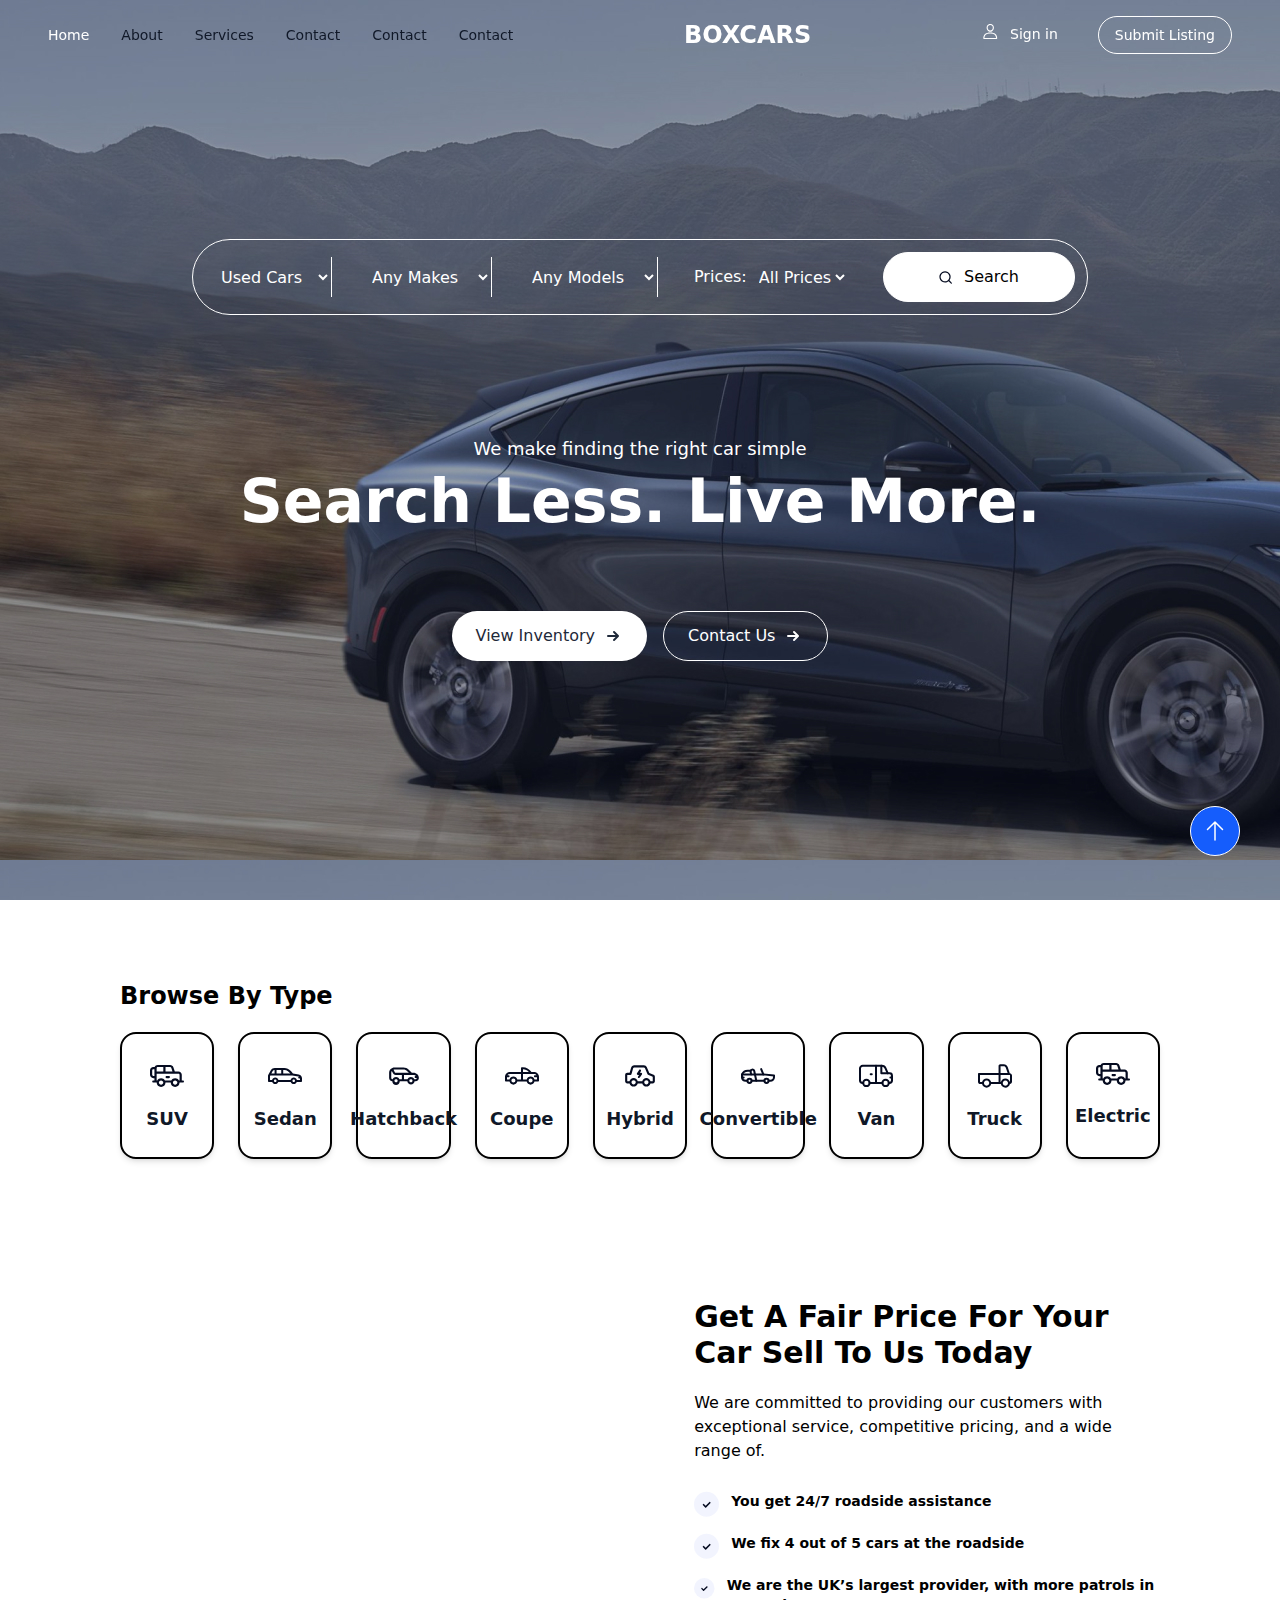
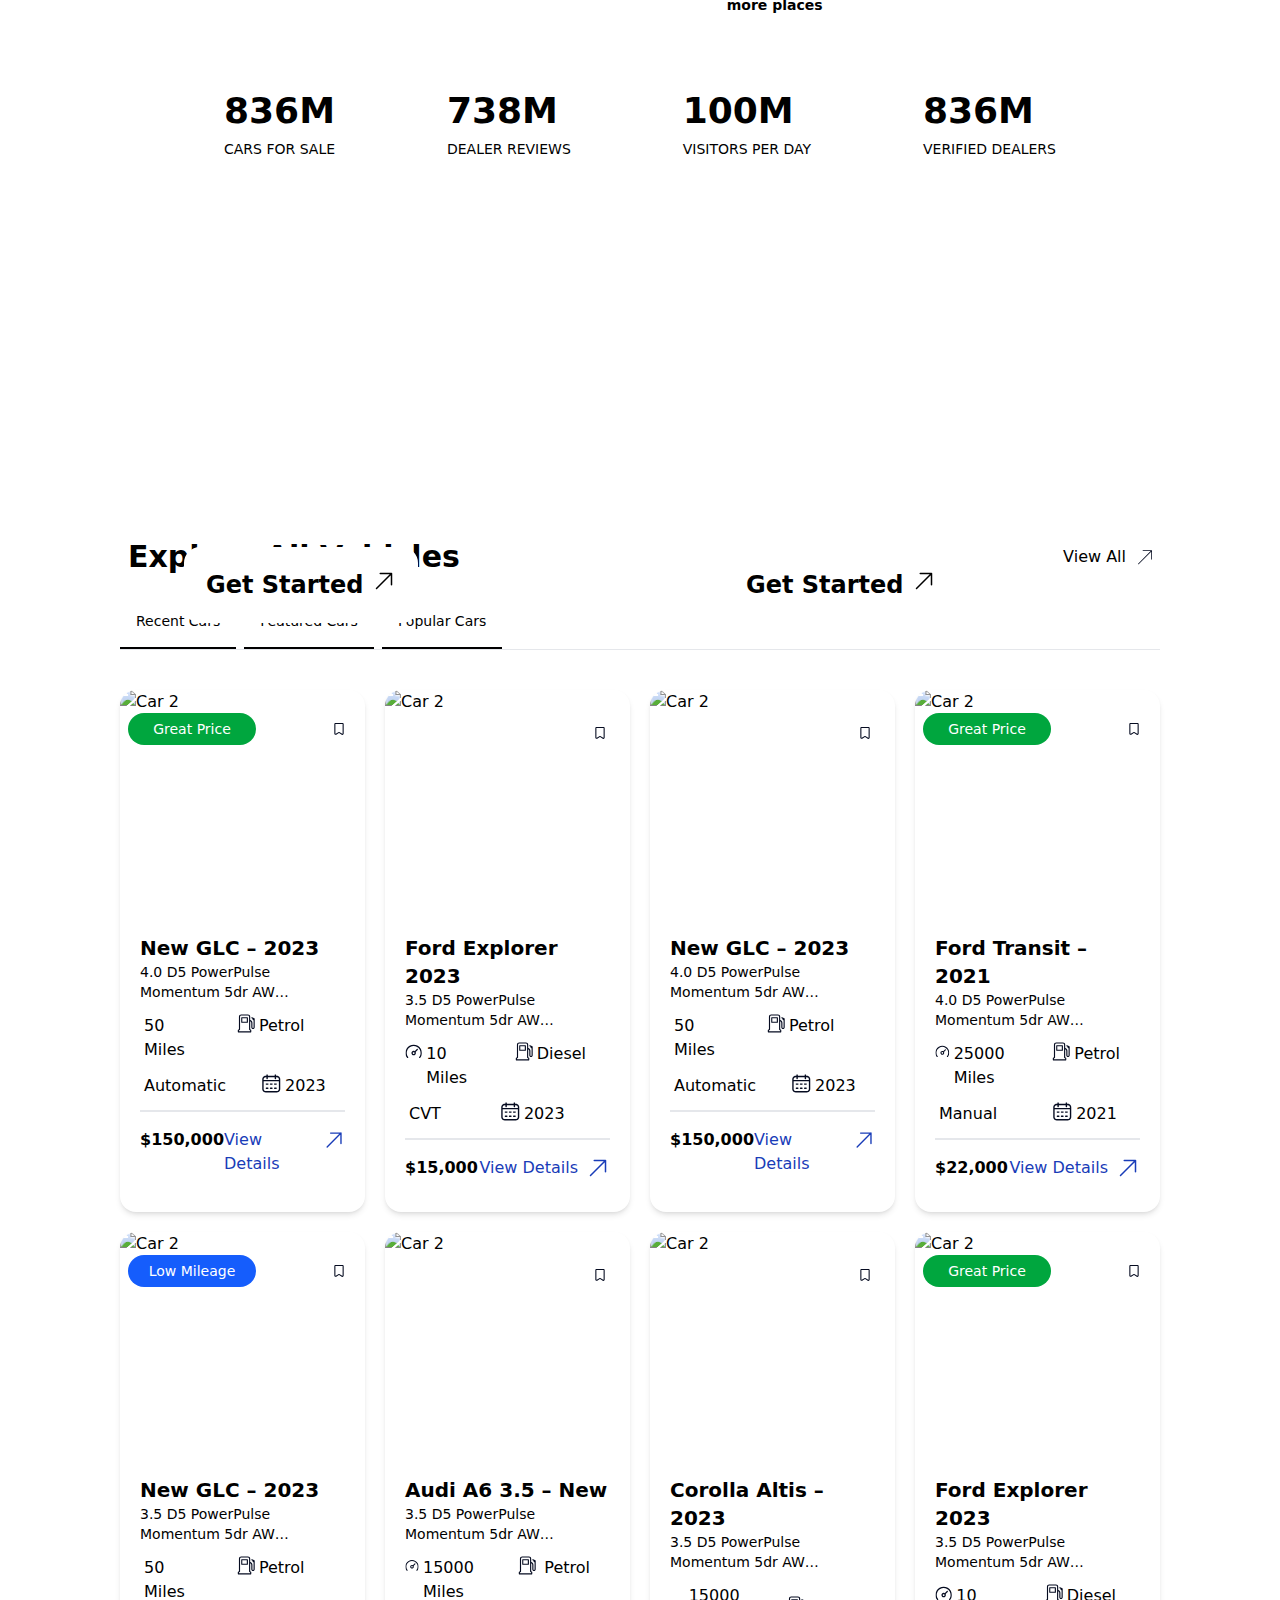
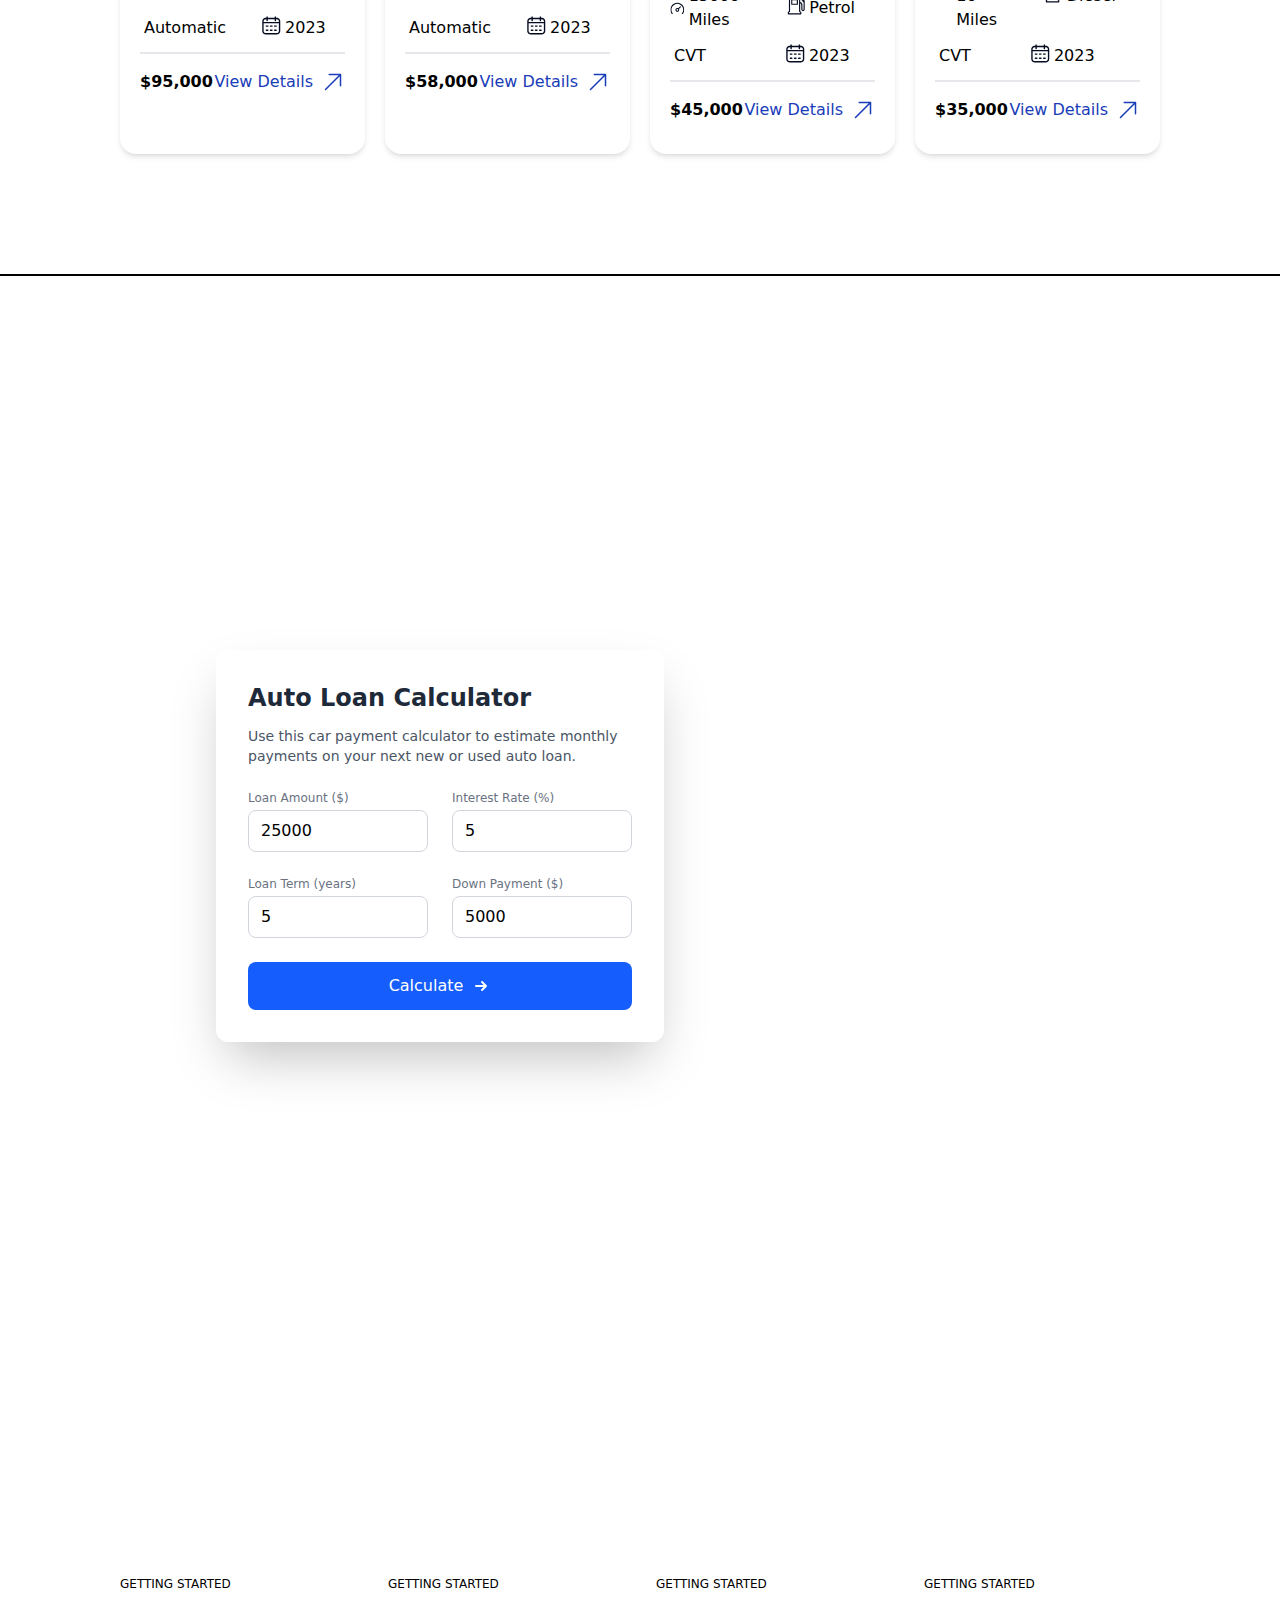
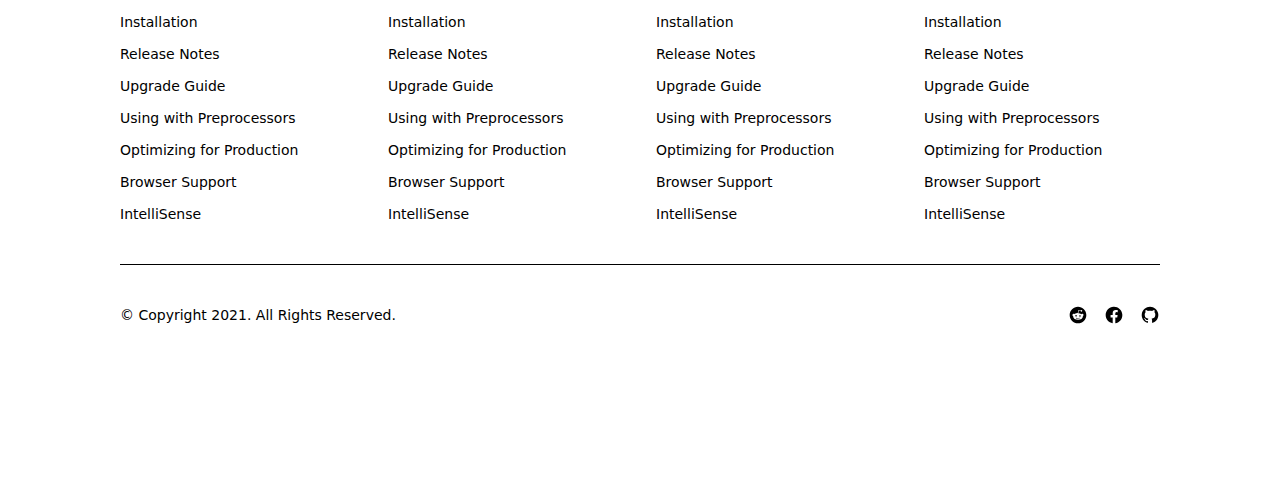
==== index2.html @ 2b68f611 "Pushing" ====
<!DOCTYPE html>
<html lang="en">

<head>
    <meta charset="UTF-8">
    <meta name="viewport" content="width=device-width, initial-scale=1.0">
    <link rel="stylesheet" href="https://cdnjs.cloudflare.com/ajax/libs/font-awesome/6.7.2/css/all.min.css">
    <link rel="stylesheet" href="./src/styles/output.css">
    <title>Document</title>
</head>

<body>

    <!-- -->

    <header>
        <section>
            <div class="relative w-full  bg-amber-300">
                <div class="absolute z-20">
                    <nav class="bg-transparent fixed w-full z-20 top-0 start-0 mx-auto">
                        <div class="w-[95%] flex flex-wrap items-center justify-between mx-auto p-4">


                            <div class="flex md:order-1 text-white font-bold text-2xl">
                                <a href="">BOXCARS</a>
                            </div>

                            <div class="items-center justify-between hidden w-full md:flex md:w-auto text-sm "
                                id="navbar-sticky">
                                <ul
                                    class="flex flex-col p-4 md:p-0 mt-4 font-medium   md:space-x-8 rtl:space-x-reverse md:flex-row md:mt-0 md:border-0">
                                    <li>
                                        <a href="#"
                                            class="block text-white  rounded-sm md:bg-transparent md:hover-text-blue-700 md:p-0  md:dark:hover:text-blue-500"
                                            aria-current="page">Home</a>
                                    </li>
                                    <li>
                                        <a href="#"
                                            class="block text-gray-900 rounded-sm hover:bg-gray-100 md:hover:bg-transparent md:hover:text-blue-700 md:p-0 md:dark:hover:text-blue-500 dark:text-white dark:hover:bg-gray-700 dark:hover:text-white md:dark:hover:bg-transparent dark:border-gray-700">About</a>
                                    </li>
                                    <li>
                                        <a href="#"
                                            class="block py-2 px-3 text-gray-900 rounded-sm hover:bg-gray-100 md:hover:bg-transparent md:hover:text-blue-700 md:p-0 md:dark:hover:text-blue-500 dark:text-white dark:hover:bg-gray-700 dark:hover:text-white md:dark:hover:bg-transparent dark:border-gray-700">Services</a>
                                    </li>
                                    <li>
                                        <a href="#"
                                            class="block py-2 px-3 text-gray-900 rounded-sm hover:bg-gray-100 md:hover:bg-transparent md:hover:text-blue-700 md:p-0 md:dark:hover:text-blue-500 dark:text-white dark:hover:bg-gray-700 dark:hover:text-white md:dark:hover:bg-transparent dark:border-gray-700">Contact</a>
                                    </li>
                                    <li>
                                        <a href="#"
                                            class="block py-2 px-3 text-gray-900 rounded-sm hover:bg-gray-100 md:hover:bg-transparent md:hover:text-blue-700 md:p-0 md:dark:hover:text-blue-500 dark:text-white dark:hover:bg-gray-700 dark:hover:text-white md:dark:hover:bg-transparent dark:border-gray-700">Contact</a>
                                    </li>
                                    <li>
                                        <a href="#"
                                            class="block py-2 px-3 text-gray-900 rounded-sm hover:bg-gray-100 md:hover:bg-transparent md:hover:text-blue-700 md:p-0 md:dark:hover:text-blue-500 dark:text-white dark:hover:bg-gray-700 dark:hover:text-white md:dark:hover:bg-transparent dark:border-gray-700">Contact</a>
                                    </li>
                                </ul>
                            </div>

                            <!-- Get started -->
                            <div class="flex  space-x-3 md:space-x-0 md:order-2 rtl:space-x-reverse gap-10">
                                <div class="flex gap-3 py-2 ">
                                    <svg width="16" height="15" viewBox="0 0 16 15" fill="none"
                                        xmlns="http://www.w3.org/2000/svg">
                                        <g clip-path="url(#clip0_402_1567)">
                                            <path
                                                d="M8.25 8.45C5.98333 8.45 4.25 8.96667 3.05 10C1.85 11.0333 1.25 12.5167 1.25 14.45C1.25 14.6167 1.30833 14.75 1.425 14.85C1.54167 14.95 1.66667 15 1.8 15H14.7C14.8333 15 14.9583 14.95 15.075 14.85C15.1917 14.75 15.25 14.6167 15.25 14.45C15.25 12.5167 14.65 11.0333 13.45 10C12.25 8.96667 10.5167 8.45 8.25 8.45ZM2.4 13.9C2.6 11 4.55 9.55 8.25 9.55C11.95 9.55 13.9 11 14.1 13.9H2.4ZM8.25 0C7.58333 0 6.96667 0.158333 6.4 0.474999C5.83333 0.791666 5.39167 1.23333 5.075 1.8C4.75833 2.36667 4.6 3 4.6 3.7C4.6 4.4 4.76667 5.05833 5.1 5.675C5.43333 6.29167 5.875 6.775 6.425 7.125C6.975 7.475 7.58333 7.65 8.25 7.65C8.91667 7.65 9.525 7.475 10.075 7.125C10.625 6.775 11.0667 6.29167 11.4 5.675C11.7333 5.05833 11.9 4.4 11.9 3.7C11.9 3 11.7417 2.36667 11.425 1.8C11.1083 1.23333 10.6667 0.791666 10.1 0.474999C9.53333 0.158333 8.91667 0 8.25 0ZM8.25 6.55C7.55 6.55 6.95 6.275 6.45 5.725C5.95 5.175 5.7 4.50833 5.7 3.725C5.7 2.94167 5.94167 2.30833 6.425 1.825C6.90833 1.34167 7.51667 1.1 8.25 1.1C8.98333 1.1 9.59167 1.35 10.075 1.85C10.5583 2.35 10.8 2.98333 10.8 3.75C10.8 4.51667 10.55 5.175 10.05 5.725C9.55 6.275 8.95 6.55 8.25 6.55Z"
                                                fill="white" />
                                        </g>
                                        <defs>
                                            <clipPath id="clip0_402_1567">
                                                <rect width="15" height="15" fill="white"
                                                    transform="matrix(1 0 0 -1 0.75 15)" />
                                            </clipPath>
                                        </defs>
                                    </svg>

                                    <a href="" class="text-sm text-white ">Sign in</a>
                                </div>
                                <button type="button"
                                    class="text-white rounded-3xl border border-white text-sm px-4 py-2 text-center">Submit
                                    Listing

                                </button>
                                <button data-collapse-toggle="navbar-sticky" type="button"
                                    class="inline-flex items-center p-2 w-10 h-10 justify-center text-sm text-gray-500 rounded-lg md:hidden hover:bg-gray-100 focus:outline-none focus:ring-2 focus:ring-gray-200 dark:text-gray-400 dark:hover:bg-gray-700 dark:focus:ring-gray-600"
                                    aria-controls="navbar-sticky" aria-expanded="false">
                                    <span class="sr-only">Open main menu</span>
                                    <svg class="w-5 h-5" aria-hidden="true" xmlns="http://www.w3.org/2000/svg"
                                        fill="none" viewBox="0 0 17 14">
                                        <path stroke="currentColor" stroke-linecap="round" stroke-linejoin="round"
                                            stroke-width="2" d="M1 1h15M1 7h15M1 13h15" />
                                    </svg>
                                </button>

                            </div>
                        </div>
                    </nav>



                </div>



            </div>

        </section>
    </header>

    <main>
        <div class=" w-full  bg-[url(../images/bg-car-2.jpg)]">
            <!-- <img class=" w-full h-full object-cover absolute top-0 left-0" src="./src/images/bg-car-2.jpg " alt=""> -->
            <div class="flex flex-col items-center justify-center min-h-[100vh] w-full">
                <div class="flex items-center  rounded-full p-3 w-full max-w-4xl border-1 border-white">
                    <div class="flex-1 flex gap-5">
                        <select class="bg-transparent border-r px-3 py-2 text-white focus:outline-none gap-5">
                            <option>Used Cars</option>

                        </select>
                        <select class="bg-transparent border-r px-4 py-2 text-white focus:outline-none gap-5">
                            <option>Any Makes</option>

                        </select>
                        <select class="bg-transparent border-r px-4 py-2 text-white focus:outline-none gap-5">
                            <option>Any Models</option>

                        </select>
                        <div class="flex items-center px-4 py-2 text-white">
                            <span>Prices:</span>
                            <select class=" ml-2 focus:outline-none">
                                <option>All Prices</option>

                            </select>
                        </div>
                    </div>

                    <button type="button"
                        class=" border border-white flex items-center justify-center w-48 py-3 bg-white rounded-full px-3 align-middle gap-3 cursor-pointer">
                        <svg width="13" height="13" viewBox="0 0 13 13" fill="none" xmlns="http://www.w3.org/2000/svg">
                            <path
                                d="M6.03989 0.2C5.00656 0.2 4.06489 0.45 3.21489 0.95C2.36489 1.45 1.68156 2.13333 1.16489 3C0.648226 3.86667 0.389893 4.80833 0.389893 5.825C0.389893 6.84167 0.648226 7.78333 1.16489 8.65C1.68156 9.51667 2.36489 10.2 3.21489 10.7C4.06489 11.2 5.00656 11.45 6.03989 11.45C6.67323 11.45 7.28989 11.3417 7.88989 11.125C8.48989 10.9083 9.03989 10.6167 9.53989 10.25L11.8899 12.55C11.9899 12.6833 12.1316 12.75 12.3149 12.75C12.4982 12.75 12.6482 12.6917 12.7649 12.575C12.8816 12.4583 12.9399 12.3083 12.9399 12.125C12.9399 11.9417 12.8732 11.8 12.7399 11.7L10.4399 9.35C10.8066 8.85 11.0982 8.3 11.3149 7.7C11.5316 7.1 11.6399 6.48333 11.6399 5.85C11.6399 4.81667 11.3899 3.86667 10.8899 3C10.3899 2.13333 9.70656 1.45 8.83989 0.95C7.97323 0.45 7.03989 0.2 6.03989 0.2ZM6.03989 1.45C6.83989 1.45 7.57323 1.65 8.23989 2.05C8.90656 2.45 9.43156 2.98333 9.81489 3.65C10.1982 4.31667 10.3899 5.04167 10.3899 5.825C10.3899 6.60833 10.1982 7.34167 9.81489 8.025C9.43156 8.70833 8.90656 9.24167 8.23989 9.625C7.57323 10.0083 6.83989 10.2 6.03989 10.2C5.23989 10.2 4.50656 10.0083 3.83989 9.625C3.17323 9.24167 2.63989 8.70833 2.23989 8.025C1.83989 7.34167 1.63989 6.60833 1.63989 5.825C1.63989 5.04167 1.83989 4.31667 2.23989 3.65C2.63989 2.98333 3.17323 2.45 3.83989 2.05C4.50656 1.65 5.23989 1.45 6.03989 1.45Z"
                                fill="#050B20" />
                        </svg>
                        Search
                    </button>



                </div>
                <h2 class="text-white text-lg mb-2 pt-30">We make finding the right car simple</h2>
                <h1 class="text-white text-6xl font-bold mb-10">Search Less. Live More.</h1>
                <div class="flex gap-4 mt-10">
                    <a href="#" class="flex items-center bg-white text-gray-800 px-6 py-3 rounded-full">
                        View Inventory
                        <svg xmlns="http://www.w3.org/2000/svg" class="h-5 w-5 ml-2" viewBox="0 0 20 20"
                            fill="currentColor">
                            <path fill-rule="evenodd"
                                d="M10.293 5.293a1 1 0 011.414 0l4 4a1 1 0 010 1.414l-4 4a1 1 0 01-1.414-1.414L12.586 11H5a1 1 0 110-2h7.586l-2.293-2.293a1 1 0 010-1.414z"
                                clip-rule="evenodd" />
                        </svg>
                    </a>
                    <a href="#" class="flex items-center border border-white text-white px-6 py-3 rounded-full">
                        Contact Us
                        <svg xmlns="http://www.w3.org/2000/svg" class="h-5 w-5 ml-2" viewBox="0 0 20 20"
                            fill="currentColor">
                            <path fill-rule="evenodd"
                                d="M10.293 5.293a1 1 0 011.414 0l4 4a1 1 0 010 1.414l-4 4a1 1 0 01-1.414-1.414L12.586 11H5a1 1 0 110-2h7.586l-2.293-2.293a1 1 0 010-1.414z"
                                clip-rule="evenodd" />
                        </svg>
                    </a>
                </div>
            </div>

        </div>

        <!-- icons -->
        <section class="px-10 py-10 w-full">
            <div class="px-20 py-10 gap-10">
                <h1 class="text-2xl mb-5 font-bold">Browse By Type</h1>
                <div class="grid grid-cols-2 sm:grid-cols-3 md:grid-cols-4 lg:grid-cols-6 xl:grid-cols-9 gap-6">

                    <!-- SUV -->
                    <div class="border-2 p-6 flex flex-col items-center gap-3 rounded-2xl shadow-md">
                        <svg width="34" height="35" viewBox="0 0 34 35" fill="none" xmlns="http://www.w3.org/2000/svg">
                            <mask id="mask0_402_1619" style="mask-type:luminance" maskUnits="userSpaceOnUse" x="0" y="0"
                                width="34" height="35">
                                <path d="M34 0.969971H0V34.97H34V0.969971Z" fill="white" />
                            </mask>
                            <g mask="url(#mask0_402_1619)">
                                <path
                                    d="M32.8913 22.4048H31.7826V16.8614C31.7826 15.0273 30.2905 13.5353 28.4565 13.5353H24.8209L23.3616 9.15727C22.908 7.79701 21.6399 6.88306 20.2061 6.88306C20.0334 6.88306 8.04731 6.88306 7.76083 6.88306C6.31543 6.88306 5.08313 7.81002 4.62546 9.10043H3.32609C1.49208 9.10043 0 10.5925 0 12.4265V16.8614C0 18.6954 1.49208 20.1874 3.32609 20.1874H4.43481V22.4048H3.32609C2.71382 22.4048 2.21737 22.9012 2.21737 23.5135C2.21737 24.1259 2.71376 24.6223 3.32609 24.6223C4.36442 24.6223 5.6104 24.6223 6.65218 24.6223C6.65218 27.0676 8.64164 29.0571 11.087 29.0571C13.5323 29.0571 15.5218 27.0676 15.5218 24.6223H20.6957C20.6957 27.0676 22.6852 29.0571 25.1305 29.0571C27.5759 29.0571 29.5653 27.0676 29.5653 24.6223C30.6074 24.6223 31.8538 24.6223 32.8914 24.6223C33.5037 24.6223 34.0001 24.1259 34.0001 23.5135C34.0001 22.9012 33.5036 22.4048 32.8913 22.4048ZM4.43481 17.97H3.32609C2.71475 17.97 2.21737 17.4726 2.21737 16.8613V12.4265C2.21737 11.8151 2.71475 11.3178 3.32609 11.3178H4.43481C4.43481 12.0242 4.43481 17.285 4.43481 17.97ZM15.5217 9.10043H17.3696H20.2061C20.6841 9.10043 21.1068 9.4051 21.2579 9.85845L22.4834 13.5352H15.5217V9.10043ZM6.65218 10.2091C6.65218 9.59774 7.14956 9.10036 7.7609 9.10036H13.3044V13.5352H6.65218V10.2091ZM11.087 26.8396C9.86432 26.8396 8.86962 25.8449 8.86962 24.6222C8.86962 23.3995 9.86432 22.4048 11.087 22.4048C12.3097 22.4048 13.3044 23.3995 13.3044 24.6222C13.3044 25.8449 12.3097 26.8396 11.087 26.8396ZM25.1304 26.8396C23.9078 26.8396 22.9131 25.8449 22.9131 24.6222C22.9131 23.3995 23.9078 22.4048 25.1304 22.4048C26.3531 22.4048 27.3478 23.3995 27.3478 24.6222C27.3478 25.8449 26.3531 26.8396 25.1304 26.8396ZM29.5652 22.4048H28.9686C28.2005 21.0806 26.7683 20.1874 25.1304 20.1874C23.4926 20.1874 22.0604 21.0806 21.2923 22.4048H14.9251C14.1571 21.0806 12.7248 20.1874 11.087 20.1874C9.44914 20.1874 8.01689 21.0806 7.24884 22.4048H6.65225V19.0787V15.7526C8.46022 15.7526 27.2694 15.7526 28.4566 15.7526C29.0679 15.7526 29.5653 16.25 29.5653 16.8614L29.5652 22.4048Z"
                                    fill="#050B20" />
                                <path
                                    d="M18.8481 17.97H16.6307C16.0184 17.97 15.522 18.4664 15.522 19.0787C15.522 19.691 16.0184 20.1874 16.6307 20.1874H18.8481C19.4603 20.1874 19.9568 19.6911 19.9568 19.0787C19.9568 18.4664 19.4604 17.97 18.8481 17.97Z"
                                    fill="#050B20" />
                            </g>
                        </svg>

                        <span class="text-lg font-semibold text-gray-900">SUV</span>
                    </div>

                    <!-- Sedan -->
                    <div class="border-2 p-6 flex flex-col items-center gap-3 rounded-2xl shadow-md">
                        <svg width="34" height="35" viewBox="0 0 34 35" fill="none" xmlns="http://www.w3.org/2000/svg">
                            <mask id="mask0_402_1629" style="mask-type:luminance" maskUnits="userSpaceOnUse" x="0" y="0"
                                width="34" height="35">
                                <path d="M34 0.969971H0V34.97H34V0.969971Z" fill="white" />
                            </mask>
                            <g mask="url(#mask0_402_1629)">
                                <path
                                    d="M30.759 16.5573L24.8898 15.5786C24.5466 15.0212 23.8644 14.0129 22.8725 13.0027C20.8927 10.9864 18.6133 9.92065 16.2806 9.92065H6.7225C5.16993 9.92065 3.73044 10.7601 2.96577 12.1114L0.331898 16.7662C0.327648 16.7737 0.324461 16.7815 0.32041 16.7891C0.116676 17.1537 0 17.5733 0 18.0199V22.9248C0 23.4749 0.445984 23.9208 0.99609 23.9208H4.18632C4.65455 25.146 5.848 26.0194 7.24339 26.0194C8.63879 26.0194 9.8322 25.146 10.3005 23.9208H22.672C23.1402 25.146 24.3336 26.0194 25.729 26.0194C27.1244 26.0194 28.3178 25.146 28.786 23.9208H33.0039C33.554 23.9208 34 23.4749 34 22.9248V20.2878C34 18.4192 32.6077 16.8182 30.759 16.5573ZM22.3976 15.4882H15.222V11.9129H16.2806C19.104 11.9129 21.2363 14.0002 22.3976 15.4882ZM8.57371 11.9129H13.2299V15.4882H8.57371V11.9129ZM4.69964 13.0925C5.08811 12.406 5.80012 11.9653 6.58152 11.9177V15.4882H3.34402L4.69964 13.0925ZM7.24339 24.0272C6.53929 24.0272 5.96647 23.464 5.96647 22.7716C5.96647 22.0793 6.53929 21.516 7.24339 21.516C7.9475 21.516 8.52032 22.0793 8.52032 22.7716C8.52032 23.464 7.9475 24.0272 7.24339 24.0272ZM25.729 24.0272C25.0248 24.0272 24.452 23.464 24.452 22.7716C24.452 22.0793 25.0249 21.516 25.729 21.516C26.4331 21.516 27.0059 22.0793 27.0059 22.7716C27.0059 23.464 26.4331 24.0272 25.729 24.0272ZM28.8857 21.9286C28.5111 20.5453 27.2381 19.5238 25.729 19.5238C24.2198 19.5238 22.9469 20.5453 22.5721 21.9286H10.4001C10.0255 20.5453 8.75254 19.5238 7.24339 19.5238C5.73425 19.5238 4.4613 20.5453 4.08657 21.9286H1.99219V18.0199C1.99219 17.7224 2.23417 17.4804 2.53167 17.4804H24.183L30.4445 18.5246C30.4541 18.5262 30.4637 18.5277 30.4734 18.529C30.6428 18.5522 30.804 18.5995 30.9541 18.6667C30.5374 18.7859 30.232 19.1688 30.232 19.6238C30.232 20.1739 30.678 20.6199 31.2281 20.6199H32.0078V21.9287L28.8857 21.9286Z"
                                    fill="#050B20" />
                            </g>
                        </svg>

                        <span class="text-lg font-semibold text-gray-900">Sedan</span>
                    </div>

                    <!-- Hatchback -->
                    <div class="border-2 p-6 flex flex-col items-center gap-3 rounded-2xl shadow-md">
                        <svg width="34" height="35" viewBox="0 0 34 35" fill="none" xmlns="http://www.w3.org/2000/svg">
                            <path
                                d="M26.5625 14.7824H25.3194C25.1795 14.7833 25.0409 14.7565 24.9115 14.7036C24.782 14.6507 24.6643 14.5728 24.565 14.4743L21.7387 11.6481C21.0418 10.9511 20.2132 10.3996 19.3012 10.0257C18.3891 9.65174 17.4119 9.46283 16.4263 9.46992H7.4375C6.02854 9.46992 4.67728 10.0296 3.681 11.0259C2.68471 12.0222 2.125 13.3735 2.125 14.7824V20.0949C2.125 20.9403 2.46083 21.7511 3.0586 22.3489C3.65637 22.9466 4.46712 23.2824 5.3125 23.2824C5.3125 24.2687 5.7043 25.2146 6.4017 25.912C7.0991 26.6094 8.04498 27.0012 9.03125 27.0012C10.0175 27.0012 10.9634 26.6094 11.6608 25.912C12.3582 25.2146 12.75 24.2687 12.75 23.2824H20.2938C20.4112 24.1714 20.8478 24.9874 21.5221 25.5785C22.1965 26.1696 23.0626 26.4955 23.9594 26.4955C24.8561 26.4955 25.7223 26.1696 26.3966 25.5785C27.071 24.9874 27.5075 24.1714 27.625 23.2824H28.6875C29.5329 23.2824 30.3436 22.9466 30.9414 22.3489C31.5392 21.7511 31.875 20.9403 31.875 20.0949C31.875 18.686 31.3153 17.3347 30.319 16.3384C29.3227 15.3422 27.9715 14.7824 26.5625 14.7824ZM16.4794 11.5949C17.1775 11.5937 17.869 11.7301 18.5144 11.9962C19.1598 12.2624 19.7464 12.6532 20.2406 13.1462L21.8769 14.7824H8.755C8.55699 14.7838 8.36253 14.7298 8.19357 14.6266C8.0246 14.5233 7.88785 14.3749 7.79875 14.1981L6.56625 11.7331C6.84804 11.6434 7.14178 11.5968 7.4375 11.5949H16.4794ZM4.25 20.0949V14.7824C4.25058 14.1372 4.44694 13.5074 4.81313 12.9762L5.87563 15.1012C6.13626 15.6433 6.54495 16.1005 7.05446 16.4201C7.56398 16.7398 8.15353 16.9087 8.755 16.9074H14.875V21.1574H12.3781C12.0797 20.5219 11.6064 19.9844 11.0137 19.608C10.421 19.2315 9.7334 19.0316 9.03125 19.0316C8.3291 19.0316 7.64146 19.2315 7.04876 19.608C6.45607 19.9844 5.98282 20.5219 5.68437 21.1574H5.3125C5.03071 21.1574 4.76046 21.0455 4.5612 20.8463C4.36194 20.647 4.25 20.3767 4.25 20.0949ZM9.03125 24.3449C8.71604 24.3449 8.4079 24.2515 8.14581 24.0764C7.88372 23.9012 7.67944 23.6523 7.55882 23.3611C7.43819 23.0699 7.40663 22.7494 7.46812 22.4403C7.52962 22.1311 7.68141 21.8471 7.9043 21.6242C8.12719 21.4014 8.41117 21.2496 8.72032 21.1881C9.02948 21.1266 9.34993 21.1581 9.64115 21.2788C9.93237 21.3994 10.1813 21.6037 10.3564 21.8658C10.5315 22.1278 10.625 22.436 10.625 22.7512C10.625 23.1739 10.4571 23.5793 10.1582 23.8781C9.85932 24.177 9.45394 24.3449 9.03125 24.3449ZM23.9062 24.3449C23.591 24.3449 23.2829 24.2515 23.0208 24.0764C22.7587 23.9012 22.5544 23.6523 22.4338 23.3611C22.3132 23.0699 22.2816 22.7494 22.3431 22.4403C22.4046 22.1311 22.5564 21.8471 22.7793 21.6242C23.0022 21.4014 23.2862 21.2496 23.5953 21.1881C23.9045 21.1266 24.2249 21.1581 24.5162 21.2788C24.8074 21.3994 25.0563 21.6037 25.2314 21.8658C25.4065 22.1278 25.5 22.436 25.5 22.7512C25.5 23.1739 25.3321 23.5793 25.0332 23.8781C24.7343 24.177 24.3289 24.3449 23.9062 24.3449ZM28.6875 21.1574H27.2531C26.9547 20.5219 26.4814 19.9844 25.8887 19.608C25.296 19.2315 24.6084 19.0316 23.9062 19.0316C23.2041 19.0316 22.5165 19.2315 21.9238 19.608C21.3311 19.9844 20.8578 20.5219 20.5594 21.1574H17V16.9074H26.5625C27.0081 16.9098 27.4482 17.0056 27.8545 17.1886C28.2608 17.3717 28.6242 17.6378 28.9212 17.9699H28.6875C28.4057 17.9699 28.1355 18.0819 27.9362 18.2811C27.7369 18.4804 27.625 18.7507 27.625 19.0324C27.625 19.3142 27.7369 19.5845 27.9362 19.7838C28.1355 19.983 28.4057 20.0949 28.6875 20.0949H29.75C29.75 20.3767 29.6381 20.647 29.4388 20.8463C29.2395 21.0455 28.9693 21.1574 28.6875 21.1574Z"
                                fill="#050B20" />
                        </svg>

                        <span class="text-lg font-semibold text-gray-900">Hatchback</span>
                    </div>

                    <!-- Coupe -->
                    <div class="border-2 p-6 flex flex-col items-center gap-3 rounded-2xl shadow-md">
                        <svg width="34" height="35" viewBox="0 0 34 35" fill="none" xmlns="http://www.w3.org/2000/svg">
                            <mask id="mask0_402_1641" style="mask-type:luminance" maskUnits="userSpaceOnUse" x="0" y="0"
                                width="34" height="35">
                                <path d="M34 0.969971H0V34.97H34V0.969971Z" fill="white" />
                            </mask>
                            <g mask="url(#mask0_402_1641)">
                                <path
                                    d="M29.1539 13.9291H26.4432C25.5374 12.5991 24.3322 11.4873 22.9281 10.6943C21.3558 9.80641 19.5704 9.33716 17.765 9.33716H17C16.4451 9.33716 15.9953 9.78696 15.9953 10.3418V13.9291H4.8461C2.39815 13.9291 0.369644 15.754 0.046173 18.1145C0.042542 18.1373 0.039429 18.1601 0.037354 18.1835C0.013748 18.3778 0 18.5749 0 18.7754V22.6169C0 23.1717 0.449799 23.6215 1.00465 23.6215H4.51978C4.96672 25.3481 6.5379 26.6267 8.40221 26.6267C10.2665 26.6267 11.8377 25.3481 12.2846 23.6215H21.7154C22.1626 25.3481 23.7335 26.6267 25.5978 26.6267C27.4621 26.6267 29.033 25.3481 29.4802 23.6215H32.9953C33.5502 23.6215 34 23.1717 34 22.6169V18.7754C34 16.1031 31.826 13.9291 29.1539 13.9291ZM18.0047 11.3501C20.2251 11.4137 22.3312 12.3607 23.8588 13.9291H18.0047V11.3501ZM2.00931 19.274H3.56104C4.11589 19.274 4.56569 18.8242 4.56569 18.2693C4.56569 17.7145 4.11589 17.2647 3.56104 17.2647H2.44691C2.94989 16.4686 3.83704 15.9386 4.8461 15.9386H15.9953V21.6122H12.2846C11.8374 19.8857 10.2665 18.6068 8.40221 18.6068C6.5379 18.6068 4.96698 19.8857 4.51978 21.6122H2.00931V19.274ZM10.4027 22.6169C10.4027 23.7201 9.5054 24.6174 8.40221 24.6174C7.29898 24.6174 6.40172 23.7201 6.40172 22.6169C6.40172 21.5137 7.29898 20.6164 8.40221 20.6164C9.5054 20.6164 10.4027 21.5137 10.4027 22.6169ZM27.5983 22.6169C27.5983 23.7201 26.701 24.6174 25.5978 24.6174C24.4946 24.6174 23.5973 23.7201 23.5973 22.6169C23.5973 21.5137 24.4946 20.6164 25.5978 20.6164C26.701 20.6164 27.5983 21.5137 27.5983 22.6169ZM29.4802 21.6122C29.0333 19.8857 27.4621 18.6068 25.5978 18.6068C23.7335 18.6068 22.1623 19.8857 21.7154 21.6122H18.0047V15.9386H29.1539C30.1451 15.9386 31.019 16.4502 31.5264 17.2227H29.9715C29.4167 17.2227 28.9669 17.6725 28.9669 18.2273C28.9669 18.7822 29.4167 19.2322 29.9715 19.2322H31.9907V21.6122H29.4802Z"
                                    fill="#050B20" />
                            </g>
                        </svg>

                        <span class="text-lg font-semibold text-gray-900">Coupe</span>
                    </div>

                    <!-- Hybrid -->
                    <div class="border-2 p-6 flex flex-col items-center gap-3 rounded-2xl shadow-md">
                        <svg width="34" height="35" viewBox="0 0 34 35" fill="none" xmlns="http://www.w3.org/2000/svg">
                            <path
                                d="M30.5394 16.7163L26.3033 15.0226L23.8414 9.27766C23.3378 8.10359 22.1882 7.34497 20.9111 7.34497H11.1658C9.75056 7.34497 8.48938 8.29591 8.1005 9.65697L6.63637 14.7825H4.25C3.07806 14.7825 2.125 15.7356 2.125 16.9075V23.2825C2.125 24.4544 3.07806 25.4075 4.25 25.4075H6.52588C7.00081 27.235 8.65088 28.595 10.625 28.595C12.5991 28.595 14.2492 27.235 14.7241 25.4075H19.2759C19.7508 27.235 21.4009 28.595 23.375 28.595C25.3491 28.595 26.9992 27.235 27.4741 25.4075H29.75C30.9219 25.4075 31.875 24.4544 31.875 23.2825V18.6893C31.875 17.8149 31.3512 17.0403 30.5394 16.7163ZM10.625 26.47C9.45306 26.47 8.5 25.5169 8.5 24.345C8.5 23.1731 9.45306 22.22 10.625 22.22C11.7969 22.22 12.75 23.1731 12.75 24.345C12.75 25.5169 11.7969 26.47 10.625 26.47ZM23.375 26.47C22.2031 26.47 21.25 25.5169 21.25 24.345C21.25 23.1731 22.2031 22.22 23.375 22.22C24.5469 22.22 25.5 23.1731 25.5 24.345C25.5 25.5169 24.5469 26.47 23.375 26.47ZM29.75 23.2825H27.4741C26.9992 21.455 25.3491 20.095 23.375 20.095C21.4009 20.095 19.7508 21.455 19.2759 23.2825H14.7241C14.2492 21.455 12.5991 20.095 10.625 20.095C8.65088 20.095 7.00081 21.455 6.52588 23.2825H4.25V16.9075H7.4375C7.91138 16.9075 8.32894 16.593 8.45856 16.1372L10.1426 10.2413C10.2733 9.78659 10.693 9.46997 11.1658 9.46997H20.9111C21.3361 9.46997 21.7196 9.72284 21.8875 10.1138L24.5225 16.2636C24.633 16.5229 24.8423 16.7269 25.1037 16.8321L29.75 18.6893V23.2825Z"
                                fill="#050B20" />
                            <path
                                d="M15.3481 19.9165C14.8604 19.5914 14.7287 18.9316 15.0538 18.4428L16.077 16.9075H14.8753C14.4833 16.9075 14.1231 16.6918 13.9382 16.3465C13.7533 16.0012 13.7735 15.5815 13.9913 15.2564L16.1163 12.0689C16.4414 11.5802 17.1013 11.4484 17.59 11.7746C18.0777 12.0997 18.2094 12.7595 17.8843 13.2483L16.8611 14.7825H18.0628C18.4549 14.7825 18.8151 14.9982 18.9999 15.3435C19.1848 15.6888 19.1646 16.1085 18.9468 16.4337L16.8218 19.6212C16.4956 20.111 15.8348 20.2417 15.3481 19.9165Z"
                                fill="#050B20" />
                        </svg>

                        <span class="text-lg font-semibold text-gray-900">Hybrid</span>
                    </div>

                    <!-- Convertible -->
                    <div class="border-2 p-6 flex flex-col items-center gap-3 rounded-2xl shadow-md">
                        <svg width="34" height="35" viewBox="0 0 34 35" fill="none" xmlns="http://www.w3.org/2000/svg">
                            <mask id="mask0_402_1654" style="mask-type:luminance" maskUnits="userSpaceOnUse" x="0" y="0"
                                width="34" height="35">
                                <path d="M34 0.969971H0V34.97H34V0.969971Z" fill="white" />
                            </mask>
                            <g mask="url(#mask0_402_1654)">
                                <mask id="mask1_402_1654" style="mask-type:luminance" maskUnits="userSpaceOnUse" x="0"
                                    y="0" width="34" height="35">
                                    <path d="M0 0.969971H34V34.97H0V0.969971Z" fill="white" />
                                </mask>
                                <g mask="url(#mask1_402_1654)">
                                    <path
                                        d="M6.375 22.7512H4.68031C2.8143 22.7512 1.27168 21.3634 1.02996 19.5638C1.00738 19.4011 0.996094 19.2357 0.996094 19.067V16.3762H10.1442H13.9453H22.3125L33.0039 17.4388V19.067C33.0039 21.1024 31.3517 22.7512 29.3197 22.7512H27.625"
                                        stroke="#050B20" stroke-width="2" stroke-miterlimit="10" stroke-linecap="round"
                                        stroke-linejoin="round" />
                                    <path d="M23.375 22.7512H15.2914H10.625" stroke="#050B20" stroke-width="2"
                                        stroke-miterlimit="10" stroke-linecap="round" stroke-linejoin="round" />
                                    <path
                                        d="M10.625 22.7512C10.625 23.9247 9.6736 24.8761 8.5 24.8761C7.3264 24.8761 6.375 23.9247 6.375 22.7512C6.375 21.5776 7.3264 20.6262 8.5 20.6262C9.6736 20.6262 10.625 21.5776 10.625 22.7512Z"
                                        stroke="#050B20" stroke-width="2" stroke-miterlimit="10" stroke-linecap="round"
                                        stroke-linejoin="round" />
                                    <path
                                        d="M27.625 22.7512C27.625 23.9247 26.6736 24.8761 25.5 24.8761C24.3264 24.8761 23.375 23.9247 23.375 22.7512C23.375 21.5776 24.3264 20.6262 25.5 20.6262C26.6736 20.6262 27.625 21.5776 27.625 22.7512Z"
                                        stroke="#050B20" stroke-width="2" stroke-miterlimit="10" stroke-linecap="round"
                                        stroke-linejoin="round" />
                                    <path d="M2.65656 19.5637H1.03027" stroke="#050B20" stroke-width="2"
                                        stroke-miterlimit="10" stroke-linecap="round" stroke-linejoin="round" />
                                    <path
                                        d="M10.144 16.3761L9.60341 13.8135C9.39026 12.8088 10.0311 11.8213 11.0358 11.6082C12.0405 11.3944 13.028 12.0358 13.2411 13.0399C14.1289 17.2434 13.6724 15.0812 15.2911 22.7511"
                                        stroke="#050B20" stroke-width="2" stroke-miterlimit="10" stroke-linecap="round"
                                        stroke-linejoin="round" />
                                    <path d="M22.3125 16.3761L20.1875 11.0637" stroke="#050B20" stroke-width="2"
                                        stroke-miterlimit="10" stroke-linecap="round" stroke-linejoin="round" />
                                    <path d="M0.996094 16.3762C2.00593 14.1143 4.25153 12.6575 6.72875 12.6575H9.7292"
                                        stroke="#050B20" stroke-width="2" stroke-miterlimit="10" stroke-linecap="round"
                                        stroke-linejoin="round" />
                                </g>
                            </g>
                        </svg>

                        <span class="text-lg font-semibold text-gray-900">Convertible</span>
                    </div>

                    <!-- Van -->
                    <div class="border-2 p-6 flex flex-col items-center gap-3 rounded-2xl shadow-md">
                        <svg width="34" height="35" viewBox="0 0 34 35" fill="none" xmlns="http://www.w3.org/2000/svg">
                            <mask id="mask0_402_1673" style="mask-type:luminance" maskUnits="userSpaceOnUse" x="0" y="0"
                                width="34" height="35">
                                <path d="M0 0.969971H34V34.97H0V0.969971Z" fill="white" />
                            </mask>
                            <g mask="url(#mask0_402_1673)">
                                <path
                                    d="M29.8033 24.9051H30.3366C31.8036 24.9051 33.0039 23.7047 33.0039 22.2377V17.97C33.0039 16.503 32.0437 15.3027 30.87 15.3027H28.7362L26.5861 10.2858C26.0083 8.9373 24.3351 7.83423 22.8681 7.83423H3.66343C2.19639 7.83423 0.996094 9.03446 0.996094 10.5014V22.2377C0.996094 23.7047 2.19639 24.9051 3.66343 24.9051H4.19707"
                                    stroke="#050B20" stroke-width="2" stroke-miterlimit="10" stroke-linecap="round"
                                    stroke-linejoin="round" />
                                <path
                                    d="M10.5988 24.9049C10.5988 26.6726 9.16571 28.1056 7.39805 28.1056C5.63031 28.1056 4.19727 26.6726 4.19727 24.9049C4.19727 23.1371 5.63031 21.7041 7.39805 21.7041C9.16571 21.7041 10.5988 23.1371 10.5988 24.9049Z"
                                    stroke="#050B20" stroke-width="2" stroke-miterlimit="10" stroke-linecap="round"
                                    stroke-linejoin="round" />
                                <path
                                    d="M29.8027 24.9049C29.8027 26.6726 28.3696 28.1056 26.6021 28.1056C24.8346 28.1056 23.4014 26.6726 23.4014 24.9049C23.4014 23.1371 24.8346 21.7041 26.6021 21.7041C28.3696 21.7041 29.8027 23.1371 29.8027 24.9049Z"
                                    stroke="#050B20" stroke-width="2" stroke-miterlimit="10" stroke-linecap="round"
                                    stroke-linejoin="round" />
                                <path d="M10.5986 24.905H23.4018" stroke="#050B20" stroke-width="2"
                                    stroke-miterlimit="10" stroke-linecap="round" stroke-linejoin="round" />
                                <path d="M17 24.9051V7.83423" stroke="#050B20" stroke-width="2" stroke-miterlimit="10"
                                    stroke-linecap="round" stroke-linejoin="round" />
                                <path d="M28.7365 15.3028H22.335V7.83423" stroke="#050B20" stroke-width="2"
                                    stroke-miterlimit="10" stroke-linecap="round" stroke-linejoin="round" />
                                <path d="M12.7329 16.3696H11.666" stroke="#050B20" stroke-width="2"
                                    stroke-miterlimit="10" stroke-linecap="round" stroke-linejoin="round" />
                                <path d="M33.0037 19.5703H31.4033" stroke="#050B20" stroke-width="2"
                                    stroke-miterlimit="10" stroke-linecap="round" stroke-linejoin="round" />
                            </g>
                        </svg>

                        <span class="text-lg font-semibold text-gray-900">Van</span>
                    </div>

                    <!-- Truck -->
                    <div class="border-2 p-6 flex flex-col items-center gap-3 rounded-2xl shadow-md">
                        <svg width="36" height="35" viewBox="0 0 36 35" fill="none" xmlns="http://www.w3.org/2000/svg">
                            <mask id="mask0_402_1687" style="mask-type:luminance" maskUnits="userSpaceOnUse" x="1" y="0"
                                width="34" height="35">
                                <path d="M35 0.969971H1V34.97H35V0.969971Z" fill="white" />
                            </mask>
                            <g mask="url(#mask0_402_1687)">
                                <path
                                    d="M32.7415 15.1259L30.7088 9.08817C30.1364 7.38884 28.5473 6.24731 26.7543 6.24731H23.2242C22.3084 6.24731 21.564 6.99239 21.564 7.90747V15.1245H1.99609C1.44625 15.1245 1 15.5708 1 16.1206V23.7241C1 25.0058 2.04258 26.0484 3.32422 26.0484H5.0727C5.52957 28.1302 7.38895 29.6927 9.60559 29.6927C11.8222 29.6927 13.6809 28.1302 14.1378 26.0484H23.8491C24.3059 28.1302 26.1646 29.6927 28.3813 29.6927C30.6026 29.6927 32.4646 28.1236 32.9168 26.0357C34.0856 25.9149 35 24.9241 35 23.7241V17.4487C35 16.189 33.9926 15.1604 32.7415 15.1259ZM26.7543 8.2395C27.6913 8.2395 28.5221 8.83583 28.8202 9.72368L30.6391 15.1245L23.5562 15.1246V8.2395H26.7543ZM2.99219 23.7241V17.1167H21.564V24.0562H14.1378C13.6809 21.975 11.8222 20.4125 9.60559 20.4125C7.38895 20.4125 5.52957 21.975 5.0727 24.0562H3.32422C3.14094 24.0562 2.99219 23.9074 2.99219 23.7241ZM9.60559 27.7005C7.72848 27.7005 6.44445 25.7891 7.15188 24.0562C7.54633 23.0886 8.49727 22.4046 9.60559 22.4046C10.7139 22.4046 11.6642 23.0886 12.0586 24.0562C12.7642 25.7847 11.4869 27.7005 9.60559 27.7005ZM23.5562 17.1168C24.3715 17.1168 31.6649 17.1167 32.6758 17.1167C32.8591 17.1167 33.0078 17.2655 33.0078 17.4487C32.964 23.9121 33.1103 23.7861 32.8949 23.9725C32.4068 21.9332 30.568 20.4125 28.3813 20.4125C26.1646 20.4125 24.3059 21.975 23.8491 24.0562H23.5562V17.1168ZM25.9282 26.0484C25.2208 24.3152 26.5055 22.4046 28.3813 22.4046C30.2492 22.4046 31.5465 24.3053 30.835 26.0484C29.9394 28.2467 26.8241 28.2474 25.9282 26.0484Z"
                                    fill="#050B20" />
                            </g>
                        </svg>

                        <span class="text-lg font-semibold text-gray-900">Truck</span>
                    </div>

                    <!-- Electric -->
                    <div class="border-2 p-6 flex flex-col items-center gap-3 rounded-2xl shadow-md">
                        <svg width="34" height="32" viewBox="0 0 34 24" fill="none" xmlns="http://www.w3.org/2000/svg">
                            <path
                                d="M32.8913 16.4048H31.7826V10.8614C31.7826 9.02727 30.2905 7.53527 28.4565 7.53527H24.8209L23.3616 3.15727C22.908 1.79701 21.6399 0.883057 20.2061 0.883057C20.0334 0.883057 8.04731 0.883057 7.76083 0.883057C6.31543 0.883057 5.08313 1.81002 4.62546 3.10043H3.32609C1.49208 3.10043 0 4.59251 0 6.42647V10.8614C0 12.6954 1.49208 14.1874 3.32609 14.1874H4.43481V16.4048H3.32609C2.71382 16.4048 2.21737 16.9012 2.21737 17.5135C2.21737 18.1259 2.71376 18.6223 3.32609 18.6223C4.36442 18.6223 5.6104 18.6223 6.65218 18.6223C6.65218 21.0676 8.64164 23.0571 11.087 23.0571C13.5323 23.0571 15.5218 21.0676 15.5218 18.6223H20.6957C20.6957 21.0676 22.6852 23.0571 25.1305 23.0571C27.5759 23.0571 29.5653 21.0676 29.5653 18.6223C30.6074 18.6223 31.8538 18.6223 32.8914 18.6223C33.5037 18.6223 34.0001 18.1259 34.0001 17.5135C34.0001 16.9012 33.5036 16.4048 32.8913 16.4048ZM4.43481 11.97H3.32609C2.71475 11.97 2.21737 11.4726 2.21737 10.8613V6.42647C2.21737 5.81507 2.71475 5.31777 3.32609 5.31777H4.43481C4.43481 6.02417 4.43481 11.285 4.43481 11.97ZM15.5217 3.10043H17.3696H20.2061C20.6841 3.10043 21.1068 3.4051 21.2579 3.85845L22.4834 7.53517H15.5217V3.10043ZM6.65218 4.20908C6.65218 3.59774 7.14956 3.10036 7.7609 3.10036H13.3044V7.53517H6.65218V4.20908ZM11.087 20.8396C9.86432 20.8396 8.86962 19.8449 8.86962 18.6222C8.86962 17.3995 9.86432 16.4048 11.087 16.4048C12.3097 16.4048 13.3044 17.3995 13.3044 18.6222C13.3044 19.8449 12.3097 20.8396 11.087 20.8396ZM25.1304 20.8396C23.9078 20.8396 22.9131 19.8449 22.9131 18.6222C22.9131 17.3995 23.9078 16.4048 25.1304 16.4048C26.3531 16.4048 27.3478 17.3995 27.3478 18.6222C27.3478 19.8449 26.3531 20.8396 25.1304 20.8396ZM29.5652 16.4048H28.9686C28.2005 15.0806 26.7683 14.1874 25.1304 14.1874C23.4926 14.1874 22.0604 15.0806 21.2923 16.4048H14.9251C14.1571 15.0806 12.7248 14.1874 11.087 14.1874C9.44914 14.1874 8.01689 15.0806 7.24884 16.4048H6.65225V13.0787V9.75257C8.46022 9.75257 27.2694 9.75257 28.4566 9.75257C29.0679 9.75257 29.5653 10.25 29.5653 10.8614L29.5652 16.4048Z"
                                fill="#050B20" />
                            <path
                                d="M18.8481 11.97H16.6307C16.0184 11.97 15.522 12.4664 15.522 13.0787C15.522 13.691 16.0184 14.1874 16.6307 14.1874H18.8481C19.4603 14.1874 19.9568 13.6911 19.9568 13.0787C19.9568 12.4664 19.4604 11.97 18.8481 11.97Z"
                                fill="#050B20" />
                        </svg>

                        <span class="text-lg font-semibold text-gray-900">Electric</span>
                    </div>

                </div>
            </div>
        </section>

        <!-- blog image -->
        <section>
            <div class="flex w-full px-30 py-15 gap-10">
                <div class="flex flex-row  gap-10 w-full object-center object-cover">
                    <div class="flex flex-col items-end">
                        <!-- image 01 -->
                        <div class="w-full object-center object-cover">
                            <img src="https://s3-alpha-sig.figma.com/img/8831/3027/c370bc05395e888ddcbd72141717f2ac?Expires=1740355200&Key-Pair-Id=APKAQ4GOSFWCW27IBOMQ&Signature=euHK7TTjZdFlL0xwmglRmlM6b87TvC-PJ6WFyqUgfuGchytXwafh71ojUqWNGkfcmP9hTN2UvptIMZlLavEzXZMsipd1P4yR7sOk7E~vS0Sa7jaInp2-bKFLLBx4~aVF9u7GsUVRHx4bfpaSU2c5gRDHsU4Hv3yzyrDvKOW7Y9Wor7Mwzt-m2~4JXrPq5~CzKYQsBbf~MIR2EC8qM1EaJpnnvlGNmLseDMlAQSEHyjiP14yj~98xxYcX9K5E6aBjmjljRayjlM1ExgqCGArogDknlR44-v6isrQ0ryZ9JNqe7KSfZFfOHnPIxTUzFqWmbd4Q4go5ET5wAwo8Uluigg__"
                                alt="">
                        </div>
                        <!-- image 02 -->
                        <div class="mt-10">
                            <img src="https://s3-alpha-sig.figma.com/img/8afd/5a25/3d66240efb266421a668172fac1fa5ec?Expires=1740355200&Key-Pair-Id=APKAQ4GOSFWCW27IBOMQ&Signature=olpoU0mCa7qiJ8d9ulLxCz023Ukoj5E16UXNZyve4HTq2gW0f2kt4RprYd2Wdv~Mu0jLywnCZMAKCEiBwzuHFE~l9FNVSNB9C1Yp3DN1CHTqtv2TccJ-ggTGA77trAln~luWsAhWfAH~AQjDBZQLGHwRXDoUsZJgeGLTEgq2DdU0qe1NsRrKgFlfLWNS1aix22jjsWroOZPKRPEAHd8q8jx0pWcjuPhQuuqoddph4FgQlq8NjkT4YGiIRHi3D54aoTfzUqANkU8he9HuINi45riszLtF2s-6Tq3wVEJMD0xhu6hALuAiA38xtm-Qum6evU~~JKEoaUgtvAICPY8HoQ__"
                                alt="">
                        </div>
                    </div>
                    <!-- image 03 -->
                    <div class="flex">
                        <div class="self-end">
                            <img src="https://s3-alpha-sig.figma.com/img/b442/3112/b09c9a7da96eb3b9bb6c08a3ee44ab26?Expires=1740355200&Key-Pair-Id=APKAQ4GOSFWCW27IBOMQ&Signature=A4TSoT4ytZrY~VU3T9ZRPhWmFgVXqJkD~ZLYeakVKSUKX~3XTeaL4jScmH-x7v63QCi3JnbZNhdsrjvNZRY8HqDbjeXRfNko-X83tpWszEiHcMfoHxQsJa4VD5ry5YIuFLQ3Cz5F2qvIYTCW85n7h4l~chpoIy9Wyocha8zdLUSHfRtEubyOZt4j2raL3zIPPFWZsortm480TnTAbyzGHcICswymHDiQ1BUJ4q0njnds9EkN5s66aHfb2OPG0zpfQ959XuGP9AUqylKoNYzVO8gWljTdgk-j5puCJUffu3mVnA4hlsSKba-GhkEPjyZn9noaFRUqIaEt50N9ddVEDw__"
                                alt="">
                        </div>
                    </div>
                </div>
                <div>
                    <h1 class="text-3xl font-semibold">Get A Fair Price For Your
                        Car Sell To Us Today</h1>
                    <p class="py-5">We are committed to providing our customers with exceptional service,
                        competitive pricing, and a wide range of.</p>

                    <div class="flex gap-3 text-sm py-2 font-semibold">
                        <svg width="25" height="26" viewBox="0 0 25 26" fill="none" xmlns="http://www.w3.org/2000/svg">
                            <rect y="0.780029" width="25" height="25" rx="12.5" fill="#405FF2" fill-opacity="0.07" />
                            <path
                                d="M11.3781 16.655L8.78438 14.0613C8.62813 13.905 8.62813 13.6394 8.78438 13.4832L9.34688 12.9207C9.50313 12.7644 9.75313 12.7644 9.90938 12.9207L11.675 14.6707L15.425 10.9207C15.5813 10.7644 15.8313 10.7644 15.9875 10.9207L16.55 11.4832C16.7063 11.6394 16.7063 11.905 16.55 12.0613L11.9563 16.655C11.8 16.8113 11.5344 16.8113 11.3781 16.655Z"
                                fill="#050B20" />
                        </svg>
                        <p>You get 24/7 roadside assistance</p>
                    </div>

                    <div class="flex gap-3 text-sm py-2 font-semibold">
                        <svg width="25" height="26" viewBox="0 0 25 26" fill="none" xmlns="http://www.w3.org/2000/svg">
                            <rect y="0.780029" width="25" height="25" rx="12.5" fill="#405FF2" fill-opacity="0.07" />
                            <path
                                d="M11.3781 16.655L8.78438 14.0613C8.62813 13.905 8.62813 13.6394 8.78438 13.4832L9.34688 12.9207C9.50313 12.7644 9.75313 12.7644 9.90938 12.9207L11.675 14.6707L15.425 10.9207C15.5813 10.7644 15.8313 10.7644 15.9875 10.9207L16.55 11.4832C16.7063 11.6394 16.7063 11.905 16.55 12.0613L11.9563 16.655C11.8 16.8113 11.5344 16.8113 11.3781 16.655Z"
                                fill="#050B20" />
                        </svg>
                        <p>We fix 4 out of 5 cars at the roadside</p>
                    </div>
                    <div class="flex gap-3 text-sm py-2 font-semibold">
                        <svg width="25" height="26" viewBox="0 0 25 26" fill="none" xmlns="http://www.w3.org/2000/svg">
                            <rect y="0.780029" width="25" height="25" rx="12.5" fill="#405FF2" fill-opacity="0.07" />
                            <path
                                d="M11.3781 16.655L8.78438 14.0613C8.62813 13.905 8.62813 13.6394 8.78438 13.4832L9.34688 12.9207C9.50313 12.7644 9.75313 12.7644 9.90938 12.9207L11.675 14.6707L15.425 10.9207C15.5813 10.7644 15.8313 10.7644 15.9875 10.9207L16.55 11.4832C16.7063 11.6394 16.7063 11.905 16.55 12.0613L11.9563 16.655C11.8 16.8113 11.5344 16.8113 11.3781 16.655Z"
                                fill="#050B20" />
                        </svg>
                        <p>We are the UK’s largest provider, with more patrols in more places</p>
                    </div>
                </div>



            </div>

            <div class="flex items-center justify-between px-56">
                <div>
                    <h1 class="font-bold text-4xl py-2">836M</h1>
                    <p class="text-sm">CARS FOR SALE</p>
                </div>
                <div>
                    <h1 class="font-bold text-4xl py-2">738M</h1>
                    <p class="text-sm">DEALER REVIEWS</p>
                </div>
                <div>
                    <h1 class="font-bold text-4xl py-2">100M</h1>
                    <p class="text-sm">VISITORS PER DAY</p>
                </div>
                <div>
                    <h1 class="font-bold text-4xl py-2">836M</h1>
                    <p class="text-sm">VERIFIED DEALERS</p>
                </div>
            </div>
        </section>
        <!-- need hr -->
        <section>
            <div
                class="relative w-full p-30 grid h-full gap-10 sm:grid-cols-1 md:grid-cols-2 lg:grid-cols-2 object-cover object-center sm:text-sm md:text-xs lg:text-2xl">
                <div class="relative w-full">
                    <img class="object-cover object-center w-full h-auto"
                        src="https://s3-alpha-sig.figma.com/img/2292/ce61/ca41be38791095be7d9260a72618df98?Expires=1740960000&Key-Pair-Id=APKAQ4GOSFWCW27IBOMQ&Signature=oUZ7UHVBBs8eFU9niBG4TAT8pBRz-iNCRsL7gQNpJtVfFBpIbOjZXTrSsRb2ifknd~AAXkdOG-dUlKE5Jk6omIUT0JCX2ix8BsSrAM3FNqwoknTxHtyufKVuOgMpd8o-OAoLarwGdF-w-NvI9cRqzhAUhud-QQ3NFGa5IhoM2yQrhZfUeeCQ-AjCkk6EO66MbeqPjwwqLmjt1SD8DTBfWZThiyFYGbWVPW0AgGE7IF2JveaPLYDMzcSmZM-WmisOjGzzZ-P~TP0NxR19pZCWhpRga2KGismTnHvcBBHgxV-F-exj6E-hwX~IwWKVL~nmtNvpLAXR3CzgU9bXIe3tgg__"
                        alt="">

                    <div class="absolute inset-0 text-white px-20 py-5 sm:p-10 md:p-16 ">
                        <h1 class="text-2xl md:text-4xl font-semibold">Are You Looking <br> For a Car ?</h1>
                        <p class="text-sm md:text-lg py-3 font-light">We are committed to providing our customers with
                            <br> exceptional
                            service.
                        </p>

                        <button
                            class="flex  md:p-5 sm:p-2 border-2 border-white bg-white rounded-2xl px-6 py-5 text-black font-semibold gap-2 mt-4 hover:bg-gray-200">
                            Get Started
                            <a href="">
                                <svg xmlns="http://www.w3.org/2000/svg" fill="none" viewBox="0 0 24 24"
                                    stroke-width="1.5" stroke="currentColor" class="size-6">
                                    <path stroke-linecap="round" stroke-linejoin="round"
                                        d="m4.5 19.5 15-15m0 0H8.25m11.25 0v11.25" />
                                </svg>
                            </a>
                        </button>
                    </div>
                </div>


                <div class="relative w-full">
                    <img class="w-full h-auto object-cover"
                        src="https://s3-alpha-sig.figma.com/img/485f/caf8/914c06baa666068018832aef6ed1b397?Expires=1740960000&Key-Pair-Id=APKAQ4GOSFWCW27IBOMQ&Signature=R6rRH6hUjtgUL2LiRJPAXBGXcsk5jAbJbZ5HvAp-inICyM~-m6gyATXZSJFwTnAz5-YSSx-dI1W9XWSLIMke-CS4smcEA9BBdRIZqWq5eEugZoYJxQ0W80125~XkzIBavcEWPfg62-tCrctNojGkugdXB~PeUHuVEX5tYDY-yNWv9CHa2WeVhaXbcKCg1pQPVm5RCwrj0WFONnFi03WJFpALWhOummzGoTy98uikWoTwFK-Md2d268~FYguinCsdXg2SDOI7JenjGFl-hoCyBU5cd72I1LewEfCNp9HVFtgUFJbLacHBgW16kLuCNlH1n3Q3kJNDfSCypMxfARh56A__"
                        alt="">

                    <div class="absolute inset-0 text-white sm:p-10 md:p-16  ">
                        <h1 class="text-2xl md:text-4xl font-semibold">Do You Want to <br>
                            Sell a Car ?</h1>
                        <p class="text-sm md:text-lg py-3 font-light">We are committed to providing our customers with
                            <br> exceptional
                            service.
                        </p>

                        <button
                            class="flex md:p-5 sm:p-2 border-2 border-white bg-white rounded-2xl px-6 py-5 text-black font-semibold gap-2 mt-4 hover:bg-gray-200">
                            Get Started
                            <a href="">
                                <svg xmlns="http://www.w3.org/2000/svg" fill="none" viewBox="0 0 24 24"
                                    stroke-width="1.5" stroke="currentColor" class="size-6">
                                    <path stroke-linecap="round" stroke-linejoin="round"
                                        d="m4.5 19.5 15-15m0 0H8.25m11.25 0v11.25" />
                                </svg>
                            </a>
                        </button>
                    </div>
                </div>

            </div>
        </section>

        <section>
            <div class="px-30 py-30">

                <div class="mb-4 border-b border-gray-200 dark:border-gray-700 ">
                    <div class="flex justify-between py-5 px-2">
                        <a class="font-bold text-3xl ">
                            Explore All Vehicles
                        </a>
                        <a class="flex justify-center items-center gap-3">View All
                            <svg width="14" height="15" viewBox="0 0 14 15" fill="none" xmlns="http://www.w3.org/2000/svg">
                                <path
                                    d="M13.6109 0.329956H5.05533C4.84037 0.329956 4.66643 0.503899 4.66643 0.718857C4.66643 0.933815 4.84037 1.10776 5.05533 1.10776H12.6721L0.113697 13.6662C-0.0382245 13.8181 -0.0382245 14.0642 0.113697 14.2161C0.18964 14.292 0.289171 14.33 0.388666 14.33C0.488161 14.33 0.587656 14.292 0.663635 14.2161L13.222 1.65766V9.27443C13.222 9.48939 13.3959 9.66333 13.6109 9.66333C13.8259 9.66333 13.9998 9.48939 13.9998 9.27443V0.718857C13.9998 0.503899 13.8258 0.329956 13.6109 0.329956Z"
                                    fill="#050B20" />
                            </svg>

                        </a>
                    </div>
                   
                    <ul class="flex flex-wrap  text-sm font-medium text-center" id="default-tab"
                        data-tabs-toggle="#default-tab-content" role="tablist">
                        <li class="me-2" role="presentation ">
                            <button class="inline-block p-4 border-b-2 rounded-t-lg" id="profile-tab"
                                data-tabs-target="#profile" type="button" role="tab" aria-controls="profile"
                                aria-selected="false">Recent Cars</button>
                        </li>
                        <li class="me-2" role="presentation">
                            <button class="inline-block p-4 border-b-2 rounded-t-lg" id="dashboard-tab"
                                data-tabs-target="#dashboard" type="button" role="tab" aria-controls="dashboard"
                                aria-selected="false">Featured Cars</button>
                        </li>
                        <li class="me-2" role="presentation">
                            <button class="inline-block p-4 border-b-2 " id="settings" data-tabs-target="#"
                                type="button" role="tab" aria-controls="settings" aria-selected="false">Popular
                                Cars</button>
                        </li>
                    </ul>
                </div>

                <div id="default-tab-content">
                    <div class="grid grid-cols-1 sm:grid-cols-2 lg:grid-cols-4 gap-5 mt-10  ">
                        <!-- Item 1 -->
                        <div class="relative w-full max-w-xs  bg-white rounded-2xl shadow-md">
                            <img class="object-cover w-full h-56 rounded-t-2xl"
                                src="https://s3-alpha-sig.figma.com/img/60e9/18b1/d49e16d94a7d331d0a22d92bbd66a21e?Expires=1740960000&Key-Pair-Id=APKAQ4GOSFWCW27IBOMQ&Signature=LpMHN6hJZ87f1SAa-iECsQA0HWcXVd-TmrByu5BMeb1ruMDguu2tqDq5mZmgCqd3dFTRj4EkPaLunrHqfJ0KD3sz74QwzqmEPGHtTSLMy5dc0u3nTCBVk1M6h9LCpD-mIlLn5aq95MZ2V47HuByTT-Q-JOxHKGODWcEastVkwEVhpDI6v9MSHjoI97CxRG0GDCAa~9wfclo~VX5co-qsVl6TWwTmpSVFIIOuFnEYajwDQ5SvLQ3tSjHEtcd0SmYPfzBMcLjaH8CbP1dOtQ26tKaNYEgRSgy5hTFDASAS659XHkeAUq9ZoTpAlNBxwaXlSTp2fiUY1tq8jocTRejTiA__"
                                alt="Car 2">
                            <div class="p-5 items-center">
                                <a href="#" class=" text-xl flex font-semibold">New GLC – 2023</a>
                                <div class="flex gap-2 text-sm">
                                    <p>4.0 D5 PowerPulse Momentum 5dr AW…
                                    </p>
                                </div>
                                <div class="flex gap-1 py-3">
                                    <!-- Miles -->
                                    <svg width="19" height="19" viewBox="0 0 19 19" fill="none"
                                        xmlns="http://www.w3.org/2000/svg">
                                        <g clip-path="url(#clip0_402_2010)">
                                            <path
                                                d="M18.5 11.03C18.5 13.07 17.9 14.89 16.7 16.49C16.58 16.65 16.42 16.74 16.22 16.76C16.02 16.78 15.84 16.73 15.68 16.61C15.52 16.49 15.43 16.34 15.41 16.16C15.39 15.98 15.44 15.81 15.56 15.65C16.6 14.29 17.12 12.75 17.12 11.03C17.12 9.66997 16.78 8.40997 16.1 7.24997C15.42 6.08997 14.49 5.16997 13.31 4.48997C12.13 3.80997 10.86 3.46997 9.5 3.46997C8.14 3.46997 6.87 3.80997 5.69 4.48997C4.51 5.16997 3.58 6.08997 2.9 7.24997C2.22 8.40997 1.88 9.66997 1.88 11.03C1.88 12.75 2.4 14.29 3.44 15.65C3.56 15.81 3.61 15.98 3.59 16.16C3.57 16.34 3.48 16.49 3.32 16.61C3.16 16.73 2.98 16.78 2.78 16.76C2.58 16.74 2.42 16.65 2.3 16.49C1.1 14.89 0.5 13.07 0.5 11.03C0.5 9.42997 0.9 7.93997 1.7 6.55997C2.5 5.17997 3.59 4.08997 4.97 3.28997C6.35 2.48997 7.86 2.08997 9.5 2.08997C11.14 2.08997 12.65 2.48997 14.03 3.28997C15.41 4.08997 16.5 5.17997 17.3 6.55997C18.1 7.93997 18.5 9.42997 18.5 11.03ZM13.94 6.82997C14.1 6.94997 14.18 7.10997 14.18 7.30997C14.18 7.50997 14.1 7.66997 13.94 7.78997L11.66 10.13C11.86 10.49 11.96 10.87 11.96 11.27C11.96 11.95 11.72 12.53 11.24 13.01C10.76 13.49 10.18 13.73 9.5 13.73C8.82 13.73 8.24 13.49 7.76 13.01C7.28 12.53 7.04 11.95 7.04 11.27C7.04 10.59 7.28 10.01 7.76 9.52997C8.24 9.04997 8.82 8.80997 9.5 8.80997C9.9 8.80997 10.28 8.90997 10.64 9.10997L12.98 6.82997C13.1 6.66997 13.26 6.58997 13.46 6.58997C13.66 6.58997 13.82 6.66997 13.94 6.82997ZM10.58 11.27C10.58 10.99 10.47 10.75 10.25 10.55C10.03 10.35 9.78 10.25 9.5 10.25C9.22 10.25 8.97 10.35 8.75 10.55C8.53 10.75 8.42 10.99 8.42 11.27C8.42 11.55 8.53 11.8 8.75 12.02C8.97 12.24 9.22 12.35 9.5 12.35C9.78 12.35 10.03 12.24 10.25 12.02C10.47 11.8 10.58 11.55 10.58 11.27Z"
                                                fill="#050B20" />
                                        </g>
                                        <defs>
                                            <clipPath id="clip0_402_2010">
                                                <rect width="18" height="18" fill="white"
                                                    transform="matrix(1 0 0 -1 0.5 18.41)" />
                                            </clipPath>
                                        </defs>
                                    </svg>
                                    <a>50 Miles</a>
                                    <!-- Diesel -->
                                    <div class="flex px-12 gap-1">

                                        <svg width="18" height="19" viewBox="0 0 18 19" fill="none"
                                            xmlns="http://www.w3.org/2000/svg">
                                            <path
                                                d="M10.93 3.76997C10.93 3.60997 10.88 3.47997 10.78 3.37997C10.68 3.27997 10.55 3.22997 10.39 3.22997H4.75004C4.59004 3.22997 4.46004 3.27997 4.36004 3.37997C4.26004 3.47997 4.21004 3.60997 4.21004 3.76997V8.26997C4.21004 8.42997 4.26004 8.56997 4.36004 8.68997C4.46004 8.80997 4.59004 8.86997 4.75004 8.86997H10.39C10.55 8.86997 10.68 8.80997 10.78 8.68997C10.88 8.56997 10.93 8.42997 10.93 8.26997V3.76997ZM9.79004 7.72997H5.29004V4.36997H9.79004V7.72997ZM17.41 4.36997L15.13 3.28997C15.01 3.20997 14.87 3.18997 14.71 3.22997C14.55 3.26997 14.44 3.35997 14.38 3.49997C14.32 3.63997 14.31 3.78997 14.35 3.94997C14.39 4.10997 14.49 4.20997 14.65 4.24997L15.49 4.72997L15.43 4.90997C15.43 5.26997 15.54 5.58997 15.76 5.86997C15.98 6.14997 16.25 6.34997 16.57 6.46997V13.31C16.57 13.47 16.51 13.61 16.39 13.73C16.27 13.85 16.14 13.91 16 13.91C15.86 13.91 15.73 13.85 15.61 13.73C15.49 13.61 15.43 13.47 15.43 13.31V8.80997C15.43 8.16997 15.2 7.58997 14.74 7.06997C14.28 6.54997 13.77 6.22997 13.21 6.10997V2.62997C13.21 2.02997 12.99 1.50997 12.55 1.06997C12.11 0.629974 11.59 0.409973 10.99 0.409973H4.21004C3.61004 0.409973 3.08004 0.629974 2.62004 1.06997C2.16004 1.50997 1.93004 2.02997 1.93004 2.62997V15.23L1.15004 15.65C0.910039 15.77 0.790039 15.93 0.790039 16.13V17.81C0.790039 17.97 0.850039 18.11 0.970039 18.23C1.09004 18.35 1.23004 18.41 1.39004 18.41H13.75C13.91 18.41 14.04 18.35 14.14 18.23C14.24 18.11 14.29 17.97 14.29 17.81V16.13C14.29 15.93 14.19 15.77 13.99 15.65L13.21 15.23V7.24997C13.49 7.36997 13.74 7.57997 13.96 7.87997C14.18 8.17997 14.29 8.48997 14.29 8.80997V13.31C14.29 13.79 14.46 14.2 14.8 14.54C15.14 14.88 15.54 15.05 16 15.05C16.46 15.05 16.86 14.88 17.2 14.54C17.54 14.2 17.71 13.79 17.71 13.31V4.90997C17.71 4.66997 17.61 4.48997 17.41 4.36997ZM13.21 17.27H1.93004V16.49L2.77004 16.07C2.97004 15.99 3.07004 15.83 3.07004 15.59V2.62997C3.07004 2.34997 3.18004 2.09997 3.40004 1.87997C3.62004 1.65997 3.89004 1.54997 4.21004 1.54997H10.99C11.27 1.54997 11.52 1.65997 11.74 1.87997C11.96 2.09997 12.07 2.34997 12.07 2.62997V15.59C12.07 15.83 12.17 15.99 12.37 16.07L13.21 16.49V17.27Z"
                                                fill="#050B20" />
                                        </svg>
                                        <p href="">Petrol</p>
                                    </div>

                                </div>
                                <div class="flex gap-1">
                                    <!-- CVT -->
                                    <svg width="19" height="19" viewBox="0 0 19 19" fill="none"
                                        xmlns="http://www.w3.org/2000/svg">
                                        <path
                                            d="M3.49996 2.09C2.93996 2.09 2.45996 2.29 2.05996 2.69C1.65996 3.09 1.45996 3.58 1.45996 4.16C1.45996 4.74 1.65996 5.23 2.05996 5.63C2.45996 6.03 2.93996 6.23 3.49996 6.23C4.05996 6.23 4.53996 6.03 4.93996 5.63C5.33996 5.23 5.53996 4.74 5.53996 4.16C5.53996 3.58 5.33996 3.09 4.93996 2.69C4.53996 2.29 4.05996 2.09 3.49996 2.09ZM3.49996 3.23C3.73996 3.23 3.95996 3.32 4.15996 3.5C4.35996 3.68 4.45996 3.9 4.45996 4.16C4.45996 4.42 4.35996 4.64 4.15996 4.82C3.95996 5 3.73996 5.09 3.49996 5.09C3.25996 5.09 3.03996 5 2.83996 4.82C2.63996 4.64 2.53996 4.42 2.53996 4.16C2.53996 3.9 2.63996 3.68 2.83996 3.5C3.03996 3.32 3.25996 3.23 3.49996 3.23ZM3.49996 12.59C2.93996 12.59 2.45996 12.79 2.05996 13.19C1.65996 13.59 1.45996 14.08 1.45996 14.66C1.45996 15.24 1.65996 15.73 2.05996 16.13C2.45996 16.53 2.93996 16.73 3.49996 16.73C4.05996 16.73 4.53996 16.53 4.93996 16.13C5.33996 15.73 5.53996 15.24 5.53996 14.66C5.53996 14.08 5.33996 13.59 4.93996 13.19C4.53996 12.79 4.05996 12.59 3.49996 12.59ZM3.49996 13.73C3.73996 13.73 3.95996 13.82 4.15996 14C4.35996 14.18 4.45996 14.4 4.45996 14.66C4.45996 14.92 4.35996 15.14 4.15996 15.32C3.95996 15.5 3.73996 15.59 3.49996 15.59C3.25996 15.59 3.03996 15.5 2.83996 15.32C2.63996 15.14 2.53996 14.92 2.53996 14.66C2.53996 14.4 2.63996 14.18 2.83996 14C3.03996 13.82 3.25996 13.73 3.49996 13.73ZM9.49996 2.09C8.93996 2.09 8.45996 2.29 8.05996 2.69C7.65996 3.09 7.45996 3.58 7.45996 4.16C7.45996 4.74 7.65996 5.23 8.05996 5.63C8.45996 6.03 8.93996 6.23 9.49996 6.23C10.06 6.23 10.54 6.03 10.94 5.63C11.34 5.23 11.54 4.74 11.54 4.16C11.54 3.58 11.34 3.09 10.94 2.69C10.54 2.29 10.06 2.09 9.49996 2.09ZM9.49996 3.23C9.73996 3.23 9.95996 3.32 10.16 3.5C10.36 3.68 10.46 3.9 10.46 4.16C10.46 4.42 10.36 4.64 10.16 4.82C9.95996 5 9.73996 5.09 9.49996 5.09C9.25996 5.09 9.03996 5 8.83996 4.82C8.63996 4.64 8.53996 4.42 8.53996 4.16C8.53996 3.9 8.63996 3.68 8.83996 3.5C9.03996 3.32 9.25996 3.23 9.49996 3.23ZM9.49996 12.59C8.93996 12.59 8.45996 12.79 8.05996 13.19C7.65996 13.59 7.45996 14.08 7.45996 14.66C7.45996 15.24 7.65996 15.73 8.05996 16.13C8.45996 16.53 8.93996 16.73 9.49996 16.73C10.06 16.73 10.54 16.53 10.94 16.13C11.34 15.73 11.54 15.24 11.54 14.66C11.54 14.08 11.34 13.59 10.94 13.19C10.54 12.79 10.06 12.59 9.49996 12.59ZM9.49996 13.73C9.73996 13.73 9.95996 13.82 10.16 14C10.36 14.18 10.46 14.4 10.46 14.66C10.46 14.92 10.36 15.14 10.16 15.32C9.95996 15.5 9.73996 15.59 9.49996 15.59C9.25996 15.59 9.03996 15.5 8.83996 15.32C8.63996 15.14 8.53996 14.92 8.53996 14.66C8.53996 14.4 8.63996 14.18 8.83996 14C9.03996 13.82 9.25996 13.73 9.49996 13.73ZM15.5 2.09C14.94 2.09 14.46 2.29 14.06 2.69C13.66 3.09 13.46 3.58 13.46 4.16C13.46 4.74 13.66 5.23 14.06 5.63C14.46 6.03 14.94 6.23 15.5 6.23C16.06 6.23 16.54 6.03 16.94 5.63C17.34 5.23 17.54 4.74 17.54 4.16C17.54 3.58 17.34 3.09 16.94 2.69C16.54 2.29 16.06 2.09 15.5 2.09ZM15.5 3.23C15.74 3.23 15.96 3.32 16.16 3.5C16.36 3.68 16.46 3.9 16.46 4.16C16.46 4.42 16.36 4.64 16.16 4.82C15.96 5 15.74 5.09 15.5 5.09C15.26 5.09 15.04 5 14.84 4.82C14.64 4.64 14.54 4.42 14.54 4.16C14.54 3.9 14.64 3.68 14.84 3.5C15.04 3.32 15.26 3.23 15.5 3.23ZM15.5 12.59C14.94 12.59 14.46 12.79 14.06 13.19C13.66 13.59 13.46 14.08 13.46 14.66C13.46 15.24 13.66 15.73 14.06 16.13C14.46 16.53 14.94 16.73 15.5 16.73C16.06 16.73 16.54 16.53 16.94 16.13C17.34 15.73 17.54 15.24 17.54 14.66C17.54 14.08 17.34 13.59 16.94 13.19C16.54 12.79 16.06 12.59 15.5 12.59ZM15.5 13.73C15.74 13.73 15.96 13.82 16.16 14C16.36 14.18 16.46 14.4 16.46 14.66C16.46 14.92 16.36 15.14 16.16 15.32C15.96 15.5 15.74 15.59 15.5 15.59C15.26 15.59 15.04 15.5 14.84 15.32C14.64 15.14 14.54 14.92 14.54 14.66C14.54 14.4 14.64 14.18 14.84 14C15.04 13.82 15.26 13.73 15.5 13.73ZM2.95996 5.63V13.13C2.95996 13.29 3.00996 13.43 3.10996 13.55C3.20996 13.67 3.33996 13.73 3.49996 13.73C3.65996 13.73 3.78996 13.67 3.88996 13.55C3.98996 13.43 4.03996 13.31 4.03996 13.19V5.63C4.03996 5.51 3.98996 5.39 3.88996 5.27C3.78996 5.15 3.65996 5.09 3.49996 5.09C3.33996 5.09 3.20996 5.15 3.10996 5.27C3.00996 5.39 2.95996 5.51 2.95996 5.63ZM8.95996 5.63V13.13C8.95996 13.29 9.00996 13.43 9.10996 13.55C9.20996 13.67 9.33996 13.73 9.49996 13.73C9.65996 13.73 9.78996 13.67 9.88996 13.55C9.98996 13.43 10.04 13.31 10.04 13.19V5.63C10.04 5.51 9.98996 5.39 9.88996 5.27C9.78996 5.15 9.65996 5.09 9.49996 5.09C9.33996 5.09 9.20996 5.15 9.10996 5.27C9.00996 5.39 8.95996 5.51 8.95996 5.63ZM14.96 5.63V8.63C14.96 8.71 14.94 8.77 14.9 8.81C14.86 8.85 14.82 8.87 14.78 8.87H3.49996C3.33996 8.87 3.20996 8.92 3.10996 9.02C3.00996 9.12 2.95996 9.25 2.95996 9.41C2.95996 9.57 3.00996 9.7 3.10996 9.8C3.20996 9.9 3.33996 9.95 3.49996 9.95H14.78C15.14 9.95 15.44 9.83 15.68 9.59C15.92 9.35 16.04 9.03 16.04 8.63V5.69C16.04 5.53 15.99 5.39 15.89 5.27C15.79 5.15 15.66 5.09 15.5 5.09C15.34 5.09 15.21 5.15 15.11 5.27C15.01 5.39 14.96 5.51 14.96 5.63Z"
                                            fill="#050B20" />
                                    </svg>

                                    <a>Automatic</a>
                                    <!-- Date -->
                                    <div class="flex px-8 gap-1">

                                        <svg width="19" height="19" viewBox="0 0 19 19" fill="none"
                                            xmlns="http://www.w3.org/2000/svg">
                                            <path
                                                d="M14.77 1.78999H14.11V1.12999C14.11 0.929989 14.04 0.759989 13.9 0.619989C13.76 0.479988 13.59 0.409988 13.39 0.409988C13.19 0.409988 13.02 0.479988 12.88 0.619989C12.74 0.759989 12.67 0.929989 12.67 1.12999V1.78999H5.83V1.12999C5.83 0.929989 5.76 0.759989 5.62 0.619989C5.48 0.479988 5.31 0.409988 5.11 0.409988C4.91 0.409988 4.74 0.479988 4.6 0.619989C4.46 0.759989 4.39 0.929989 4.39 1.12999V1.78999H3.73C3.09 1.78999 2.51 1.94999 1.99 2.26999C1.47 2.58999 1.05 3.00999 0.73 3.52999C0.41 4.04999 0.25 4.62999 0.25 5.26999V14.93C0.25 15.57 0.41 16.15 0.73 16.67C1.05 17.19 1.47 17.61 1.99 17.93C2.51 18.25 3.09 18.41 3.73 18.41H14.77C15.41 18.41 15.99 18.25 16.51 17.93C17.03 17.61 17.45 17.19 17.77 16.67C18.09 16.15 18.25 15.57 18.25 14.93V5.26999C18.25 4.62999 18.09 4.04999 17.77 3.52999C17.45 3.00999 17.03 2.58999 16.51 2.26999C15.99 1.94999 15.41 1.78999 14.77 1.78999ZM3.73 3.22999H4.39V4.54999C4.39 4.74999 4.46 4.91999 4.6 5.05999C4.74 5.19999 4.91 5.26999 5.11 5.26999C5.31 5.26999 5.48 5.19999 5.62 5.05999C5.76 4.91999 5.83 4.74999 5.83 4.54999V3.22999H12.67V4.54999C12.67 4.74999 12.74 4.91999 12.88 5.05999C13.02 5.19999 13.19 5.26999 13.39 5.26999C13.59 5.26999 13.76 5.19999 13.9 5.05999C14.04 4.91999 14.11 4.74999 14.11 4.54999V3.22999H14.77C15.33 3.22999 15.82 3.42999 16.24 3.82999C16.66 4.22999 16.87 4.70999 16.87 5.26999V5.92999H1.63V5.26999C1.63 4.70999 1.84 4.22999 2.26 3.82999C2.68 3.42999 3.17 3.22999 3.73 3.22999ZM14.77 17.03H3.73C3.17 17.03 2.68 16.82 2.26 16.4C1.84 15.98 1.63 15.49 1.63 14.93V7.36999H16.87V14.93C16.87 15.49 16.66 15.98 16.24 16.4C15.82 16.82 15.33 17.03 14.77 17.03ZM6.49 10.13C6.49 10.33 6.42 10.49 6.28 10.61C6.14 10.73 5.97 10.79 5.77 10.79H4.39C4.19 10.79 4.03 10.73 3.91 10.61C3.79 10.49 3.73 10.33 3.73 10.13C3.73 9.92999 3.79 9.75999 3.91 9.61999C4.03 9.47999 4.19 9.40999 4.39 9.40999H5.77C5.97 9.40999 6.14 9.47999 6.28 9.61999C6.42 9.75999 6.49 9.92999 6.49 10.13ZM14.77 10.13C14.77 10.33 14.71 10.49 14.59 10.61C14.47 10.73 14.31 10.79 14.11 10.79H12.73C12.53 10.79 12.36 10.73 12.22 10.61C12.08 10.49 12.01 10.33 12.01 10.13C12.01 9.92999 12.08 9.75999 12.22 9.61999C12.36 9.47999 12.53 9.40999 12.73 9.40999H14.11C14.31 9.40999 14.47 9.47999 14.59 9.61999C14.71 9.75999 14.77 9.92999 14.77 10.13ZM10.63 10.13C10.63 10.33 10.56 10.49 10.42 10.61C10.28 10.73 10.11 10.79 9.91 10.79H8.53C8.37 10.79 8.22 10.73 8.08 10.61C7.94 10.49 7.87 10.33 7.87 10.13C7.87 9.92999 7.94 9.75999 8.08 9.61999C8.22 9.47999 8.37 9.40999 8.53 9.40999H9.91C10.11 9.40999 10.28 9.47999 10.42 9.61999C10.56 9.75999 10.63 9.92999 10.63 10.13ZM6.49 14.27C6.49 14.47 6.42 14.64 6.28 14.78C6.14 14.92 5.97 14.99 5.77 14.99H4.39C4.19 14.99 4.03 14.92 3.91 14.78C3.79 14.64 3.73 14.47 3.73 14.27C3.73 14.07 3.79 13.9 3.91 13.76C4.03 13.62 4.19 13.55 4.39 13.55H5.77C5.97 13.55 6.14 13.62 6.28 13.76C6.42 13.9 6.49 14.07 6.49 14.27ZM14.77 14.27C14.77 14.47 14.71 14.64 14.59 14.78C14.47 14.92 14.31 14.99 14.11 14.99H12.73C12.53 14.99 12.36 14.92 12.22 14.78C12.08 14.64 12.01 14.47 12.01 14.27C12.01 14.07 12.08 13.9 12.22 13.76C12.36 13.62 12.53 13.55 12.73 13.55H14.11C14.31 13.55 14.47 13.62 14.59 13.76C14.71 13.9 14.77 14.07 14.77 14.27ZM10.63 14.27C10.63 14.47 10.56 14.64 10.42 14.78C10.28 14.92 10.11 14.99 9.91 14.99H8.53C8.37 14.99 8.22 14.92 8.08 14.78C7.94 14.64 7.87 14.47 7.87 14.27C7.87 14.07 7.94 13.9 8.08 13.76C8.22 13.62 8.37 13.55 8.53 13.55H9.91C10.11 13.55 10.28 13.62 10.42 13.76C10.56 13.9 10.63 14.07 10.63 14.27Z"
                                                fill="#050B20" />
                                        </svg>


                                        <p href="">2023</p>
                                    </div>

                                </div>


                                <div class="py-3">
                                    <hr class="border w-full border-gray-200">
                                    <div class="flex pt-4 justify-between">
                                        <a class="font-bold">$150,000</a> <br>

                                        <a class="text-blue-800 flex gap-2" href="">View Details <svg
                                                xmlns="http://www.w3.org/2000/svg" fill="none" viewBox="0 0 24 24"
                                                stroke-width="1.5" stroke="currentColor" class="size-6">
                                                <path stroke-linecap="round" stroke-linejoin="round"
                                                    d="m4.5 19.5 15-15m0 0H8.25m11.25 0v11.25" />
                                            </svg>
                                        </a>
                                    </div>

                                </div>



                            </div>
                            <div class="absolute top-3 p-2 w-full flex justify-between items-center">
                                <div class="w-32 h-8 p-1 bg-green-600 rounded-2xl text-center">
                                    <a class="text-sm text-white ">Great Price</a>

                                </div>
                                <div class="">
                                    <svg width="36" height="37" viewBox="0 0 36 37" fill="none"
                                        xmlns="http://www.w3.org/2000/svg">
                                        <rect y="0.880005" width="36" height="36" rx="18" fill="white" />
                                        <g clip-path="url(#clip0_402_1074)">
                                            <path
                                                d="M21.4 24.88C21.16 24.88 20.9333 24.8133 20.72 24.68L18.12 23.04C18.04 22.9867 17.96 22.9867 17.88 23.04L15.28 24.68C15.04 24.84 14.7733 24.9 14.48 24.86C14.1867 24.82 13.9333 24.7067 13.72 24.52C13.4533 24.28 13.32 23.9733 13.32 23.6V14.16C13.32 13.8133 13.4467 13.5133 13.7 13.26C13.9533 13.0067 14.2533 12.88 14.6 12.88H21.4C21.7467 12.88 22.0467 13.0067 22.3 13.26C22.5533 13.5133 22.68 13.8133 22.68 14.16V23.6C22.68 23.9467 22.5533 24.2467 22.3 24.5C22.0467 24.7533 21.7467 24.88 21.4 24.88ZM18 21.96C18.24 21.96 18.4667 22.0267 18.68 22.16L21.28 23.8C21.3067 23.8267 21.3467 23.84 21.4 23.84C21.4533 23.84 21.5 23.82 21.54 23.78C21.58 23.74 21.6 23.68 21.6 23.6V14.16C21.6 14.08 21.58 14.02 21.54 13.98C21.5 13.94 21.4533 13.92 21.4 13.92H14.6C14.5467 13.92 14.5 13.94 14.46 13.98C14.42 14.02 14.4 14.08 14.4 14.16V23.6C14.4 23.68 14.4333 23.7467 14.5 23.8C14.5667 23.8533 14.64 23.8533 14.72 23.8L17.32 22.16C17.5333 22.0267 17.76 21.96 18 21.96Z"
                                                fill="#050B20" />
                                        </g>
                                        <defs>
                                            <clipPath id="clip0_402_1074">
                                                <rect width="12" height="12" fill="white"
                                                    transform="matrix(1 0 0 -1 12 24.88)" />
                                            </clipPath>
                                        </defs>
                                    </svg>

                                </div>
                            </div>

                        </div>

                        <!-- Item 2 -->
                        <div class=" relative w-full max-w-xs  bg-white rounded-2xl shadow-md">
                            <img class="object-cover w-full h-56 rounded-t-2xl"
                                src="https://s3-alpha-sig.figma.com/img/5e04/709e/6424eb18f47268bd197a88c3bc96dff5?Expires=1740960000&Key-Pair-Id=APKAQ4GOSFWCW27IBOMQ&Signature=jx-6keVmIWXHejHES3O8kTIHHWmVlM9DbWJvHRadUyNTt1kO7fxbUeAuCz0QCnNAgfiAaPvZjCcxVt5XUw5Pl3NyKi9HWpYJLxxQbXPdnFZKAThgkGyGbrUK4iR2wPnuanlp2nBBYaoLOxyLKYLw9C86Sq2jTREyDFHNxyuzlFjoDvSIyIY~HQcRAHtOy9p5aYFbMBZ4R6Pc4BzoF1vpLjjYYHHdUfO2RNKGTbI3nf~jn4X5VAzQ~KYhGc1lyueRL8arbXSddojN5M-inKa8SVWQ6pd2NFTDvgawgC5xaluR1mzcKzW65TOBrhxexR8eKt0h8lmgQ~fF1VnYadF~yg__"
                                alt="Car 2">
                            <div class="p-5">
                                <a href="#" class=" text-xl flex font-semibold">Ford Explorer 2023</a>
                                <div class="flex gap-2 text-sm">
                                    <p>3.5 D5 PowerPulse Momentum 5dr AW…
                                    </p>
                                </div>
                                <div class="flex gap-1 py-3">
                                    <!-- Miles -->
                                    <svg width="19" height="19" viewBox="0 0 19 19" fill="none"
                                        xmlns="http://www.w3.org/2000/svg">
                                        <g clip-path="url(#clip0_402_2010)">
                                            <path
                                                d="M18.5 11.03C18.5 13.07 17.9 14.89 16.7 16.49C16.58 16.65 16.42 16.74 16.22 16.76C16.02 16.78 15.84 16.73 15.68 16.61C15.52 16.49 15.43 16.34 15.41 16.16C15.39 15.98 15.44 15.81 15.56 15.65C16.6 14.29 17.12 12.75 17.12 11.03C17.12 9.66997 16.78 8.40997 16.1 7.24997C15.42 6.08997 14.49 5.16997 13.31 4.48997C12.13 3.80997 10.86 3.46997 9.5 3.46997C8.14 3.46997 6.87 3.80997 5.69 4.48997C4.51 5.16997 3.58 6.08997 2.9 7.24997C2.22 8.40997 1.88 9.66997 1.88 11.03C1.88 12.75 2.4 14.29 3.44 15.65C3.56 15.81 3.61 15.98 3.59 16.16C3.57 16.34 3.48 16.49 3.32 16.61C3.16 16.73 2.98 16.78 2.78 16.76C2.58 16.74 2.42 16.65 2.3 16.49C1.1 14.89 0.5 13.07 0.5 11.03C0.5 9.42997 0.9 7.93997 1.7 6.55997C2.5 5.17997 3.59 4.08997 4.97 3.28997C6.35 2.48997 7.86 2.08997 9.5 2.08997C11.14 2.08997 12.65 2.48997 14.03 3.28997C15.41 4.08997 16.5 5.17997 17.3 6.55997C18.1 7.93997 18.5 9.42997 18.5 11.03ZM13.94 6.82997C14.1 6.94997 14.18 7.10997 14.18 7.30997C14.18 7.50997 14.1 7.66997 13.94 7.78997L11.66 10.13C11.86 10.49 11.96 10.87 11.96 11.27C11.96 11.95 11.72 12.53 11.24 13.01C10.76 13.49 10.18 13.73 9.5 13.73C8.82 13.73 8.24 13.49 7.76 13.01C7.28 12.53 7.04 11.95 7.04 11.27C7.04 10.59 7.28 10.01 7.76 9.52997C8.24 9.04997 8.82 8.80997 9.5 8.80997C9.9 8.80997 10.28 8.90997 10.64 9.10997L12.98 6.82997C13.1 6.66997 13.26 6.58997 13.46 6.58997C13.66 6.58997 13.82 6.66997 13.94 6.82997ZM10.58 11.27C10.58 10.99 10.47 10.75 10.25 10.55C10.03 10.35 9.78 10.25 9.5 10.25C9.22 10.25 8.97 10.35 8.75 10.55C8.53 10.75 8.42 10.99 8.42 11.27C8.42 11.55 8.53 11.8 8.75 12.02C8.97 12.24 9.22 12.35 9.5 12.35C9.78 12.35 10.03 12.24 10.25 12.02C10.47 11.8 10.58 11.55 10.58 11.27Z"
                                                fill="#050B20" />
                                        </g>
                                        <defs>
                                            <clipPath id="clip0_402_2010">
                                                <rect width="18" height="18" fill="white"
                                                    transform="matrix(1 0 0 -1 0.5 18.41)" />
                                            </clipPath>
                                        </defs>
                                    </svg>
                                    <a>10 Miles</a>
                                    <!-- Diesel -->
                                    <div class="flex px-6 gap-1">

                                        <svg width="18" height="19" viewBox="0 0 18 19" fill="none"
                                            xmlns="http://www.w3.org/2000/svg">
                                            <path
                                                d="M10.93 3.76997C10.93 3.60997 10.88 3.47997 10.78 3.37997C10.68 3.27997 10.55 3.22997 10.39 3.22997H4.75004C4.59004 3.22997 4.46004 3.27997 4.36004 3.37997C4.26004 3.47997 4.21004 3.60997 4.21004 3.76997V8.26997C4.21004 8.42997 4.26004 8.56997 4.36004 8.68997C4.46004 8.80997 4.59004 8.86997 4.75004 8.86997H10.39C10.55 8.86997 10.68 8.80997 10.78 8.68997C10.88 8.56997 10.93 8.42997 10.93 8.26997V3.76997ZM9.79004 7.72997H5.29004V4.36997H9.79004V7.72997ZM17.41 4.36997L15.13 3.28997C15.01 3.20997 14.87 3.18997 14.71 3.22997C14.55 3.26997 14.44 3.35997 14.38 3.49997C14.32 3.63997 14.31 3.78997 14.35 3.94997C14.39 4.10997 14.49 4.20997 14.65 4.24997L15.49 4.72997L15.43 4.90997C15.43 5.26997 15.54 5.58997 15.76 5.86997C15.98 6.14997 16.25 6.34997 16.57 6.46997V13.31C16.57 13.47 16.51 13.61 16.39 13.73C16.27 13.85 16.14 13.91 16 13.91C15.86 13.91 15.73 13.85 15.61 13.73C15.49 13.61 15.43 13.47 15.43 13.31V8.80997C15.43 8.16997 15.2 7.58997 14.74 7.06997C14.28 6.54997 13.77 6.22997 13.21 6.10997V2.62997C13.21 2.02997 12.99 1.50997 12.55 1.06997C12.11 0.629974 11.59 0.409973 10.99 0.409973H4.21004C3.61004 0.409973 3.08004 0.629974 2.62004 1.06997C2.16004 1.50997 1.93004 2.02997 1.93004 2.62997V15.23L1.15004 15.65C0.910039 15.77 0.790039 15.93 0.790039 16.13V17.81C0.790039 17.97 0.850039 18.11 0.970039 18.23C1.09004 18.35 1.23004 18.41 1.39004 18.41H13.75C13.91 18.41 14.04 18.35 14.14 18.23C14.24 18.11 14.29 17.97 14.29 17.81V16.13C14.29 15.93 14.19 15.77 13.99 15.65L13.21 15.23V7.24997C13.49 7.36997 13.74 7.57997 13.96 7.87997C14.18 8.17997 14.29 8.48997 14.29 8.80997V13.31C14.29 13.79 14.46 14.2 14.8 14.54C15.14 14.88 15.54 15.05 16 15.05C16.46 15.05 16.86 14.88 17.2 14.54C17.54 14.2 17.71 13.79 17.71 13.31V4.90997C17.71 4.66997 17.61 4.48997 17.41 4.36997ZM13.21 17.27H1.93004V16.49L2.77004 16.07C2.97004 15.99 3.07004 15.83 3.07004 15.59V2.62997C3.07004 2.34997 3.18004 2.09997 3.40004 1.87997C3.62004 1.65997 3.89004 1.54997 4.21004 1.54997H10.99C11.27 1.54997 11.52 1.65997 11.74 1.87997C11.96 2.09997 12.07 2.34997 12.07 2.62997V15.59C12.07 15.83 12.17 15.99 12.37 16.07L13.21 16.49V17.27Z"
                                                fill="#050B20" />
                                        </svg>
                                        <p href="">Diesel</p>
                                    </div>

                                </div>
                                <div class="flex gap-1">
                                    <!-- CVT -->
                                    <svg width="19" height="19" viewBox="0 0 19 19" fill="none"
                                        xmlns="http://www.w3.org/2000/svg">
                                        <path
                                            d="M3.49996 2.09C2.93996 2.09 2.45996 2.29 2.05996 2.69C1.65996 3.09 1.45996 3.58 1.45996 4.16C1.45996 4.74 1.65996 5.23 2.05996 5.63C2.45996 6.03 2.93996 6.23 3.49996 6.23C4.05996 6.23 4.53996 6.03 4.93996 5.63C5.33996 5.23 5.53996 4.74 5.53996 4.16C5.53996 3.58 5.33996 3.09 4.93996 2.69C4.53996 2.29 4.05996 2.09 3.49996 2.09ZM3.49996 3.23C3.73996 3.23 3.95996 3.32 4.15996 3.5C4.35996 3.68 4.45996 3.9 4.45996 4.16C4.45996 4.42 4.35996 4.64 4.15996 4.82C3.95996 5 3.73996 5.09 3.49996 5.09C3.25996 5.09 3.03996 5 2.83996 4.82C2.63996 4.64 2.53996 4.42 2.53996 4.16C2.53996 3.9 2.63996 3.68 2.83996 3.5C3.03996 3.32 3.25996 3.23 3.49996 3.23ZM3.49996 12.59C2.93996 12.59 2.45996 12.79 2.05996 13.19C1.65996 13.59 1.45996 14.08 1.45996 14.66C1.45996 15.24 1.65996 15.73 2.05996 16.13C2.45996 16.53 2.93996 16.73 3.49996 16.73C4.05996 16.73 4.53996 16.53 4.93996 16.13C5.33996 15.73 5.53996 15.24 5.53996 14.66C5.53996 14.08 5.33996 13.59 4.93996 13.19C4.53996 12.79 4.05996 12.59 3.49996 12.59ZM3.49996 13.73C3.73996 13.73 3.95996 13.82 4.15996 14C4.35996 14.18 4.45996 14.4 4.45996 14.66C4.45996 14.92 4.35996 15.14 4.15996 15.32C3.95996 15.5 3.73996 15.59 3.49996 15.59C3.25996 15.59 3.03996 15.5 2.83996 15.32C2.63996 15.14 2.53996 14.92 2.53996 14.66C2.53996 14.4 2.63996 14.18 2.83996 14C3.03996 13.82 3.25996 13.73 3.49996 13.73ZM9.49996 2.09C8.93996 2.09 8.45996 2.29 8.05996 2.69C7.65996 3.09 7.45996 3.58 7.45996 4.16C7.45996 4.74 7.65996 5.23 8.05996 5.63C8.45996 6.03 8.93996 6.23 9.49996 6.23C10.06 6.23 10.54 6.03 10.94 5.63C11.34 5.23 11.54 4.74 11.54 4.16C11.54 3.58 11.34 3.09 10.94 2.69C10.54 2.29 10.06 2.09 9.49996 2.09ZM9.49996 3.23C9.73996 3.23 9.95996 3.32 10.16 3.5C10.36 3.68 10.46 3.9 10.46 4.16C10.46 4.42 10.36 4.64 10.16 4.82C9.95996 5 9.73996 5.09 9.49996 5.09C9.25996 5.09 9.03996 5 8.83996 4.82C8.63996 4.64 8.53996 4.42 8.53996 4.16C8.53996 3.9 8.63996 3.68 8.83996 3.5C9.03996 3.32 9.25996 3.23 9.49996 3.23ZM9.49996 12.59C8.93996 12.59 8.45996 12.79 8.05996 13.19C7.65996 13.59 7.45996 14.08 7.45996 14.66C7.45996 15.24 7.65996 15.73 8.05996 16.13C8.45996 16.53 8.93996 16.73 9.49996 16.73C10.06 16.73 10.54 16.53 10.94 16.13C11.34 15.73 11.54 15.24 11.54 14.66C11.54 14.08 11.34 13.59 10.94 13.19C10.54 12.79 10.06 12.59 9.49996 12.59ZM9.49996 13.73C9.73996 13.73 9.95996 13.82 10.16 14C10.36 14.18 10.46 14.4 10.46 14.66C10.46 14.92 10.36 15.14 10.16 15.32C9.95996 15.5 9.73996 15.59 9.49996 15.59C9.25996 15.59 9.03996 15.5 8.83996 15.32C8.63996 15.14 8.53996 14.92 8.53996 14.66C8.53996 14.4 8.63996 14.18 8.83996 14C9.03996 13.82 9.25996 13.73 9.49996 13.73ZM15.5 2.09C14.94 2.09 14.46 2.29 14.06 2.69C13.66 3.09 13.46 3.58 13.46 4.16C13.46 4.74 13.66 5.23 14.06 5.63C14.46 6.03 14.94 6.23 15.5 6.23C16.06 6.23 16.54 6.03 16.94 5.63C17.34 5.23 17.54 4.74 17.54 4.16C17.54 3.58 17.34 3.09 16.94 2.69C16.54 2.29 16.06 2.09 15.5 2.09ZM15.5 3.23C15.74 3.23 15.96 3.32 16.16 3.5C16.36 3.68 16.46 3.9 16.46 4.16C16.46 4.42 16.36 4.64 16.16 4.82C15.96 5 15.74 5.09 15.5 5.09C15.26 5.09 15.04 5 14.84 4.82C14.64 4.64 14.54 4.42 14.54 4.16C14.54 3.9 14.64 3.68 14.84 3.5C15.04 3.32 15.26 3.23 15.5 3.23ZM15.5 12.59C14.94 12.59 14.46 12.79 14.06 13.19C13.66 13.59 13.46 14.08 13.46 14.66C13.46 15.24 13.66 15.73 14.06 16.13C14.46 16.53 14.94 16.73 15.5 16.73C16.06 16.73 16.54 16.53 16.94 16.13C17.34 15.73 17.54 15.24 17.54 14.66C17.54 14.08 17.34 13.59 16.94 13.19C16.54 12.79 16.06 12.59 15.5 12.59ZM15.5 13.73C15.74 13.73 15.96 13.82 16.16 14C16.36 14.18 16.46 14.4 16.46 14.66C16.46 14.92 16.36 15.14 16.16 15.32C15.96 15.5 15.74 15.59 15.5 15.59C15.26 15.59 15.04 15.5 14.84 15.32C14.64 15.14 14.54 14.92 14.54 14.66C14.54 14.4 14.64 14.18 14.84 14C15.04 13.82 15.26 13.73 15.5 13.73ZM2.95996 5.63V13.13C2.95996 13.29 3.00996 13.43 3.10996 13.55C3.20996 13.67 3.33996 13.73 3.49996 13.73C3.65996 13.73 3.78996 13.67 3.88996 13.55C3.98996 13.43 4.03996 13.31 4.03996 13.19V5.63C4.03996 5.51 3.98996 5.39 3.88996 5.27C3.78996 5.15 3.65996 5.09 3.49996 5.09C3.33996 5.09 3.20996 5.15 3.10996 5.27C3.00996 5.39 2.95996 5.51 2.95996 5.63ZM8.95996 5.63V13.13C8.95996 13.29 9.00996 13.43 9.10996 13.55C9.20996 13.67 9.33996 13.73 9.49996 13.73C9.65996 13.73 9.78996 13.67 9.88996 13.55C9.98996 13.43 10.04 13.31 10.04 13.19V5.63C10.04 5.51 9.98996 5.39 9.88996 5.27C9.78996 5.15 9.65996 5.09 9.49996 5.09C9.33996 5.09 9.20996 5.15 9.10996 5.27C9.00996 5.39 8.95996 5.51 8.95996 5.63ZM14.96 5.63V8.63C14.96 8.71 14.94 8.77 14.9 8.81C14.86 8.85 14.82 8.87 14.78 8.87H3.49996C3.33996 8.87 3.20996 8.92 3.10996 9.02C3.00996 9.12 2.95996 9.25 2.95996 9.41C2.95996 9.57 3.00996 9.7 3.10996 9.8C3.20996 9.9 3.33996 9.95 3.49996 9.95H14.78C15.14 9.95 15.44 9.83 15.68 9.59C15.92 9.35 16.04 9.03 16.04 8.63V5.69C16.04 5.53 15.99 5.39 15.89 5.27C15.79 5.15 15.66 5.09 15.5 5.09C15.34 5.09 15.21 5.15 15.11 5.27C15.01 5.39 14.96 5.51 14.96 5.63Z"
                                            fill="#050B20" />
                                    </svg>

                                    <a>CVT</a>
                                    <!-- Date -->
                                    <div class="flex px-14 gap-1">

                                        <svg width="19" height="19" viewBox="0 0 19 19" fill="none"
                                            xmlns="http://www.w3.org/2000/svg">
                                            <path
                                                d="M14.77 1.78999H14.11V1.12999C14.11 0.929989 14.04 0.759989 13.9 0.619989C13.76 0.479988 13.59 0.409988 13.39 0.409988C13.19 0.409988 13.02 0.479988 12.88 0.619989C12.74 0.759989 12.67 0.929989 12.67 1.12999V1.78999H5.83V1.12999C5.83 0.929989 5.76 0.759989 5.62 0.619989C5.48 0.479988 5.31 0.409988 5.11 0.409988C4.91 0.409988 4.74 0.479988 4.6 0.619989C4.46 0.759989 4.39 0.929989 4.39 1.12999V1.78999H3.73C3.09 1.78999 2.51 1.94999 1.99 2.26999C1.47 2.58999 1.05 3.00999 0.73 3.52999C0.41 4.04999 0.25 4.62999 0.25 5.26999V14.93C0.25 15.57 0.41 16.15 0.73 16.67C1.05 17.19 1.47 17.61 1.99 17.93C2.51 18.25 3.09 18.41 3.73 18.41H14.77C15.41 18.41 15.99 18.25 16.51 17.93C17.03 17.61 17.45 17.19 17.77 16.67C18.09 16.15 18.25 15.57 18.25 14.93V5.26999C18.25 4.62999 18.09 4.04999 17.77 3.52999C17.45 3.00999 17.03 2.58999 16.51 2.26999C15.99 1.94999 15.41 1.78999 14.77 1.78999ZM3.73 3.22999H4.39V4.54999C4.39 4.74999 4.46 4.91999 4.6 5.05999C4.74 5.19999 4.91 5.26999 5.11 5.26999C5.31 5.26999 5.48 5.19999 5.62 5.05999C5.76 4.91999 5.83 4.74999 5.83 4.54999V3.22999H12.67V4.54999C12.67 4.74999 12.74 4.91999 12.88 5.05999C13.02 5.19999 13.19 5.26999 13.39 5.26999C13.59 5.26999 13.76 5.19999 13.9 5.05999C14.04 4.91999 14.11 4.74999 14.11 4.54999V3.22999H14.77C15.33 3.22999 15.82 3.42999 16.24 3.82999C16.66 4.22999 16.87 4.70999 16.87 5.26999V5.92999H1.63V5.26999C1.63 4.70999 1.84 4.22999 2.26 3.82999C2.68 3.42999 3.17 3.22999 3.73 3.22999ZM14.77 17.03H3.73C3.17 17.03 2.68 16.82 2.26 16.4C1.84 15.98 1.63 15.49 1.63 14.93V7.36999H16.87V14.93C16.87 15.49 16.66 15.98 16.24 16.4C15.82 16.82 15.33 17.03 14.77 17.03ZM6.49 10.13C6.49 10.33 6.42 10.49 6.28 10.61C6.14 10.73 5.97 10.79 5.77 10.79H4.39C4.19 10.79 4.03 10.73 3.91 10.61C3.79 10.49 3.73 10.33 3.73 10.13C3.73 9.92999 3.79 9.75999 3.91 9.61999C4.03 9.47999 4.19 9.40999 4.39 9.40999H5.77C5.97 9.40999 6.14 9.47999 6.28 9.61999C6.42 9.75999 6.49 9.92999 6.49 10.13ZM14.77 10.13C14.77 10.33 14.71 10.49 14.59 10.61C14.47 10.73 14.31 10.79 14.11 10.79H12.73C12.53 10.79 12.36 10.73 12.22 10.61C12.08 10.49 12.01 10.33 12.01 10.13C12.01 9.92999 12.08 9.75999 12.22 9.61999C12.36 9.47999 12.53 9.40999 12.73 9.40999H14.11C14.31 9.40999 14.47 9.47999 14.59 9.61999C14.71 9.75999 14.77 9.92999 14.77 10.13ZM10.63 10.13C10.63 10.33 10.56 10.49 10.42 10.61C10.28 10.73 10.11 10.79 9.91 10.79H8.53C8.37 10.79 8.22 10.73 8.08 10.61C7.94 10.49 7.87 10.33 7.87 10.13C7.87 9.92999 7.94 9.75999 8.08 9.61999C8.22 9.47999 8.37 9.40999 8.53 9.40999H9.91C10.11 9.40999 10.28 9.47999 10.42 9.61999C10.56 9.75999 10.63 9.92999 10.63 10.13ZM6.49 14.27C6.49 14.47 6.42 14.64 6.28 14.78C6.14 14.92 5.97 14.99 5.77 14.99H4.39C4.19 14.99 4.03 14.92 3.91 14.78C3.79 14.64 3.73 14.47 3.73 14.27C3.73 14.07 3.79 13.9 3.91 13.76C4.03 13.62 4.19 13.55 4.39 13.55H5.77C5.97 13.55 6.14 13.62 6.28 13.76C6.42 13.9 6.49 14.07 6.49 14.27ZM14.77 14.27C14.77 14.47 14.71 14.64 14.59 14.78C14.47 14.92 14.31 14.99 14.11 14.99H12.73C12.53 14.99 12.36 14.92 12.22 14.78C12.08 14.64 12.01 14.47 12.01 14.27C12.01 14.07 12.08 13.9 12.22 13.76C12.36 13.62 12.53 13.55 12.73 13.55H14.11C14.31 13.55 14.47 13.62 14.59 13.76C14.71 13.9 14.77 14.07 14.77 14.27ZM10.63 14.27C10.63 14.47 10.56 14.64 10.42 14.78C10.28 14.92 10.11 14.99 9.91 14.99H8.53C8.37 14.99 8.22 14.92 8.08 14.78C7.94 14.64 7.87 14.47 7.87 14.27C7.87 14.07 7.94 13.9 8.08 13.76C8.22 13.62 8.37 13.55 8.53 13.55H9.91C10.11 13.55 10.28 13.62 10.42 13.76C10.56 13.9 10.63 14.07 10.63 14.27Z"
                                                fill="#050B20" />
                                        </svg>


                                        <p href="">2023</p>
                                    </div>

                                </div>


                                <div class="py-3">
                                    <hr class="border w-full border-gray-200">
                                    <div class="flex pt-4 justify-between">
                                        <a class="font-bold">$15,000</a> <br>

                                        <a class="text-blue-800 flex gap-2" href="">View Details <svg
                                                xmlns="http://www.w3.org/2000/svg" fill="none" viewBox="0 0 24 24"
                                                stroke-width="1.5" stroke="currentColor" class="size-6">
                                                <path stroke-linecap="round" stroke-linejoin="round"
                                                    d="m4.5 19.5 15-15m0 0H8.25m11.25 0v11.25" />
                                            </svg>
                                        </a>
                                    </div>

                                </div>



                            </div>
                            <div class="absolute top-3 left-0 p-3 w-full flex justify-end">
                                <div>
                                    <svg width="36" height="37" viewBox="0 0 36 37" fill="none"
                                        xmlns="http://www.w3.org/2000/svg">
                                        <rect y="0.880005" width="36" height="36" rx="18" fill="white" />
                                        <g clip-path="url(#clip0_402_1074)">
                                            <path
                                                d="M21.4 24.88C21.16 24.88 20.9333 24.8133 20.72 24.68L18.12 23.04C18.04 22.9867 17.96 22.9867 17.88 23.04L15.28 24.68C15.04 24.84 14.7733 24.9 14.48 24.86C14.1867 24.82 13.9333 24.7067 13.72 24.52C13.4533 24.28 13.32 23.9733 13.32 23.6V14.16C13.32 13.8133 13.4467 13.5133 13.7 13.26C13.9533 13.0067 14.2533 12.88 14.6 12.88H21.4C21.7467 12.88 22.0467 13.0067 22.3 13.26C22.5533 13.5133 22.68 13.8133 22.68 14.16V23.6C22.68 23.9467 22.5533 24.2467 22.3 24.5C22.0467 24.7533 21.7467 24.88 21.4 24.88ZM18 21.96C18.24 21.96 18.4667 22.0267 18.68 22.16L21.28 23.8C21.3067 23.8267 21.3467 23.84 21.4 23.84C21.4533 23.84 21.5 23.82 21.54 23.78C21.58 23.74 21.6 23.68 21.6 23.6V14.16C21.6 14.08 21.58 14.02 21.54 13.98C21.5 13.94 21.4533 13.92 21.4 13.92H14.6C14.5467 13.92 14.5 13.94 14.46 13.98C14.42 14.02 14.4 14.08 14.4 14.16V23.6C14.4 23.68 14.4333 23.7467 14.5 23.8C14.5667 23.8533 14.64 23.8533 14.72 23.8L17.32 22.16C17.5333 22.0267 17.76 21.96 18 21.96Z"
                                                fill="#050B20" />
                                        </g>
                                        <defs>
                                            <clipPath id="clip0_402_1074">
                                                <rect width="12" height="12" fill="white"
                                                    transform="matrix(1 0 0 -1 12 24.88)" />
                                            </clipPath>
                                        </defs>
                                    </svg>

                                </div>
                            </div>
                        </div>

                        <!-- Item 3 -->
                        <div class=" relative w-full max-w-xs  bg-white rounded-2xl shadow-md">
                            <img class="object-cover w-full h-56 rounded-t-2xl"
                                src="https://s3-alpha-sig.figma.com/img/b715/e80e/cd27bafb01ffb424d8802f899a95b2ad?Expires=1740960000&Key-Pair-Id=APKAQ4GOSFWCW27IBOMQ&Signature=D6nTXAss5DkjmsHZKm2F--o2RbAesOSQHebX7EPOugH6V9cmqXCHh17gxIkiLZI5LIuFnKqiUk0iEoWVSVdFO~mSnLBUsoBeCdOFX~FRmJ6u2BcOce4rx2jlfSEQVb2G7w7dgFSgM7je-YHmEoH-xA6rvB6KAyGf8gmGKOqekph2c4nbA9qpLDQv~TdhoPD1k0UGkqUqkvE7vX~z0X1LUNMu2mRoED4F1CJUqN8Wc2pxfsZUfv8h3iwph8H9BwL7qu6RmeApv49CHmB2MziAkLtXaRwWDEt8hMEh0ZCula0XidfT4ShXVXZEAa51an3uoT5mofb2~Qiq5fajia9t0g__"
                                alt="Car 2">
                            <div class="p-5 items-center">
                                <a href="#" class=" text-xl flex font-semibold">New GLC – 2023</a>
                                <div class="flex gap-2 text-sm">
                                    <p>4.0 D5 PowerPulse Momentum 5dr AW…
                                    </p>
                                </div>
                                <div class="flex gap-1 py-3">
                                    <!-- Miles -->
                                    <svg width="19" height="19" viewBox="0 0 19 19" fill="none"
                                        xmlns="http://www.w3.org/2000/svg">
                                        <g clip-path="url(#clip0_402_2010)">
                                            <path
                                                d="M18.5 11.03C18.5 13.07 17.9 14.89 16.7 16.49C16.58 16.65 16.42 16.74 16.22 16.76C16.02 16.78 15.84 16.73 15.68 16.61C15.52 16.49 15.43 16.34 15.41 16.16C15.39 15.98 15.44 15.81 15.56 15.65C16.6 14.29 17.12 12.75 17.12 11.03C17.12 9.66997 16.78 8.40997 16.1 7.24997C15.42 6.08997 14.49 5.16997 13.31 4.48997C12.13 3.80997 10.86 3.46997 9.5 3.46997C8.14 3.46997 6.87 3.80997 5.69 4.48997C4.51 5.16997 3.58 6.08997 2.9 7.24997C2.22 8.40997 1.88 9.66997 1.88 11.03C1.88 12.75 2.4 14.29 3.44 15.65C3.56 15.81 3.61 15.98 3.59 16.16C3.57 16.34 3.48 16.49 3.32 16.61C3.16 16.73 2.98 16.78 2.78 16.76C2.58 16.74 2.42 16.65 2.3 16.49C1.1 14.89 0.5 13.07 0.5 11.03C0.5 9.42997 0.9 7.93997 1.7 6.55997C2.5 5.17997 3.59 4.08997 4.97 3.28997C6.35 2.48997 7.86 2.08997 9.5 2.08997C11.14 2.08997 12.65 2.48997 14.03 3.28997C15.41 4.08997 16.5 5.17997 17.3 6.55997C18.1 7.93997 18.5 9.42997 18.5 11.03ZM13.94 6.82997C14.1 6.94997 14.18 7.10997 14.18 7.30997C14.18 7.50997 14.1 7.66997 13.94 7.78997L11.66 10.13C11.86 10.49 11.96 10.87 11.96 11.27C11.96 11.95 11.72 12.53 11.24 13.01C10.76 13.49 10.18 13.73 9.5 13.73C8.82 13.73 8.24 13.49 7.76 13.01C7.28 12.53 7.04 11.95 7.04 11.27C7.04 10.59 7.28 10.01 7.76 9.52997C8.24 9.04997 8.82 8.80997 9.5 8.80997C9.9 8.80997 10.28 8.90997 10.64 9.10997L12.98 6.82997C13.1 6.66997 13.26 6.58997 13.46 6.58997C13.66 6.58997 13.82 6.66997 13.94 6.82997ZM10.58 11.27C10.58 10.99 10.47 10.75 10.25 10.55C10.03 10.35 9.78 10.25 9.5 10.25C9.22 10.25 8.97 10.35 8.75 10.55C8.53 10.75 8.42 10.99 8.42 11.27C8.42 11.55 8.53 11.8 8.75 12.02C8.97 12.24 9.22 12.35 9.5 12.35C9.78 12.35 10.03 12.24 10.25 12.02C10.47 11.8 10.58 11.55 10.58 11.27Z"
                                                fill="#050B20" />
                                        </g>
                                        <defs>
                                            <clipPath id="clip0_402_2010">
                                                <rect width="18" height="18" fill="white"
                                                    transform="matrix(1 0 0 -1 0.5 18.41)" />
                                            </clipPath>
                                        </defs>
                                    </svg>
                                    <a>50 Miles</a>
                                    <!-- Diesel -->
                                    <div class="flex px-12 gap-1">

                                        <svg width="18" height="19" viewBox="0 0 18 19" fill="none"
                                            xmlns="http://www.w3.org/2000/svg">
                                            <path
                                                d="M10.93 3.76997C10.93 3.60997 10.88 3.47997 10.78 3.37997C10.68 3.27997 10.55 3.22997 10.39 3.22997H4.75004C4.59004 3.22997 4.46004 3.27997 4.36004 3.37997C4.26004 3.47997 4.21004 3.60997 4.21004 3.76997V8.26997C4.21004 8.42997 4.26004 8.56997 4.36004 8.68997C4.46004 8.80997 4.59004 8.86997 4.75004 8.86997H10.39C10.55 8.86997 10.68 8.80997 10.78 8.68997C10.88 8.56997 10.93 8.42997 10.93 8.26997V3.76997ZM9.79004 7.72997H5.29004V4.36997H9.79004V7.72997ZM17.41 4.36997L15.13 3.28997C15.01 3.20997 14.87 3.18997 14.71 3.22997C14.55 3.26997 14.44 3.35997 14.38 3.49997C14.32 3.63997 14.31 3.78997 14.35 3.94997C14.39 4.10997 14.49 4.20997 14.65 4.24997L15.49 4.72997L15.43 4.90997C15.43 5.26997 15.54 5.58997 15.76 5.86997C15.98 6.14997 16.25 6.34997 16.57 6.46997V13.31C16.57 13.47 16.51 13.61 16.39 13.73C16.27 13.85 16.14 13.91 16 13.91C15.86 13.91 15.73 13.85 15.61 13.73C15.49 13.61 15.43 13.47 15.43 13.31V8.80997C15.43 8.16997 15.2 7.58997 14.74 7.06997C14.28 6.54997 13.77 6.22997 13.21 6.10997V2.62997C13.21 2.02997 12.99 1.50997 12.55 1.06997C12.11 0.629974 11.59 0.409973 10.99 0.409973H4.21004C3.61004 0.409973 3.08004 0.629974 2.62004 1.06997C2.16004 1.50997 1.93004 2.02997 1.93004 2.62997V15.23L1.15004 15.65C0.910039 15.77 0.790039 15.93 0.790039 16.13V17.81C0.790039 17.97 0.850039 18.11 0.970039 18.23C1.09004 18.35 1.23004 18.41 1.39004 18.41H13.75C13.91 18.41 14.04 18.35 14.14 18.23C14.24 18.11 14.29 17.97 14.29 17.81V16.13C14.29 15.93 14.19 15.77 13.99 15.65L13.21 15.23V7.24997C13.49 7.36997 13.74 7.57997 13.96 7.87997C14.18 8.17997 14.29 8.48997 14.29 8.80997V13.31C14.29 13.79 14.46 14.2 14.8 14.54C15.14 14.88 15.54 15.05 16 15.05C16.46 15.05 16.86 14.88 17.2 14.54C17.54 14.2 17.71 13.79 17.71 13.31V4.90997C17.71 4.66997 17.61 4.48997 17.41 4.36997ZM13.21 17.27H1.93004V16.49L2.77004 16.07C2.97004 15.99 3.07004 15.83 3.07004 15.59V2.62997C3.07004 2.34997 3.18004 2.09997 3.40004 1.87997C3.62004 1.65997 3.89004 1.54997 4.21004 1.54997H10.99C11.27 1.54997 11.52 1.65997 11.74 1.87997C11.96 2.09997 12.07 2.34997 12.07 2.62997V15.59C12.07 15.83 12.17 15.99 12.37 16.07L13.21 16.49V17.27Z"
                                                fill="#050B20" />
                                        </svg>
                                        <p href="">Petrol</p>
                                    </div>

                                </div>
                                <div class="flex gap-1">
                                    <!-- CVT -->
                                    <svg width="19" height="19" viewBox="0 0 19 19" fill="none"
                                        xmlns="http://www.w3.org/2000/svg">
                                        <path
                                            d="M3.49996 2.09C2.93996 2.09 2.45996 2.29 2.05996 2.69C1.65996 3.09 1.45996 3.58 1.45996 4.16C1.45996 4.74 1.65996 5.23 2.05996 5.63C2.45996 6.03 2.93996 6.23 3.49996 6.23C4.05996 6.23 4.53996 6.03 4.93996 5.63C5.33996 5.23 5.53996 4.74 5.53996 4.16C5.53996 3.58 5.33996 3.09 4.93996 2.69C4.53996 2.29 4.05996 2.09 3.49996 2.09ZM3.49996 3.23C3.73996 3.23 3.95996 3.32 4.15996 3.5C4.35996 3.68 4.45996 3.9 4.45996 4.16C4.45996 4.42 4.35996 4.64 4.15996 4.82C3.95996 5 3.73996 5.09 3.49996 5.09C3.25996 5.09 3.03996 5 2.83996 4.82C2.63996 4.64 2.53996 4.42 2.53996 4.16C2.53996 3.9 2.63996 3.68 2.83996 3.5C3.03996 3.32 3.25996 3.23 3.49996 3.23ZM3.49996 12.59C2.93996 12.59 2.45996 12.79 2.05996 13.19C1.65996 13.59 1.45996 14.08 1.45996 14.66C1.45996 15.24 1.65996 15.73 2.05996 16.13C2.45996 16.53 2.93996 16.73 3.49996 16.73C4.05996 16.73 4.53996 16.53 4.93996 16.13C5.33996 15.73 5.53996 15.24 5.53996 14.66C5.53996 14.08 5.33996 13.59 4.93996 13.19C4.53996 12.79 4.05996 12.59 3.49996 12.59ZM3.49996 13.73C3.73996 13.73 3.95996 13.82 4.15996 14C4.35996 14.18 4.45996 14.4 4.45996 14.66C4.45996 14.92 4.35996 15.14 4.15996 15.32C3.95996 15.5 3.73996 15.59 3.49996 15.59C3.25996 15.59 3.03996 15.5 2.83996 15.32C2.63996 15.14 2.53996 14.92 2.53996 14.66C2.53996 14.4 2.63996 14.18 2.83996 14C3.03996 13.82 3.25996 13.73 3.49996 13.73ZM9.49996 2.09C8.93996 2.09 8.45996 2.29 8.05996 2.69C7.65996 3.09 7.45996 3.58 7.45996 4.16C7.45996 4.74 7.65996 5.23 8.05996 5.63C8.45996 6.03 8.93996 6.23 9.49996 6.23C10.06 6.23 10.54 6.03 10.94 5.63C11.34 5.23 11.54 4.74 11.54 4.16C11.54 3.58 11.34 3.09 10.94 2.69C10.54 2.29 10.06 2.09 9.49996 2.09ZM9.49996 3.23C9.73996 3.23 9.95996 3.32 10.16 3.5C10.36 3.68 10.46 3.9 10.46 4.16C10.46 4.42 10.36 4.64 10.16 4.82C9.95996 5 9.73996 5.09 9.49996 5.09C9.25996 5.09 9.03996 5 8.83996 4.82C8.63996 4.64 8.53996 4.42 8.53996 4.16C8.53996 3.9 8.63996 3.68 8.83996 3.5C9.03996 3.32 9.25996 3.23 9.49996 3.23ZM9.49996 12.59C8.93996 12.59 8.45996 12.79 8.05996 13.19C7.65996 13.59 7.45996 14.08 7.45996 14.66C7.45996 15.24 7.65996 15.73 8.05996 16.13C8.45996 16.53 8.93996 16.73 9.49996 16.73C10.06 16.73 10.54 16.53 10.94 16.13C11.34 15.73 11.54 15.24 11.54 14.66C11.54 14.08 11.34 13.59 10.94 13.19C10.54 12.79 10.06 12.59 9.49996 12.59ZM9.49996 13.73C9.73996 13.73 9.95996 13.82 10.16 14C10.36 14.18 10.46 14.4 10.46 14.66C10.46 14.92 10.36 15.14 10.16 15.32C9.95996 15.5 9.73996 15.59 9.49996 15.59C9.25996 15.59 9.03996 15.5 8.83996 15.32C8.63996 15.14 8.53996 14.92 8.53996 14.66C8.53996 14.4 8.63996 14.18 8.83996 14C9.03996 13.82 9.25996 13.73 9.49996 13.73ZM15.5 2.09C14.94 2.09 14.46 2.29 14.06 2.69C13.66 3.09 13.46 3.58 13.46 4.16C13.46 4.74 13.66 5.23 14.06 5.63C14.46 6.03 14.94 6.23 15.5 6.23C16.06 6.23 16.54 6.03 16.94 5.63C17.34 5.23 17.54 4.74 17.54 4.16C17.54 3.58 17.34 3.09 16.94 2.69C16.54 2.29 16.06 2.09 15.5 2.09ZM15.5 3.23C15.74 3.23 15.96 3.32 16.16 3.5C16.36 3.68 16.46 3.9 16.46 4.16C16.46 4.42 16.36 4.64 16.16 4.82C15.96 5 15.74 5.09 15.5 5.09C15.26 5.09 15.04 5 14.84 4.82C14.64 4.64 14.54 4.42 14.54 4.16C14.54 3.9 14.64 3.68 14.84 3.5C15.04 3.32 15.26 3.23 15.5 3.23ZM15.5 12.59C14.94 12.59 14.46 12.79 14.06 13.19C13.66 13.59 13.46 14.08 13.46 14.66C13.46 15.24 13.66 15.73 14.06 16.13C14.46 16.53 14.94 16.73 15.5 16.73C16.06 16.73 16.54 16.53 16.94 16.13C17.34 15.73 17.54 15.24 17.54 14.66C17.54 14.08 17.34 13.59 16.94 13.19C16.54 12.79 16.06 12.59 15.5 12.59ZM15.5 13.73C15.74 13.73 15.96 13.82 16.16 14C16.36 14.18 16.46 14.4 16.46 14.66C16.46 14.92 16.36 15.14 16.16 15.32C15.96 15.5 15.74 15.59 15.5 15.59C15.26 15.59 15.04 15.5 14.84 15.32C14.64 15.14 14.54 14.92 14.54 14.66C14.54 14.4 14.64 14.18 14.84 14C15.04 13.82 15.26 13.73 15.5 13.73ZM2.95996 5.63V13.13C2.95996 13.29 3.00996 13.43 3.10996 13.55C3.20996 13.67 3.33996 13.73 3.49996 13.73C3.65996 13.73 3.78996 13.67 3.88996 13.55C3.98996 13.43 4.03996 13.31 4.03996 13.19V5.63C4.03996 5.51 3.98996 5.39 3.88996 5.27C3.78996 5.15 3.65996 5.09 3.49996 5.09C3.33996 5.09 3.20996 5.15 3.10996 5.27C3.00996 5.39 2.95996 5.51 2.95996 5.63ZM8.95996 5.63V13.13C8.95996 13.29 9.00996 13.43 9.10996 13.55C9.20996 13.67 9.33996 13.73 9.49996 13.73C9.65996 13.73 9.78996 13.67 9.88996 13.55C9.98996 13.43 10.04 13.31 10.04 13.19V5.63C10.04 5.51 9.98996 5.39 9.88996 5.27C9.78996 5.15 9.65996 5.09 9.49996 5.09C9.33996 5.09 9.20996 5.15 9.10996 5.27C9.00996 5.39 8.95996 5.51 8.95996 5.63ZM14.96 5.63V8.63C14.96 8.71 14.94 8.77 14.9 8.81C14.86 8.85 14.82 8.87 14.78 8.87H3.49996C3.33996 8.87 3.20996 8.92 3.10996 9.02C3.00996 9.12 2.95996 9.25 2.95996 9.41C2.95996 9.57 3.00996 9.7 3.10996 9.8C3.20996 9.9 3.33996 9.95 3.49996 9.95H14.78C15.14 9.95 15.44 9.83 15.68 9.59C15.92 9.35 16.04 9.03 16.04 8.63V5.69C16.04 5.53 15.99 5.39 15.89 5.27C15.79 5.15 15.66 5.09 15.5 5.09C15.34 5.09 15.21 5.15 15.11 5.27C15.01 5.39 14.96 5.51 14.96 5.63Z"
                                            fill="#050B20" />
                                    </svg>

                                    <a>Automatic</a>
                                    <!-- Date -->
                                    <div class="flex px-8 gap-1">

                                        <svg width="19" height="19" viewBox="0 0 19 19" fill="none"
                                            xmlns="http://www.w3.org/2000/svg">
                                            <path
                                                d="M14.77 1.78999H14.11V1.12999C14.11 0.929989 14.04 0.759989 13.9 0.619989C13.76 0.479988 13.59 0.409988 13.39 0.409988C13.19 0.409988 13.02 0.479988 12.88 0.619989C12.74 0.759989 12.67 0.929989 12.67 1.12999V1.78999H5.83V1.12999C5.83 0.929989 5.76 0.759989 5.62 0.619989C5.48 0.479988 5.31 0.409988 5.11 0.409988C4.91 0.409988 4.74 0.479988 4.6 0.619989C4.46 0.759989 4.39 0.929989 4.39 1.12999V1.78999H3.73C3.09 1.78999 2.51 1.94999 1.99 2.26999C1.47 2.58999 1.05 3.00999 0.73 3.52999C0.41 4.04999 0.25 4.62999 0.25 5.26999V14.93C0.25 15.57 0.41 16.15 0.73 16.67C1.05 17.19 1.47 17.61 1.99 17.93C2.51 18.25 3.09 18.41 3.73 18.41H14.77C15.41 18.41 15.99 18.25 16.51 17.93C17.03 17.61 17.45 17.19 17.77 16.67C18.09 16.15 18.25 15.57 18.25 14.93V5.26999C18.25 4.62999 18.09 4.04999 17.77 3.52999C17.45 3.00999 17.03 2.58999 16.51 2.26999C15.99 1.94999 15.41 1.78999 14.77 1.78999ZM3.73 3.22999H4.39V4.54999C4.39 4.74999 4.46 4.91999 4.6 5.05999C4.74 5.19999 4.91 5.26999 5.11 5.26999C5.31 5.26999 5.48 5.19999 5.62 5.05999C5.76 4.91999 5.83 4.74999 5.83 4.54999V3.22999H12.67V4.54999C12.67 4.74999 12.74 4.91999 12.88 5.05999C13.02 5.19999 13.19 5.26999 13.39 5.26999C13.59 5.26999 13.76 5.19999 13.9 5.05999C14.04 4.91999 14.11 4.74999 14.11 4.54999V3.22999H14.77C15.33 3.22999 15.82 3.42999 16.24 3.82999C16.66 4.22999 16.87 4.70999 16.87 5.26999V5.92999H1.63V5.26999C1.63 4.70999 1.84 4.22999 2.26 3.82999C2.68 3.42999 3.17 3.22999 3.73 3.22999ZM14.77 17.03H3.73C3.17 17.03 2.68 16.82 2.26 16.4C1.84 15.98 1.63 15.49 1.63 14.93V7.36999H16.87V14.93C16.87 15.49 16.66 15.98 16.24 16.4C15.82 16.82 15.33 17.03 14.77 17.03ZM6.49 10.13C6.49 10.33 6.42 10.49 6.28 10.61C6.14 10.73 5.97 10.79 5.77 10.79H4.39C4.19 10.79 4.03 10.73 3.91 10.61C3.79 10.49 3.73 10.33 3.73 10.13C3.73 9.92999 3.79 9.75999 3.91 9.61999C4.03 9.47999 4.19 9.40999 4.39 9.40999H5.77C5.97 9.40999 6.14 9.47999 6.28 9.61999C6.42 9.75999 6.49 9.92999 6.49 10.13ZM14.77 10.13C14.77 10.33 14.71 10.49 14.59 10.61C14.47 10.73 14.31 10.79 14.11 10.79H12.73C12.53 10.79 12.36 10.73 12.22 10.61C12.08 10.49 12.01 10.33 12.01 10.13C12.01 9.92999 12.08 9.75999 12.22 9.61999C12.36 9.47999 12.53 9.40999 12.73 9.40999H14.11C14.31 9.40999 14.47 9.47999 14.59 9.61999C14.71 9.75999 14.77 9.92999 14.77 10.13ZM10.63 10.13C10.63 10.33 10.56 10.49 10.42 10.61C10.28 10.73 10.11 10.79 9.91 10.79H8.53C8.37 10.79 8.22 10.73 8.08 10.61C7.94 10.49 7.87 10.33 7.87 10.13C7.87 9.92999 7.94 9.75999 8.08 9.61999C8.22 9.47999 8.37 9.40999 8.53 9.40999H9.91C10.11 9.40999 10.28 9.47999 10.42 9.61999C10.56 9.75999 10.63 9.92999 10.63 10.13ZM6.49 14.27C6.49 14.47 6.42 14.64 6.28 14.78C6.14 14.92 5.97 14.99 5.77 14.99H4.39C4.19 14.99 4.03 14.92 3.91 14.78C3.79 14.64 3.73 14.47 3.73 14.27C3.73 14.07 3.79 13.9 3.91 13.76C4.03 13.62 4.19 13.55 4.39 13.55H5.77C5.97 13.55 6.14 13.62 6.28 13.76C6.42 13.9 6.49 14.07 6.49 14.27ZM14.77 14.27C14.77 14.47 14.71 14.64 14.59 14.78C14.47 14.92 14.31 14.99 14.11 14.99H12.73C12.53 14.99 12.36 14.92 12.22 14.78C12.08 14.64 12.01 14.47 12.01 14.27C12.01 14.07 12.08 13.9 12.22 13.76C12.36 13.62 12.53 13.55 12.73 13.55H14.11C14.31 13.55 14.47 13.62 14.59 13.76C14.71 13.9 14.77 14.07 14.77 14.27ZM10.63 14.27C10.63 14.47 10.56 14.64 10.42 14.78C10.28 14.92 10.11 14.99 9.91 14.99H8.53C8.37 14.99 8.22 14.92 8.08 14.78C7.94 14.64 7.87 14.47 7.87 14.27C7.87 14.07 7.94 13.9 8.08 13.76C8.22 13.62 8.37 13.55 8.53 13.55H9.91C10.11 13.55 10.28 13.62 10.42 13.76C10.56 13.9 10.63 14.07 10.63 14.27Z"
                                                fill="#050B20" />
                                        </svg>


                                        <p href="">2023</p>
                                    </div>

                                </div>


                                <div class="py-3">
                                    <hr class="border w-full border-gray-200">
                                    <div class="flex pt-4 justify-between">
                                        <a class="font-bold">$150,000</a> <br>

                                        <a class="text-blue-800 flex gap-2" href="">View Details <svg
                                                xmlns="http://www.w3.org/2000/svg" fill="none" viewBox="0 0 24 24"
                                                stroke-width="1.5" stroke="currentColor" class="size-6">
                                                <path stroke-linecap="round" stroke-linejoin="round"
                                                    d="m4.5 19.5 15-15m0 0H8.25m11.25 0v11.25" />
                                            </svg>
                                        </a>
                                    </div>

                                </div>



                            </div>


                            <div class="absolute top-3 left-0 p-3 w-full flex justify-end">
                                <div>
                                    <svg width="36" height="37" viewBox="0 0 36 37" fill="none"
                                        xmlns="http://www.w3.org/2000/svg">
                                        <rect y="0.880005" width="36" height="36" rx="18" fill="white" />
                                        <g clip-path="url(#clip0_402_1074)">
                                            <path
                                                d="M21.4 24.88C21.16 24.88 20.9333 24.8133 20.72 24.68L18.12 23.04C18.04 22.9867 17.96 22.9867 17.88 23.04L15.28 24.68C15.04 24.84 14.7733 24.9 14.48 24.86C14.1867 24.82 13.9333 24.7067 13.72 24.52C13.4533 24.28 13.32 23.9733 13.32 23.6V14.16C13.32 13.8133 13.4467 13.5133 13.7 13.26C13.9533 13.0067 14.2533 12.88 14.6 12.88H21.4C21.7467 12.88 22.0467 13.0067 22.3 13.26C22.5533 13.5133 22.68 13.8133 22.68 14.16V23.6C22.68 23.9467 22.5533 24.2467 22.3 24.5C22.0467 24.7533 21.7467 24.88 21.4 24.88ZM18 21.96C18.24 21.96 18.4667 22.0267 18.68 22.16L21.28 23.8C21.3067 23.8267 21.3467 23.84 21.4 23.84C21.4533 23.84 21.5 23.82 21.54 23.78C21.58 23.74 21.6 23.68 21.6 23.6V14.16C21.6 14.08 21.58 14.02 21.54 13.98C21.5 13.94 21.4533 13.92 21.4 13.92H14.6C14.5467 13.92 14.5 13.94 14.46 13.98C14.42 14.02 14.4 14.08 14.4 14.16V23.6C14.4 23.68 14.4333 23.7467 14.5 23.8C14.5667 23.8533 14.64 23.8533 14.72 23.8L17.32 22.16C17.5333 22.0267 17.76 21.96 18 21.96Z"
                                                fill="#050B20" />
                                        </g>
                                        <defs>
                                            <clipPath id="clip0_402_1074">
                                                <rect width="12" height="12" fill="white"
                                                    transform="matrix(1 0 0 -1 12 24.88)" />
                                            </clipPath>
                                        </defs>
                                    </svg>

                                </div>
                            </div>


                        </div>

                        <!-- Item 4 -->
                        <div class=" relative w-full max-w-xs  bg-white rounded-2xl shadow-md">
                            <img class="object-cover w-full h-56 rounded-t-2xl"
                                src="https://s3-alpha-sig.figma.com/img/5508/d78a/6dd0ea1cbd2608911bef270e57bacf6e?Expires=1740960000&Key-Pair-Id=APKAQ4GOSFWCW27IBOMQ&Signature=o~Qx40k482OFG7O~lRsHb5V2km13sWsTQnWyOQNdtnPTLSLNmG2vEKlS-S45XeA5f5K1jasYOvIirlNDLgrcjKlMB~VX6HxNmRbf7A0eXk~Y~neGsC7fXP76DReifts6FBEZ3OcgwI-zf09moX3258Mi7e7lDG4~DC2X3yjZI-sN6m0elYlDK5bYf-3xkS2wTG~WIR2bexjLinPsfSL-9CHw~F-WCkFinlyeTcAYiKUI7MMm5lAAe56iEobyDDRfpbtcsWbr~sc35rIWlUkoLLnawa4d1Gk5FcdNfc30OgrfNNsobeViy52sFH7MYOjsvh4of8m07c-jj87XoFi29Q__"
                                alt="Car 2">
                            <div class="p-5 ">
                                <a href="#" class=" text-xl flex font-semibold">Ford Transit – 2021</a>
                                <div class="flex gap-2 text-sm">
                                    <p>4.0 D5 PowerPulse Momentum 5dr AW…
                                    </p>
                                </div>
                                <div class="flex gap-1 py-3">
                                    <!-- Miles -->
                                    <svg width="19" height="19" viewBox="0 0 19 19" fill="none"
                                        xmlns="http://www.w3.org/2000/svg">
                                        <g clip-path="url(#clip0_402_2010)">
                                            <path
                                                d="M18.5 11.03C18.5 13.07 17.9 14.89 16.7 16.49C16.58 16.65 16.42 16.74 16.22 16.76C16.02 16.78 15.84 16.73 15.68 16.61C15.52 16.49 15.43 16.34 15.41 16.16C15.39 15.98 15.44 15.81 15.56 15.65C16.6 14.29 17.12 12.75 17.12 11.03C17.12 9.66997 16.78 8.40997 16.1 7.24997C15.42 6.08997 14.49 5.16997 13.31 4.48997C12.13 3.80997 10.86 3.46997 9.5 3.46997C8.14 3.46997 6.87 3.80997 5.69 4.48997C4.51 5.16997 3.58 6.08997 2.9 7.24997C2.22 8.40997 1.88 9.66997 1.88 11.03C1.88 12.75 2.4 14.29 3.44 15.65C3.56 15.81 3.61 15.98 3.59 16.16C3.57 16.34 3.48 16.49 3.32 16.61C3.16 16.73 2.98 16.78 2.78 16.76C2.58 16.74 2.42 16.65 2.3 16.49C1.1 14.89 0.5 13.07 0.5 11.03C0.5 9.42997 0.9 7.93997 1.7 6.55997C2.5 5.17997 3.59 4.08997 4.97 3.28997C6.35 2.48997 7.86 2.08997 9.5 2.08997C11.14 2.08997 12.65 2.48997 14.03 3.28997C15.41 4.08997 16.5 5.17997 17.3 6.55997C18.1 7.93997 18.5 9.42997 18.5 11.03ZM13.94 6.82997C14.1 6.94997 14.18 7.10997 14.18 7.30997C14.18 7.50997 14.1 7.66997 13.94 7.78997L11.66 10.13C11.86 10.49 11.96 10.87 11.96 11.27C11.96 11.95 11.72 12.53 11.24 13.01C10.76 13.49 10.18 13.73 9.5 13.73C8.82 13.73 8.24 13.49 7.76 13.01C7.28 12.53 7.04 11.95 7.04 11.27C7.04 10.59 7.28 10.01 7.76 9.52997C8.24 9.04997 8.82 8.80997 9.5 8.80997C9.9 8.80997 10.28 8.90997 10.64 9.10997L12.98 6.82997C13.1 6.66997 13.26 6.58997 13.46 6.58997C13.66 6.58997 13.82 6.66997 13.94 6.82997ZM10.58 11.27C10.58 10.99 10.47 10.75 10.25 10.55C10.03 10.35 9.78 10.25 9.5 10.25C9.22 10.25 8.97 10.35 8.75 10.55C8.53 10.75 8.42 10.99 8.42 11.27C8.42 11.55 8.53 11.8 8.75 12.02C8.97 12.24 9.22 12.35 9.5 12.35C9.78 12.35 10.03 12.24 10.25 12.02C10.47 11.8 10.58 11.55 10.58 11.27Z"
                                                fill="#050B20" />
                                        </g>
                                        <defs>
                                            <clipPath id="clip0_402_2010">
                                                <rect width="18" height="18" fill="white"
                                                    transform="matrix(1 0 0 -1 0.5 18.41)" />
                                            </clipPath>
                                        </defs>
                                    </svg>
                                    <a>25000 Miles</a>
                                    <!-- Diesel -->
                                    <div class="flex px-5 gap-1">

                                        <svg width="18" height="19" viewBox="0 0 18 19" fill="none"
                                            xmlns="http://www.w3.org/2000/svg">
                                            <path
                                                d="M10.93 3.76997C10.93 3.60997 10.88 3.47997 10.78 3.37997C10.68 3.27997 10.55 3.22997 10.39 3.22997H4.75004C4.59004 3.22997 4.46004 3.27997 4.36004 3.37997C4.26004 3.47997 4.21004 3.60997 4.21004 3.76997V8.26997C4.21004 8.42997 4.26004 8.56997 4.36004 8.68997C4.46004 8.80997 4.59004 8.86997 4.75004 8.86997H10.39C10.55 8.86997 10.68 8.80997 10.78 8.68997C10.88 8.56997 10.93 8.42997 10.93 8.26997V3.76997ZM9.79004 7.72997H5.29004V4.36997H9.79004V7.72997ZM17.41 4.36997L15.13 3.28997C15.01 3.20997 14.87 3.18997 14.71 3.22997C14.55 3.26997 14.44 3.35997 14.38 3.49997C14.32 3.63997 14.31 3.78997 14.35 3.94997C14.39 4.10997 14.49 4.20997 14.65 4.24997L15.49 4.72997L15.43 4.90997C15.43 5.26997 15.54 5.58997 15.76 5.86997C15.98 6.14997 16.25 6.34997 16.57 6.46997V13.31C16.57 13.47 16.51 13.61 16.39 13.73C16.27 13.85 16.14 13.91 16 13.91C15.86 13.91 15.73 13.85 15.61 13.73C15.49 13.61 15.43 13.47 15.43 13.31V8.80997C15.43 8.16997 15.2 7.58997 14.74 7.06997C14.28 6.54997 13.77 6.22997 13.21 6.10997V2.62997C13.21 2.02997 12.99 1.50997 12.55 1.06997C12.11 0.629974 11.59 0.409973 10.99 0.409973H4.21004C3.61004 0.409973 3.08004 0.629974 2.62004 1.06997C2.16004 1.50997 1.93004 2.02997 1.93004 2.62997V15.23L1.15004 15.65C0.910039 15.77 0.790039 15.93 0.790039 16.13V17.81C0.790039 17.97 0.850039 18.11 0.970039 18.23C1.09004 18.35 1.23004 18.41 1.39004 18.41H13.75C13.91 18.41 14.04 18.35 14.14 18.23C14.24 18.11 14.29 17.97 14.29 17.81V16.13C14.29 15.93 14.19 15.77 13.99 15.65L13.21 15.23V7.24997C13.49 7.36997 13.74 7.57997 13.96 7.87997C14.18 8.17997 14.29 8.48997 14.29 8.80997V13.31C14.29 13.79 14.46 14.2 14.8 14.54C15.14 14.88 15.54 15.05 16 15.05C16.46 15.05 16.86 14.88 17.2 14.54C17.54 14.2 17.71 13.79 17.71 13.31V4.90997C17.71 4.66997 17.61 4.48997 17.41 4.36997ZM13.21 17.27H1.93004V16.49L2.77004 16.07C2.97004 15.99 3.07004 15.83 3.07004 15.59V2.62997C3.07004 2.34997 3.18004 2.09997 3.40004 1.87997C3.62004 1.65997 3.89004 1.54997 4.21004 1.54997H10.99C11.27 1.54997 11.52 1.65997 11.74 1.87997C11.96 2.09997 12.07 2.34997 12.07 2.62997V15.59C12.07 15.83 12.17 15.99 12.37 16.07L13.21 16.49V17.27Z"
                                                fill="#050B20" />
                                        </svg>
                                        <p href="">Petrol</p>
                                    </div>

                                </div>
                                <div class="flex gap-1">
                                    <!-- CVT -->
                                    <svg width="19" height="19" viewBox="0 0 19 19" fill="none"
                                        xmlns="http://www.w3.org/2000/svg">
                                        <path
                                            d="M3.49996 2.09C2.93996 2.09 2.45996 2.29 2.05996 2.69C1.65996 3.09 1.45996 3.58 1.45996 4.16C1.45996 4.74 1.65996 5.23 2.05996 5.63C2.45996 6.03 2.93996 6.23 3.49996 6.23C4.05996 6.23 4.53996 6.03 4.93996 5.63C5.33996 5.23 5.53996 4.74 5.53996 4.16C5.53996 3.58 5.33996 3.09 4.93996 2.69C4.53996 2.29 4.05996 2.09 3.49996 2.09ZM3.49996 3.23C3.73996 3.23 3.95996 3.32 4.15996 3.5C4.35996 3.68 4.45996 3.9 4.45996 4.16C4.45996 4.42 4.35996 4.64 4.15996 4.82C3.95996 5 3.73996 5.09 3.49996 5.09C3.25996 5.09 3.03996 5 2.83996 4.82C2.63996 4.64 2.53996 4.42 2.53996 4.16C2.53996 3.9 2.63996 3.68 2.83996 3.5C3.03996 3.32 3.25996 3.23 3.49996 3.23ZM3.49996 12.59C2.93996 12.59 2.45996 12.79 2.05996 13.19C1.65996 13.59 1.45996 14.08 1.45996 14.66C1.45996 15.24 1.65996 15.73 2.05996 16.13C2.45996 16.53 2.93996 16.73 3.49996 16.73C4.05996 16.73 4.53996 16.53 4.93996 16.13C5.33996 15.73 5.53996 15.24 5.53996 14.66C5.53996 14.08 5.33996 13.59 4.93996 13.19C4.53996 12.79 4.05996 12.59 3.49996 12.59ZM3.49996 13.73C3.73996 13.73 3.95996 13.82 4.15996 14C4.35996 14.18 4.45996 14.4 4.45996 14.66C4.45996 14.92 4.35996 15.14 4.15996 15.32C3.95996 15.5 3.73996 15.59 3.49996 15.59C3.25996 15.59 3.03996 15.5 2.83996 15.32C2.63996 15.14 2.53996 14.92 2.53996 14.66C2.53996 14.4 2.63996 14.18 2.83996 14C3.03996 13.82 3.25996 13.73 3.49996 13.73ZM9.49996 2.09C8.93996 2.09 8.45996 2.29 8.05996 2.69C7.65996 3.09 7.45996 3.58 7.45996 4.16C7.45996 4.74 7.65996 5.23 8.05996 5.63C8.45996 6.03 8.93996 6.23 9.49996 6.23C10.06 6.23 10.54 6.03 10.94 5.63C11.34 5.23 11.54 4.74 11.54 4.16C11.54 3.58 11.34 3.09 10.94 2.69C10.54 2.29 10.06 2.09 9.49996 2.09ZM9.49996 3.23C9.73996 3.23 9.95996 3.32 10.16 3.5C10.36 3.68 10.46 3.9 10.46 4.16C10.46 4.42 10.36 4.64 10.16 4.82C9.95996 5 9.73996 5.09 9.49996 5.09C9.25996 5.09 9.03996 5 8.83996 4.82C8.63996 4.64 8.53996 4.42 8.53996 4.16C8.53996 3.9 8.63996 3.68 8.83996 3.5C9.03996 3.32 9.25996 3.23 9.49996 3.23ZM9.49996 12.59C8.93996 12.59 8.45996 12.79 8.05996 13.19C7.65996 13.59 7.45996 14.08 7.45996 14.66C7.45996 15.24 7.65996 15.73 8.05996 16.13C8.45996 16.53 8.93996 16.73 9.49996 16.73C10.06 16.73 10.54 16.53 10.94 16.13C11.34 15.73 11.54 15.24 11.54 14.66C11.54 14.08 11.34 13.59 10.94 13.19C10.54 12.79 10.06 12.59 9.49996 12.59ZM9.49996 13.73C9.73996 13.73 9.95996 13.82 10.16 14C10.36 14.18 10.46 14.4 10.46 14.66C10.46 14.92 10.36 15.14 10.16 15.32C9.95996 15.5 9.73996 15.59 9.49996 15.59C9.25996 15.59 9.03996 15.5 8.83996 15.32C8.63996 15.14 8.53996 14.92 8.53996 14.66C8.53996 14.4 8.63996 14.18 8.83996 14C9.03996 13.82 9.25996 13.73 9.49996 13.73ZM15.5 2.09C14.94 2.09 14.46 2.29 14.06 2.69C13.66 3.09 13.46 3.58 13.46 4.16C13.46 4.74 13.66 5.23 14.06 5.63C14.46 6.03 14.94 6.23 15.5 6.23C16.06 6.23 16.54 6.03 16.94 5.63C17.34 5.23 17.54 4.74 17.54 4.16C17.54 3.58 17.34 3.09 16.94 2.69C16.54 2.29 16.06 2.09 15.5 2.09ZM15.5 3.23C15.74 3.23 15.96 3.32 16.16 3.5C16.36 3.68 16.46 3.9 16.46 4.16C16.46 4.42 16.36 4.64 16.16 4.82C15.96 5 15.74 5.09 15.5 5.09C15.26 5.09 15.04 5 14.84 4.82C14.64 4.64 14.54 4.42 14.54 4.16C14.54 3.9 14.64 3.68 14.84 3.5C15.04 3.32 15.26 3.23 15.5 3.23ZM15.5 12.59C14.94 12.59 14.46 12.79 14.06 13.19C13.66 13.59 13.46 14.08 13.46 14.66C13.46 15.24 13.66 15.73 14.06 16.13C14.46 16.53 14.94 16.73 15.5 16.73C16.06 16.73 16.54 16.53 16.94 16.13C17.34 15.73 17.54 15.24 17.54 14.66C17.54 14.08 17.34 13.59 16.94 13.19C16.54 12.79 16.06 12.59 15.5 12.59ZM15.5 13.73C15.74 13.73 15.96 13.82 16.16 14C16.36 14.18 16.46 14.4 16.46 14.66C16.46 14.92 16.36 15.14 16.16 15.32C15.96 15.5 15.74 15.59 15.5 15.59C15.26 15.59 15.04 15.5 14.84 15.32C14.64 15.14 14.54 14.92 14.54 14.66C14.54 14.4 14.64 14.18 14.84 14C15.04 13.82 15.26 13.73 15.5 13.73ZM2.95996 5.63V13.13C2.95996 13.29 3.00996 13.43 3.10996 13.55C3.20996 13.67 3.33996 13.73 3.49996 13.73C3.65996 13.73 3.78996 13.67 3.88996 13.55C3.98996 13.43 4.03996 13.31 4.03996 13.19V5.63C4.03996 5.51 3.98996 5.39 3.88996 5.27C3.78996 5.15 3.65996 5.09 3.49996 5.09C3.33996 5.09 3.20996 5.15 3.10996 5.27C3.00996 5.39 2.95996 5.51 2.95996 5.63ZM8.95996 5.63V13.13C8.95996 13.29 9.00996 13.43 9.10996 13.55C9.20996 13.67 9.33996 13.73 9.49996 13.73C9.65996 13.73 9.78996 13.67 9.88996 13.55C9.98996 13.43 10.04 13.31 10.04 13.19V5.63C10.04 5.51 9.98996 5.39 9.88996 5.27C9.78996 5.15 9.65996 5.09 9.49996 5.09C9.33996 5.09 9.20996 5.15 9.10996 5.27C9.00996 5.39 8.95996 5.51 8.95996 5.63ZM14.96 5.63V8.63C14.96 8.71 14.94 8.77 14.9 8.81C14.86 8.85 14.82 8.87 14.78 8.87H3.49996C3.33996 8.87 3.20996 8.92 3.10996 9.02C3.00996 9.12 2.95996 9.25 2.95996 9.41C2.95996 9.57 3.00996 9.7 3.10996 9.8C3.20996 9.9 3.33996 9.95 3.49996 9.95H14.78C15.14 9.95 15.44 9.83 15.68 9.59C15.92 9.35 16.04 9.03 16.04 8.63V5.69C16.04 5.53 15.99 5.39 15.89 5.27C15.79 5.15 15.66 5.09 15.5 5.09C15.34 5.09 15.21 5.15 15.11 5.27C15.01 5.39 14.96 5.51 14.96 5.63Z"
                                            fill="#050B20" />
                                    </svg>

                                    <a>Manual</a>
                                    <!-- Date -->
                                    <div class="flex px-13 gap-1">

                                        <svg width="19" height="19" viewBox="0 0 19 19" fill="none"
                                            xmlns="http://www.w3.org/2000/svg">
                                            <path
                                                d="M14.77 1.78999H14.11V1.12999C14.11 0.929989 14.04 0.759989 13.9 0.619989C13.76 0.479988 13.59 0.409988 13.39 0.409988C13.19 0.409988 13.02 0.479988 12.88 0.619989C12.74 0.759989 12.67 0.929989 12.67 1.12999V1.78999H5.83V1.12999C5.83 0.929989 5.76 0.759989 5.62 0.619989C5.48 0.479988 5.31 0.409988 5.11 0.409988C4.91 0.409988 4.74 0.479988 4.6 0.619989C4.46 0.759989 4.39 0.929989 4.39 1.12999V1.78999H3.73C3.09 1.78999 2.51 1.94999 1.99 2.26999C1.47 2.58999 1.05 3.00999 0.73 3.52999C0.41 4.04999 0.25 4.62999 0.25 5.26999V14.93C0.25 15.57 0.41 16.15 0.73 16.67C1.05 17.19 1.47 17.61 1.99 17.93C2.51 18.25 3.09 18.41 3.73 18.41H14.77C15.41 18.41 15.99 18.25 16.51 17.93C17.03 17.61 17.45 17.19 17.77 16.67C18.09 16.15 18.25 15.57 18.25 14.93V5.26999C18.25 4.62999 18.09 4.04999 17.77 3.52999C17.45 3.00999 17.03 2.58999 16.51 2.26999C15.99 1.94999 15.41 1.78999 14.77 1.78999ZM3.73 3.22999H4.39V4.54999C4.39 4.74999 4.46 4.91999 4.6 5.05999C4.74 5.19999 4.91 5.26999 5.11 5.26999C5.31 5.26999 5.48 5.19999 5.62 5.05999C5.76 4.91999 5.83 4.74999 5.83 4.54999V3.22999H12.67V4.54999C12.67 4.74999 12.74 4.91999 12.88 5.05999C13.02 5.19999 13.19 5.26999 13.39 5.26999C13.59 5.26999 13.76 5.19999 13.9 5.05999C14.04 4.91999 14.11 4.74999 14.11 4.54999V3.22999H14.77C15.33 3.22999 15.82 3.42999 16.24 3.82999C16.66 4.22999 16.87 4.70999 16.87 5.26999V5.92999H1.63V5.26999C1.63 4.70999 1.84 4.22999 2.26 3.82999C2.68 3.42999 3.17 3.22999 3.73 3.22999ZM14.77 17.03H3.73C3.17 17.03 2.68 16.82 2.26 16.4C1.84 15.98 1.63 15.49 1.63 14.93V7.36999H16.87V14.93C16.87 15.49 16.66 15.98 16.24 16.4C15.82 16.82 15.33 17.03 14.77 17.03ZM6.49 10.13C6.49 10.33 6.42 10.49 6.28 10.61C6.14 10.73 5.97 10.79 5.77 10.79H4.39C4.19 10.79 4.03 10.73 3.91 10.61C3.79 10.49 3.73 10.33 3.73 10.13C3.73 9.92999 3.79 9.75999 3.91 9.61999C4.03 9.47999 4.19 9.40999 4.39 9.40999H5.77C5.97 9.40999 6.14 9.47999 6.28 9.61999C6.42 9.75999 6.49 9.92999 6.49 10.13ZM14.77 10.13C14.77 10.33 14.71 10.49 14.59 10.61C14.47 10.73 14.31 10.79 14.11 10.79H12.73C12.53 10.79 12.36 10.73 12.22 10.61C12.08 10.49 12.01 10.33 12.01 10.13C12.01 9.92999 12.08 9.75999 12.22 9.61999C12.36 9.47999 12.53 9.40999 12.73 9.40999H14.11C14.31 9.40999 14.47 9.47999 14.59 9.61999C14.71 9.75999 14.77 9.92999 14.77 10.13ZM10.63 10.13C10.63 10.33 10.56 10.49 10.42 10.61C10.28 10.73 10.11 10.79 9.91 10.79H8.53C8.37 10.79 8.22 10.73 8.08 10.61C7.94 10.49 7.87 10.33 7.87 10.13C7.87 9.92999 7.94 9.75999 8.08 9.61999C8.22 9.47999 8.37 9.40999 8.53 9.40999H9.91C10.11 9.40999 10.28 9.47999 10.42 9.61999C10.56 9.75999 10.63 9.92999 10.63 10.13ZM6.49 14.27C6.49 14.47 6.42 14.64 6.28 14.78C6.14 14.92 5.97 14.99 5.77 14.99H4.39C4.19 14.99 4.03 14.92 3.91 14.78C3.79 14.64 3.73 14.47 3.73 14.27C3.73 14.07 3.79 13.9 3.91 13.76C4.03 13.62 4.19 13.55 4.39 13.55H5.77C5.97 13.55 6.14 13.62 6.28 13.76C6.42 13.9 6.49 14.07 6.49 14.27ZM14.77 14.27C14.77 14.47 14.71 14.64 14.59 14.78C14.47 14.92 14.31 14.99 14.11 14.99H12.73C12.53 14.99 12.36 14.92 12.22 14.78C12.08 14.64 12.01 14.47 12.01 14.27C12.01 14.07 12.08 13.9 12.22 13.76C12.36 13.62 12.53 13.55 12.73 13.55H14.11C14.31 13.55 14.47 13.62 14.59 13.76C14.71 13.9 14.77 14.07 14.77 14.27ZM10.63 14.27C10.63 14.47 10.56 14.64 10.42 14.78C10.28 14.92 10.11 14.99 9.91 14.99H8.53C8.37 14.99 8.22 14.92 8.08 14.78C7.94 14.64 7.87 14.47 7.87 14.27C7.87 14.07 7.94 13.9 8.08 13.76C8.22 13.62 8.37 13.55 8.53 13.55H9.91C10.11 13.55 10.28 13.62 10.42 13.76C10.56 13.9 10.63 14.07 10.63 14.27Z"
                                                fill="#050B20" />
                                        </svg>


                                        <p href="">2021</p>
                                    </div>

                                </div>


                                <div class="py-3">
                                    <hr class="border w-full border-gray-200">
                                    <div class="flex pt-4 justify-between">
                                        <a class="font-bold">$22,000</a> <br>

                                        <a class="text-blue-800 flex gap-2" href="">View Details <svg
                                                xmlns="http://www.w3.org/2000/svg" fill="none" viewBox="0 0 24 24"
                                                stroke-width="1.5" stroke="currentColor" class="size-6">
                                                <path stroke-linecap="round" stroke-linejoin="round"
                                                    d="m4.5 19.5 15-15m0 0H8.25m11.25 0v11.25" />
                                            </svg>
                                        </a>
                                    </div>

                                </div>



                            </div>
                            <div class="absolute top-3 p-2 w-full flex justify-between items-center">
                                <div class="w-32 h-8 p-1 bg-green-600 rounded-2xl text-center">
                                    <a class="text-sm text-white ">Great Price</a>

                                </div>
                                <div class="">
                                    <svg width="36" height="37" viewBox="0 0 36 37" fill="none"
                                        xmlns="http://www.w3.org/2000/svg">
                                        <rect y="0.880005" width="36" height="36" rx="18" fill="white" />
                                        <g clip-path="url(#clip0_402_1074)">
                                            <path
                                                d="M21.4 24.88C21.16 24.88 20.9333 24.8133 20.72 24.68L18.12 23.04C18.04 22.9867 17.96 22.9867 17.88 23.04L15.28 24.68C15.04 24.84 14.7733 24.9 14.48 24.86C14.1867 24.82 13.9333 24.7067 13.72 24.52C13.4533 24.28 13.32 23.9733 13.32 23.6V14.16C13.32 13.8133 13.4467 13.5133 13.7 13.26C13.9533 13.0067 14.2533 12.88 14.6 12.88H21.4C21.7467 12.88 22.0467 13.0067 22.3 13.26C22.5533 13.5133 22.68 13.8133 22.68 14.16V23.6C22.68 23.9467 22.5533 24.2467 22.3 24.5C22.0467 24.7533 21.7467 24.88 21.4 24.88ZM18 21.96C18.24 21.96 18.4667 22.0267 18.68 22.16L21.28 23.8C21.3067 23.8267 21.3467 23.84 21.4 23.84C21.4533 23.84 21.5 23.82 21.54 23.78C21.58 23.74 21.6 23.68 21.6 23.6V14.16C21.6 14.08 21.58 14.02 21.54 13.98C21.5 13.94 21.4533 13.92 21.4 13.92H14.6C14.5467 13.92 14.5 13.94 14.46 13.98C14.42 14.02 14.4 14.08 14.4 14.16V23.6C14.4 23.68 14.4333 23.7467 14.5 23.8C14.5667 23.8533 14.64 23.8533 14.72 23.8L17.32 22.16C17.5333 22.0267 17.76 21.96 18 21.96Z"
                                                fill="#050B20" />
                                        </g>
                                        <defs>
                                            <clipPath id="clip0_402_1074">
                                                <rect width="12" height="12" fill="white"
                                                    transform="matrix(1 0 0 -1 12 24.88)" />
                                            </clipPath>
                                        </defs>
                                    </svg>

                                </div>
                            </div>

                        </div>
                        <!-- Item 5 -->
                        <div class=" relative w-full max-w-xs  bg-white rounded-2xl shadow-md">
                            <img class="object-cover w-full h-56 rounded-t-2xl"
                                src="https://s3-alpha-sig.figma.com/img/2d20/3977/c60d30e50e3c0655ca7cc456e96de1cb?Expires=1740960000&Key-Pair-Id=APKAQ4GOSFWCW27IBOMQ&Signature=Ljfy8QuAmlB8hTpy7O1bY9biYPcFPe3PfvtcKTh4GEUxvuzn~ye3~NaOExIuUNMK3IyxE5Qw3lludQ71BxcO9AmoWG3nu2MZEVIHBi1GoIvReEFjc7hClJScbjsF~YSS2IXpQ0If8VqT~RW1kviV0s6SqFShsHS6hfyXR0aIF6~vrMBA97ZfzEcUBjFKOBsDrU0BqqpQRwwgKX~GkRR45zL-1RWA1EvDnuRHfTOVr-rTWQSGJZu2ZIevAoCrB~6ZxP8uZe033S78O~iVw75f6GPPkP-0Jij13Z8ZnpSq9m0cq~J~Cr1dCwpSnqdu6eeZSJK3ZV97FtdPltKF8y3q~w__"
                                alt="Car 2">
                            <div class="p-5 ">
                                <a href="#" class=" text-xl flex font-semibold">New GLC – 2023</a>
                                <div class="flex gap-2 text-sm">
                                    <p>3.5 D5 PowerPulse Momentum 5dr AW…
                                    </p>
                                </div>
                                <div class="flex gap-1 py-3">
                                    <!-- Miles -->
                                    <svg width="19" height="19" viewBox="0 0 19 19" fill="none"
                                        xmlns="http://www.w3.org/2000/svg">
                                        <g clip-path="url(#clip0_402_2010)">
                                            <path
                                                d="M18.5 11.03C18.5 13.07 17.9 14.89 16.7 16.49C16.58 16.65 16.42 16.74 16.22 16.76C16.02 16.78 15.84 16.73 15.68 16.61C15.52 16.49 15.43 16.34 15.41 16.16C15.39 15.98 15.44 15.81 15.56 15.65C16.6 14.29 17.12 12.75 17.12 11.03C17.12 9.66997 16.78 8.40997 16.1 7.24997C15.42 6.08997 14.49 5.16997 13.31 4.48997C12.13 3.80997 10.86 3.46997 9.5 3.46997C8.14 3.46997 6.87 3.80997 5.69 4.48997C4.51 5.16997 3.58 6.08997 2.9 7.24997C2.22 8.40997 1.88 9.66997 1.88 11.03C1.88 12.75 2.4 14.29 3.44 15.65C3.56 15.81 3.61 15.98 3.59 16.16C3.57 16.34 3.48 16.49 3.32 16.61C3.16 16.73 2.98 16.78 2.78 16.76C2.58 16.74 2.42 16.65 2.3 16.49C1.1 14.89 0.5 13.07 0.5 11.03C0.5 9.42997 0.9 7.93997 1.7 6.55997C2.5 5.17997 3.59 4.08997 4.97 3.28997C6.35 2.48997 7.86 2.08997 9.5 2.08997C11.14 2.08997 12.65 2.48997 14.03 3.28997C15.41 4.08997 16.5 5.17997 17.3 6.55997C18.1 7.93997 18.5 9.42997 18.5 11.03ZM13.94 6.82997C14.1 6.94997 14.18 7.10997 14.18 7.30997C14.18 7.50997 14.1 7.66997 13.94 7.78997L11.66 10.13C11.86 10.49 11.96 10.87 11.96 11.27C11.96 11.95 11.72 12.53 11.24 13.01C10.76 13.49 10.18 13.73 9.5 13.73C8.82 13.73 8.24 13.49 7.76 13.01C7.28 12.53 7.04 11.95 7.04 11.27C7.04 10.59 7.28 10.01 7.76 9.52997C8.24 9.04997 8.82 8.80997 9.5 8.80997C9.9 8.80997 10.28 8.90997 10.64 9.10997L12.98 6.82997C13.1 6.66997 13.26 6.58997 13.46 6.58997C13.66 6.58997 13.82 6.66997 13.94 6.82997ZM10.58 11.27C10.58 10.99 10.47 10.75 10.25 10.55C10.03 10.35 9.78 10.25 9.5 10.25C9.22 10.25 8.97 10.35 8.75 10.55C8.53 10.75 8.42 10.99 8.42 11.27C8.42 11.55 8.53 11.8 8.75 12.02C8.97 12.24 9.22 12.35 9.5 12.35C9.78 12.35 10.03 12.24 10.25 12.02C10.47 11.8 10.58 11.55 10.58 11.27Z"
                                                fill="#050B20" />
                                        </g>
                                        <defs>
                                            <clipPath id="clip0_402_2010">
                                                <rect width="18" height="18" fill="white"
                                                    transform="matrix(1 0 0 -1 0.5 18.41)" />
                                            </clipPath>
                                        </defs>
                                    </svg>
                                    <a>50 Miles</a>
                                    <!-- Diesel -->
                                    <div class="flex px-12 gap-1">

                                        <svg width="18" height="19" viewBox="0 0 18 19" fill="none"
                                            xmlns="http://www.w3.org/2000/svg">
                                            <path
                                                d="M10.93 3.76997C10.93 3.60997 10.88 3.47997 10.78 3.37997C10.68 3.27997 10.55 3.22997 10.39 3.22997H4.75004C4.59004 3.22997 4.46004 3.27997 4.36004 3.37997C4.26004 3.47997 4.21004 3.60997 4.21004 3.76997V8.26997C4.21004 8.42997 4.26004 8.56997 4.36004 8.68997C4.46004 8.80997 4.59004 8.86997 4.75004 8.86997H10.39C10.55 8.86997 10.68 8.80997 10.78 8.68997C10.88 8.56997 10.93 8.42997 10.93 8.26997V3.76997ZM9.79004 7.72997H5.29004V4.36997H9.79004V7.72997ZM17.41 4.36997L15.13 3.28997C15.01 3.20997 14.87 3.18997 14.71 3.22997C14.55 3.26997 14.44 3.35997 14.38 3.49997C14.32 3.63997 14.31 3.78997 14.35 3.94997C14.39 4.10997 14.49 4.20997 14.65 4.24997L15.49 4.72997L15.43 4.90997C15.43 5.26997 15.54 5.58997 15.76 5.86997C15.98 6.14997 16.25 6.34997 16.57 6.46997V13.31C16.57 13.47 16.51 13.61 16.39 13.73C16.27 13.85 16.14 13.91 16 13.91C15.86 13.91 15.73 13.85 15.61 13.73C15.49 13.61 15.43 13.47 15.43 13.31V8.80997C15.43 8.16997 15.2 7.58997 14.74 7.06997C14.28 6.54997 13.77 6.22997 13.21 6.10997V2.62997C13.21 2.02997 12.99 1.50997 12.55 1.06997C12.11 0.629974 11.59 0.409973 10.99 0.409973H4.21004C3.61004 0.409973 3.08004 0.629974 2.62004 1.06997C2.16004 1.50997 1.93004 2.02997 1.93004 2.62997V15.23L1.15004 15.65C0.910039 15.77 0.790039 15.93 0.790039 16.13V17.81C0.790039 17.97 0.850039 18.11 0.970039 18.23C1.09004 18.35 1.23004 18.41 1.39004 18.41H13.75C13.91 18.41 14.04 18.35 14.14 18.23C14.24 18.11 14.29 17.97 14.29 17.81V16.13C14.29 15.93 14.19 15.77 13.99 15.65L13.21 15.23V7.24997C13.49 7.36997 13.74 7.57997 13.96 7.87997C14.18 8.17997 14.29 8.48997 14.29 8.80997V13.31C14.29 13.79 14.46 14.2 14.8 14.54C15.14 14.88 15.54 15.05 16 15.05C16.46 15.05 16.86 14.88 17.2 14.54C17.54 14.2 17.71 13.79 17.71 13.31V4.90997C17.71 4.66997 17.61 4.48997 17.41 4.36997ZM13.21 17.27H1.93004V16.49L2.77004 16.07C2.97004 15.99 3.07004 15.83 3.07004 15.59V2.62997C3.07004 2.34997 3.18004 2.09997 3.40004 1.87997C3.62004 1.65997 3.89004 1.54997 4.21004 1.54997H10.99C11.27 1.54997 11.52 1.65997 11.74 1.87997C11.96 2.09997 12.07 2.34997 12.07 2.62997V15.59C12.07 15.83 12.17 15.99 12.37 16.07L13.21 16.49V17.27Z"
                                                fill="#050B20" />
                                        </svg>
                                        <p href="">Petrol</p>
                                    </div>

                                </div>
                                <div class="flex gap-1">
                                    <!-- CVT -->
                                    <svg width="19" height="19" viewBox="0 0 19 19" fill="none"
                                        xmlns="http://www.w3.org/2000/svg">
                                        <path
                                            d="M3.49996 2.09C2.93996 2.09 2.45996 2.29 2.05996 2.69C1.65996 3.09 1.45996 3.58 1.45996 4.16C1.45996 4.74 1.65996 5.23 2.05996 5.63C2.45996 6.03 2.93996 6.23 3.49996 6.23C4.05996 6.23 4.53996 6.03 4.93996 5.63C5.33996 5.23 5.53996 4.74 5.53996 4.16C5.53996 3.58 5.33996 3.09 4.93996 2.69C4.53996 2.29 4.05996 2.09 3.49996 2.09ZM3.49996 3.23C3.73996 3.23 3.95996 3.32 4.15996 3.5C4.35996 3.68 4.45996 3.9 4.45996 4.16C4.45996 4.42 4.35996 4.64 4.15996 4.82C3.95996 5 3.73996 5.09 3.49996 5.09C3.25996 5.09 3.03996 5 2.83996 4.82C2.63996 4.64 2.53996 4.42 2.53996 4.16C2.53996 3.9 2.63996 3.68 2.83996 3.5C3.03996 3.32 3.25996 3.23 3.49996 3.23ZM3.49996 12.59C2.93996 12.59 2.45996 12.79 2.05996 13.19C1.65996 13.59 1.45996 14.08 1.45996 14.66C1.45996 15.24 1.65996 15.73 2.05996 16.13C2.45996 16.53 2.93996 16.73 3.49996 16.73C4.05996 16.73 4.53996 16.53 4.93996 16.13C5.33996 15.73 5.53996 15.24 5.53996 14.66C5.53996 14.08 5.33996 13.59 4.93996 13.19C4.53996 12.79 4.05996 12.59 3.49996 12.59ZM3.49996 13.73C3.73996 13.73 3.95996 13.82 4.15996 14C4.35996 14.18 4.45996 14.4 4.45996 14.66C4.45996 14.92 4.35996 15.14 4.15996 15.32C3.95996 15.5 3.73996 15.59 3.49996 15.59C3.25996 15.59 3.03996 15.5 2.83996 15.32C2.63996 15.14 2.53996 14.92 2.53996 14.66C2.53996 14.4 2.63996 14.18 2.83996 14C3.03996 13.82 3.25996 13.73 3.49996 13.73ZM9.49996 2.09C8.93996 2.09 8.45996 2.29 8.05996 2.69C7.65996 3.09 7.45996 3.58 7.45996 4.16C7.45996 4.74 7.65996 5.23 8.05996 5.63C8.45996 6.03 8.93996 6.23 9.49996 6.23C10.06 6.23 10.54 6.03 10.94 5.63C11.34 5.23 11.54 4.74 11.54 4.16C11.54 3.58 11.34 3.09 10.94 2.69C10.54 2.29 10.06 2.09 9.49996 2.09ZM9.49996 3.23C9.73996 3.23 9.95996 3.32 10.16 3.5C10.36 3.68 10.46 3.9 10.46 4.16C10.46 4.42 10.36 4.64 10.16 4.82C9.95996 5 9.73996 5.09 9.49996 5.09C9.25996 5.09 9.03996 5 8.83996 4.82C8.63996 4.64 8.53996 4.42 8.53996 4.16C8.53996 3.9 8.63996 3.68 8.83996 3.5C9.03996 3.32 9.25996 3.23 9.49996 3.23ZM9.49996 12.59C8.93996 12.59 8.45996 12.79 8.05996 13.19C7.65996 13.59 7.45996 14.08 7.45996 14.66C7.45996 15.24 7.65996 15.73 8.05996 16.13C8.45996 16.53 8.93996 16.73 9.49996 16.73C10.06 16.73 10.54 16.53 10.94 16.13C11.34 15.73 11.54 15.24 11.54 14.66C11.54 14.08 11.34 13.59 10.94 13.19C10.54 12.79 10.06 12.59 9.49996 12.59ZM9.49996 13.73C9.73996 13.73 9.95996 13.82 10.16 14C10.36 14.18 10.46 14.4 10.46 14.66C10.46 14.92 10.36 15.14 10.16 15.32C9.95996 15.5 9.73996 15.59 9.49996 15.59C9.25996 15.59 9.03996 15.5 8.83996 15.32C8.63996 15.14 8.53996 14.92 8.53996 14.66C8.53996 14.4 8.63996 14.18 8.83996 14C9.03996 13.82 9.25996 13.73 9.49996 13.73ZM15.5 2.09C14.94 2.09 14.46 2.29 14.06 2.69C13.66 3.09 13.46 3.58 13.46 4.16C13.46 4.74 13.66 5.23 14.06 5.63C14.46 6.03 14.94 6.23 15.5 6.23C16.06 6.23 16.54 6.03 16.94 5.63C17.34 5.23 17.54 4.74 17.54 4.16C17.54 3.58 17.34 3.09 16.94 2.69C16.54 2.29 16.06 2.09 15.5 2.09ZM15.5 3.23C15.74 3.23 15.96 3.32 16.16 3.5C16.36 3.68 16.46 3.9 16.46 4.16C16.46 4.42 16.36 4.64 16.16 4.82C15.96 5 15.74 5.09 15.5 5.09C15.26 5.09 15.04 5 14.84 4.82C14.64 4.64 14.54 4.42 14.54 4.16C14.54 3.9 14.64 3.68 14.84 3.5C15.04 3.32 15.26 3.23 15.5 3.23ZM15.5 12.59C14.94 12.59 14.46 12.79 14.06 13.19C13.66 13.59 13.46 14.08 13.46 14.66C13.46 15.24 13.66 15.73 14.06 16.13C14.46 16.53 14.94 16.73 15.5 16.73C16.06 16.73 16.54 16.53 16.94 16.13C17.34 15.73 17.54 15.24 17.54 14.66C17.54 14.08 17.34 13.59 16.94 13.19C16.54 12.79 16.06 12.59 15.5 12.59ZM15.5 13.73C15.74 13.73 15.96 13.82 16.16 14C16.36 14.18 16.46 14.4 16.46 14.66C16.46 14.92 16.36 15.14 16.16 15.32C15.96 15.5 15.74 15.59 15.5 15.59C15.26 15.59 15.04 15.5 14.84 15.32C14.64 15.14 14.54 14.92 14.54 14.66C14.54 14.4 14.64 14.18 14.84 14C15.04 13.82 15.26 13.73 15.5 13.73ZM2.95996 5.63V13.13C2.95996 13.29 3.00996 13.43 3.10996 13.55C3.20996 13.67 3.33996 13.73 3.49996 13.73C3.65996 13.73 3.78996 13.67 3.88996 13.55C3.98996 13.43 4.03996 13.31 4.03996 13.19V5.63C4.03996 5.51 3.98996 5.39 3.88996 5.27C3.78996 5.15 3.65996 5.09 3.49996 5.09C3.33996 5.09 3.20996 5.15 3.10996 5.27C3.00996 5.39 2.95996 5.51 2.95996 5.63ZM8.95996 5.63V13.13C8.95996 13.29 9.00996 13.43 9.10996 13.55C9.20996 13.67 9.33996 13.73 9.49996 13.73C9.65996 13.73 9.78996 13.67 9.88996 13.55C9.98996 13.43 10.04 13.31 10.04 13.19V5.63C10.04 5.51 9.98996 5.39 9.88996 5.27C9.78996 5.15 9.65996 5.09 9.49996 5.09C9.33996 5.09 9.20996 5.15 9.10996 5.27C9.00996 5.39 8.95996 5.51 8.95996 5.63ZM14.96 5.63V8.63C14.96 8.71 14.94 8.77 14.9 8.81C14.86 8.85 14.82 8.87 14.78 8.87H3.49996C3.33996 8.87 3.20996 8.92 3.10996 9.02C3.00996 9.12 2.95996 9.25 2.95996 9.41C2.95996 9.57 3.00996 9.7 3.10996 9.8C3.20996 9.9 3.33996 9.95 3.49996 9.95H14.78C15.14 9.95 15.44 9.83 15.68 9.59C15.92 9.35 16.04 9.03 16.04 8.63V5.69C16.04 5.53 15.99 5.39 15.89 5.27C15.79 5.15 15.66 5.09 15.5 5.09C15.34 5.09 15.21 5.15 15.11 5.27C15.01 5.39 14.96 5.51 14.96 5.63Z"
                                            fill="#050B20" />
                                    </svg>

                                    <a>Automatic</a>
                                    <!-- Date -->
                                    <div class="flex px-8 gap-1">

                                        <svg width="19" height="19" viewBox="0 0 19 19" fill="none"
                                            xmlns="http://www.w3.org/2000/svg">
                                            <path
                                                d="M14.77 1.78999H14.11V1.12999C14.11 0.929989 14.04 0.759989 13.9 0.619989C13.76 0.479988 13.59 0.409988 13.39 0.409988C13.19 0.409988 13.02 0.479988 12.88 0.619989C12.74 0.759989 12.67 0.929989 12.67 1.12999V1.78999H5.83V1.12999C5.83 0.929989 5.76 0.759989 5.62 0.619989C5.48 0.479988 5.31 0.409988 5.11 0.409988C4.91 0.409988 4.74 0.479988 4.6 0.619989C4.46 0.759989 4.39 0.929989 4.39 1.12999V1.78999H3.73C3.09 1.78999 2.51 1.94999 1.99 2.26999C1.47 2.58999 1.05 3.00999 0.73 3.52999C0.41 4.04999 0.25 4.62999 0.25 5.26999V14.93C0.25 15.57 0.41 16.15 0.73 16.67C1.05 17.19 1.47 17.61 1.99 17.93C2.51 18.25 3.09 18.41 3.73 18.41H14.77C15.41 18.41 15.99 18.25 16.51 17.93C17.03 17.61 17.45 17.19 17.77 16.67C18.09 16.15 18.25 15.57 18.25 14.93V5.26999C18.25 4.62999 18.09 4.04999 17.77 3.52999C17.45 3.00999 17.03 2.58999 16.51 2.26999C15.99 1.94999 15.41 1.78999 14.77 1.78999ZM3.73 3.22999H4.39V4.54999C4.39 4.74999 4.46 4.91999 4.6 5.05999C4.74 5.19999 4.91 5.26999 5.11 5.26999C5.31 5.26999 5.48 5.19999 5.62 5.05999C5.76 4.91999 5.83 4.74999 5.83 4.54999V3.22999H12.67V4.54999C12.67 4.74999 12.74 4.91999 12.88 5.05999C13.02 5.19999 13.19 5.26999 13.39 5.26999C13.59 5.26999 13.76 5.19999 13.9 5.05999C14.04 4.91999 14.11 4.74999 14.11 4.54999V3.22999H14.77C15.33 3.22999 15.82 3.42999 16.24 3.82999C16.66 4.22999 16.87 4.70999 16.87 5.26999V5.92999H1.63V5.26999C1.63 4.70999 1.84 4.22999 2.26 3.82999C2.68 3.42999 3.17 3.22999 3.73 3.22999ZM14.77 17.03H3.73C3.17 17.03 2.68 16.82 2.26 16.4C1.84 15.98 1.63 15.49 1.63 14.93V7.36999H16.87V14.93C16.87 15.49 16.66 15.98 16.24 16.4C15.82 16.82 15.33 17.03 14.77 17.03ZM6.49 10.13C6.49 10.33 6.42 10.49 6.28 10.61C6.14 10.73 5.97 10.79 5.77 10.79H4.39C4.19 10.79 4.03 10.73 3.91 10.61C3.79 10.49 3.73 10.33 3.73 10.13C3.73 9.92999 3.79 9.75999 3.91 9.61999C4.03 9.47999 4.19 9.40999 4.39 9.40999H5.77C5.97 9.40999 6.14 9.47999 6.28 9.61999C6.42 9.75999 6.49 9.92999 6.49 10.13ZM14.77 10.13C14.77 10.33 14.71 10.49 14.59 10.61C14.47 10.73 14.31 10.79 14.11 10.79H12.73C12.53 10.79 12.36 10.73 12.22 10.61C12.08 10.49 12.01 10.33 12.01 10.13C12.01 9.92999 12.08 9.75999 12.22 9.61999C12.36 9.47999 12.53 9.40999 12.73 9.40999H14.11C14.31 9.40999 14.47 9.47999 14.59 9.61999C14.71 9.75999 14.77 9.92999 14.77 10.13ZM10.63 10.13C10.63 10.33 10.56 10.49 10.42 10.61C10.28 10.73 10.11 10.79 9.91 10.79H8.53C8.37 10.79 8.22 10.73 8.08 10.61C7.94 10.49 7.87 10.33 7.87 10.13C7.87 9.92999 7.94 9.75999 8.08 9.61999C8.22 9.47999 8.37 9.40999 8.53 9.40999H9.91C10.11 9.40999 10.28 9.47999 10.42 9.61999C10.56 9.75999 10.63 9.92999 10.63 10.13ZM6.49 14.27C6.49 14.47 6.42 14.64 6.28 14.78C6.14 14.92 5.97 14.99 5.77 14.99H4.39C4.19 14.99 4.03 14.92 3.91 14.78C3.79 14.64 3.73 14.47 3.73 14.27C3.73 14.07 3.79 13.9 3.91 13.76C4.03 13.62 4.19 13.55 4.39 13.55H5.77C5.97 13.55 6.14 13.62 6.28 13.76C6.42 13.9 6.49 14.07 6.49 14.27ZM14.77 14.27C14.77 14.47 14.71 14.64 14.59 14.78C14.47 14.92 14.31 14.99 14.11 14.99H12.73C12.53 14.99 12.36 14.92 12.22 14.78C12.08 14.64 12.01 14.47 12.01 14.27C12.01 14.07 12.08 13.9 12.22 13.76C12.36 13.62 12.53 13.55 12.73 13.55H14.11C14.31 13.55 14.47 13.62 14.59 13.76C14.71 13.9 14.77 14.07 14.77 14.27ZM10.63 14.27C10.63 14.47 10.56 14.64 10.42 14.78C10.28 14.92 10.11 14.99 9.91 14.99H8.53C8.37 14.99 8.22 14.92 8.08 14.78C7.94 14.64 7.87 14.47 7.87 14.27C7.87 14.07 7.94 13.9 8.08 13.76C8.22 13.62 8.37 13.55 8.53 13.55H9.91C10.11 13.55 10.28 13.62 10.42 13.76C10.56 13.9 10.63 14.07 10.63 14.27Z"
                                                fill="#050B20" />
                                        </svg>


                                        <p href="">2023</p>
                                    </div>

                                </div>


                                <div class="py-3">
                                    <hr class="border w-full border-gray-200">
                                    <div class="flex pt-4 justify-between">
                                        <a class="font-bold">$95,000</a> <br>

                                        <a class="text-blue-800 flex gap-2" href="">View Details <svg
                                                xmlns="http://www.w3.org/2000/svg" fill="none" viewBox="0 0 24 24"
                                                stroke-width="1.5" stroke="currentColor" class="size-6">
                                                <path stroke-linecap="round" stroke-linejoin="round"
                                                    d="m4.5 19.5 15-15m0 0H8.25m11.25 0v11.25" />
                                            </svg>
                                        </a>
                                    </div>

                                </div>



                            </div>
                            <div class="absolute top-3 left-0 p-2 w-full flex justify-between items-center">
                                <div class="w-32 h-8 p-1 bg-blue-600 rounded-2xl text-center">
                                    <a class="text-sm text-white  ">Low Mileage</a>

                                </div>
                                <div class="">
                                    <svg width="36" height="37" viewBox="0 0 36 37" fill="none"
                                        xmlns="http://www.w3.org/2000/svg">
                                        <rect y="0.880005" width="36" height="36" rx="18" fill="white" />
                                        <g clip-path="url(#clip0_402_1074)">
                                            <path
                                                d="M21.4 24.88C21.16 24.88 20.9333 24.8133 20.72 24.68L18.12 23.04C18.04 22.9867 17.96 22.9867 17.88 23.04L15.28 24.68C15.04 24.84 14.7733 24.9 14.48 24.86C14.1867 24.82 13.9333 24.7067 13.72 24.52C13.4533 24.28 13.32 23.9733 13.32 23.6V14.16C13.32 13.8133 13.4467 13.5133 13.7 13.26C13.9533 13.0067 14.2533 12.88 14.6 12.88H21.4C21.7467 12.88 22.0467 13.0067 22.3 13.26C22.5533 13.5133 22.68 13.8133 22.68 14.16V23.6C22.68 23.9467 22.5533 24.2467 22.3 24.5C22.0467 24.7533 21.7467 24.88 21.4 24.88ZM18 21.96C18.24 21.96 18.4667 22.0267 18.68 22.16L21.28 23.8C21.3067 23.8267 21.3467 23.84 21.4 23.84C21.4533 23.84 21.5 23.82 21.54 23.78C21.58 23.74 21.6 23.68 21.6 23.6V14.16C21.6 14.08 21.58 14.02 21.54 13.98C21.5 13.94 21.4533 13.92 21.4 13.92H14.6C14.5467 13.92 14.5 13.94 14.46 13.98C14.42 14.02 14.4 14.08 14.4 14.16V23.6C14.4 23.68 14.4333 23.7467 14.5 23.8C14.5667 23.8533 14.64 23.8533 14.72 23.8L17.32 22.16C17.5333 22.0267 17.76 21.96 18 21.96Z"
                                                fill="#050B20" />
                                        </g>
                                        <defs>
                                            <clipPath id="clip0_402_1074">
                                                <rect width="12" height="12" fill="white"
                                                    transform="matrix(1 0 0 -1 12 24.88)" />
                                            </clipPath>
                                        </defs>
                                    </svg>

                                </div>
                            </div>
                        </div>
                        <!-- Item 6 -->
                        <div class=" relative w-full max-w-xs  bg-white rounded-2xl shadow-md">
                            <img class="object-cover w-full h-56 rounded-t-2xl"
                                src="https://s3-alpha-sig.figma.com/img/5edc/831e/0b3ab5df71c63fdc600c1a13a8962f51?Expires=1740960000&Key-Pair-Id=APKAQ4GOSFWCW27IBOMQ&Signature=MQ1jWQYGb6VpJOlrtvCtpYzx-CM74wLmMf4WpSDz5Xj4JzBytWDmZ2M3E5ZIB-T3n6BIUEICcvQzGVhYmAiBxrfGZTGDi6CsT~wnXCQ28raVDbQAzG9X7y39iaDt6uh9hp3wIm9eBgZA-2yTsZuHk2GAV4ADcWYXfidie4PldwZPg9YFbj4ahflQJKX9Vq~7pJfWJzxbAO9cfTmdapnDbypMf-dHS0EdhPJNKJs1uCh2bbyYV9rIlY-UaNyPqGXO69BtSddK42cmhKFGSFMsVqLS6O2peljYJo~Wdveow~6xVhGuH5uwDlHMtToHmbrVeiAlNw80vV1L8f3WbshmYg__"
                                alt="Car 2">
                            <div class="p-5 ">
                                <a href="#" class=" text-xl flex font-semibold">Audi A6 3.5 – New</a>
                                <div class="flex gap-2 text-sm">
                                    <p>3.5 D5 PowerPulse Momentum 5dr AW…
                                    </p>
                                </div>
                                <div class="flex gap-1 py-3">
                                    <!-- Miles -->
                                    <svg width="19" height="19" viewBox="0 0 19 19" fill="none"
                                        xmlns="http://www.w3.org/2000/svg">
                                        <g clip-path="url(#clip0_402_2010)">
                                            <path
                                                d="M18.5 11.03C18.5 13.07 17.9 14.89 16.7 16.49C16.58 16.65 16.42 16.74 16.22 16.76C16.02 16.78 15.84 16.73 15.68 16.61C15.52 16.49 15.43 16.34 15.41 16.16C15.39 15.98 15.44 15.81 15.56 15.65C16.6 14.29 17.12 12.75 17.12 11.03C17.12 9.66997 16.78 8.40997 16.1 7.24997C15.42 6.08997 14.49 5.16997 13.31 4.48997C12.13 3.80997 10.86 3.46997 9.5 3.46997C8.14 3.46997 6.87 3.80997 5.69 4.48997C4.51 5.16997 3.58 6.08997 2.9 7.24997C2.22 8.40997 1.88 9.66997 1.88 11.03C1.88 12.75 2.4 14.29 3.44 15.65C3.56 15.81 3.61 15.98 3.59 16.16C3.57 16.34 3.48 16.49 3.32 16.61C3.16 16.73 2.98 16.78 2.78 16.76C2.58 16.74 2.42 16.65 2.3 16.49C1.1 14.89 0.5 13.07 0.5 11.03C0.5 9.42997 0.9 7.93997 1.7 6.55997C2.5 5.17997 3.59 4.08997 4.97 3.28997C6.35 2.48997 7.86 2.08997 9.5 2.08997C11.14 2.08997 12.65 2.48997 14.03 3.28997C15.41 4.08997 16.5 5.17997 17.3 6.55997C18.1 7.93997 18.5 9.42997 18.5 11.03ZM13.94 6.82997C14.1 6.94997 14.18 7.10997 14.18 7.30997C14.18 7.50997 14.1 7.66997 13.94 7.78997L11.66 10.13C11.86 10.49 11.96 10.87 11.96 11.27C11.96 11.95 11.72 12.53 11.24 13.01C10.76 13.49 10.18 13.73 9.5 13.73C8.82 13.73 8.24 13.49 7.76 13.01C7.28 12.53 7.04 11.95 7.04 11.27C7.04 10.59 7.28 10.01 7.76 9.52997C8.24 9.04997 8.82 8.80997 9.5 8.80997C9.9 8.80997 10.28 8.90997 10.64 9.10997L12.98 6.82997C13.1 6.66997 13.26 6.58997 13.46 6.58997C13.66 6.58997 13.82 6.66997 13.94 6.82997ZM10.58 11.27C10.58 10.99 10.47 10.75 10.25 10.55C10.03 10.35 9.78 10.25 9.5 10.25C9.22 10.25 8.97 10.35 8.75 10.55C8.53 10.75 8.42 10.99 8.42 11.27C8.42 11.55 8.53 11.8 8.75 12.02C8.97 12.24 9.22 12.35 9.5 12.35C9.78 12.35 10.03 12.24 10.25 12.02C10.47 11.8 10.58 11.55 10.58 11.27Z"
                                                fill="#050B20" />
                                        </g>
                                        <defs>
                                            <clipPath id="clip0_402_2010">
                                                <rect width="18" height="18" fill="white"
                                                    transform="matrix(1 0 0 -1 0.5 18.41)" />
                                            </clipPath>
                                        </defs>
                                    </svg>
                                    <a>15000 Miles</a>
                                    <!-- Diesel -->
                                    <div class="flex px-5 gap-2">

                                        <svg width="18" height="19" viewBox="0 0 18 19" fill="none"
                                            xmlns="http://www.w3.org/2000/svg">
                                            <path
                                                d="M10.93 3.76997C10.93 3.60997 10.88 3.47997 10.78 3.37997C10.68 3.27997 10.55 3.22997 10.39 3.22997H4.75004C4.59004 3.22997 4.46004 3.27997 4.36004 3.37997C4.26004 3.47997 4.21004 3.60997 4.21004 3.76997V8.26997C4.21004 8.42997 4.26004 8.56997 4.36004 8.68997C4.46004 8.80997 4.59004 8.86997 4.75004 8.86997H10.39C10.55 8.86997 10.68 8.80997 10.78 8.68997C10.88 8.56997 10.93 8.42997 10.93 8.26997V3.76997ZM9.79004 7.72997H5.29004V4.36997H9.79004V7.72997ZM17.41 4.36997L15.13 3.28997C15.01 3.20997 14.87 3.18997 14.71 3.22997C14.55 3.26997 14.44 3.35997 14.38 3.49997C14.32 3.63997 14.31 3.78997 14.35 3.94997C14.39 4.10997 14.49 4.20997 14.65 4.24997L15.49 4.72997L15.43 4.90997C15.43 5.26997 15.54 5.58997 15.76 5.86997C15.98 6.14997 16.25 6.34997 16.57 6.46997V13.31C16.57 13.47 16.51 13.61 16.39 13.73C16.27 13.85 16.14 13.91 16 13.91C15.86 13.91 15.73 13.85 15.61 13.73C15.49 13.61 15.43 13.47 15.43 13.31V8.80997C15.43 8.16997 15.2 7.58997 14.74 7.06997C14.28 6.54997 13.77 6.22997 13.21 6.10997V2.62997C13.21 2.02997 12.99 1.50997 12.55 1.06997C12.11 0.629974 11.59 0.409973 10.99 0.409973H4.21004C3.61004 0.409973 3.08004 0.629974 2.62004 1.06997C2.16004 1.50997 1.93004 2.02997 1.93004 2.62997V15.23L1.15004 15.65C0.910039 15.77 0.790039 15.93 0.790039 16.13V17.81C0.790039 17.97 0.850039 18.11 0.970039 18.23C1.09004 18.35 1.23004 18.41 1.39004 18.41H13.75C13.91 18.41 14.04 18.35 14.14 18.23C14.24 18.11 14.29 17.97 14.29 17.81V16.13C14.29 15.93 14.19 15.77 13.99 15.65L13.21 15.23V7.24997C13.49 7.36997 13.74 7.57997 13.96 7.87997C14.18 8.17997 14.29 8.48997 14.29 8.80997V13.31C14.29 13.79 14.46 14.2 14.8 14.54C15.14 14.88 15.54 15.05 16 15.05C16.46 15.05 16.86 14.88 17.2 14.54C17.54 14.2 17.71 13.79 17.71 13.31V4.90997C17.71 4.66997 17.61 4.48997 17.41 4.36997ZM13.21 17.27H1.93004V16.49L2.77004 16.07C2.97004 15.99 3.07004 15.83 3.07004 15.59V2.62997C3.07004 2.34997 3.18004 2.09997 3.40004 1.87997C3.62004 1.65997 3.89004 1.54997 4.21004 1.54997H10.99C11.27 1.54997 11.52 1.65997 11.74 1.87997C11.96 2.09997 12.07 2.34997 12.07 2.62997V15.59C12.07 15.83 12.17 15.99 12.37 16.07L13.21 16.49V17.27Z"
                                                fill="#050B20" />
                                        </svg>
                                        <p href="">Petrol</p>
                                    </div>

                                </div>
                                <div class="flex gap-1">
                                    <!-- CVT -->
                                    <svg width="19" height="19" viewBox="0 0 19 19" fill="none"
                                        xmlns="http://www.w3.org/2000/svg">
                                        <path
                                            d="M3.49996 2.09C2.93996 2.09 2.45996 2.29 2.05996 2.69C1.65996 3.09 1.45996 3.58 1.45996 4.16C1.45996 4.74 1.65996 5.23 2.05996 5.63C2.45996 6.03 2.93996 6.23 3.49996 6.23C4.05996 6.23 4.53996 6.03 4.93996 5.63C5.33996 5.23 5.53996 4.74 5.53996 4.16C5.53996 3.58 5.33996 3.09 4.93996 2.69C4.53996 2.29 4.05996 2.09 3.49996 2.09ZM3.49996 3.23C3.73996 3.23 3.95996 3.32 4.15996 3.5C4.35996 3.68 4.45996 3.9 4.45996 4.16C4.45996 4.42 4.35996 4.64 4.15996 4.82C3.95996 5 3.73996 5.09 3.49996 5.09C3.25996 5.09 3.03996 5 2.83996 4.82C2.63996 4.64 2.53996 4.42 2.53996 4.16C2.53996 3.9 2.63996 3.68 2.83996 3.5C3.03996 3.32 3.25996 3.23 3.49996 3.23ZM3.49996 12.59C2.93996 12.59 2.45996 12.79 2.05996 13.19C1.65996 13.59 1.45996 14.08 1.45996 14.66C1.45996 15.24 1.65996 15.73 2.05996 16.13C2.45996 16.53 2.93996 16.73 3.49996 16.73C4.05996 16.73 4.53996 16.53 4.93996 16.13C5.33996 15.73 5.53996 15.24 5.53996 14.66C5.53996 14.08 5.33996 13.59 4.93996 13.19C4.53996 12.79 4.05996 12.59 3.49996 12.59ZM3.49996 13.73C3.73996 13.73 3.95996 13.82 4.15996 14C4.35996 14.18 4.45996 14.4 4.45996 14.66C4.45996 14.92 4.35996 15.14 4.15996 15.32C3.95996 15.5 3.73996 15.59 3.49996 15.59C3.25996 15.59 3.03996 15.5 2.83996 15.32C2.63996 15.14 2.53996 14.92 2.53996 14.66C2.53996 14.4 2.63996 14.18 2.83996 14C3.03996 13.82 3.25996 13.73 3.49996 13.73ZM9.49996 2.09C8.93996 2.09 8.45996 2.29 8.05996 2.69C7.65996 3.09 7.45996 3.58 7.45996 4.16C7.45996 4.74 7.65996 5.23 8.05996 5.63C8.45996 6.03 8.93996 6.23 9.49996 6.23C10.06 6.23 10.54 6.03 10.94 5.63C11.34 5.23 11.54 4.74 11.54 4.16C11.54 3.58 11.34 3.09 10.94 2.69C10.54 2.29 10.06 2.09 9.49996 2.09ZM9.49996 3.23C9.73996 3.23 9.95996 3.32 10.16 3.5C10.36 3.68 10.46 3.9 10.46 4.16C10.46 4.42 10.36 4.64 10.16 4.82C9.95996 5 9.73996 5.09 9.49996 5.09C9.25996 5.09 9.03996 5 8.83996 4.82C8.63996 4.64 8.53996 4.42 8.53996 4.16C8.53996 3.9 8.63996 3.68 8.83996 3.5C9.03996 3.32 9.25996 3.23 9.49996 3.23ZM9.49996 12.59C8.93996 12.59 8.45996 12.79 8.05996 13.19C7.65996 13.59 7.45996 14.08 7.45996 14.66C7.45996 15.24 7.65996 15.73 8.05996 16.13C8.45996 16.53 8.93996 16.73 9.49996 16.73C10.06 16.73 10.54 16.53 10.94 16.13C11.34 15.73 11.54 15.24 11.54 14.66C11.54 14.08 11.34 13.59 10.94 13.19C10.54 12.79 10.06 12.59 9.49996 12.59ZM9.49996 13.73C9.73996 13.73 9.95996 13.82 10.16 14C10.36 14.18 10.46 14.4 10.46 14.66C10.46 14.92 10.36 15.14 10.16 15.32C9.95996 15.5 9.73996 15.59 9.49996 15.59C9.25996 15.59 9.03996 15.5 8.83996 15.32C8.63996 15.14 8.53996 14.92 8.53996 14.66C8.53996 14.4 8.63996 14.18 8.83996 14C9.03996 13.82 9.25996 13.73 9.49996 13.73ZM15.5 2.09C14.94 2.09 14.46 2.29 14.06 2.69C13.66 3.09 13.46 3.58 13.46 4.16C13.46 4.74 13.66 5.23 14.06 5.63C14.46 6.03 14.94 6.23 15.5 6.23C16.06 6.23 16.54 6.03 16.94 5.63C17.34 5.23 17.54 4.74 17.54 4.16C17.54 3.58 17.34 3.09 16.94 2.69C16.54 2.29 16.06 2.09 15.5 2.09ZM15.5 3.23C15.74 3.23 15.96 3.32 16.16 3.5C16.36 3.68 16.46 3.9 16.46 4.16C16.46 4.42 16.36 4.64 16.16 4.82C15.96 5 15.74 5.09 15.5 5.09C15.26 5.09 15.04 5 14.84 4.82C14.64 4.64 14.54 4.42 14.54 4.16C14.54 3.9 14.64 3.68 14.84 3.5C15.04 3.32 15.26 3.23 15.5 3.23ZM15.5 12.59C14.94 12.59 14.46 12.79 14.06 13.19C13.66 13.59 13.46 14.08 13.46 14.66C13.46 15.24 13.66 15.73 14.06 16.13C14.46 16.53 14.94 16.73 15.5 16.73C16.06 16.73 16.54 16.53 16.94 16.13C17.34 15.73 17.54 15.24 17.54 14.66C17.54 14.08 17.34 13.59 16.94 13.19C16.54 12.79 16.06 12.59 15.5 12.59ZM15.5 13.73C15.74 13.73 15.96 13.82 16.16 14C16.36 14.18 16.46 14.4 16.46 14.66C16.46 14.92 16.36 15.14 16.16 15.32C15.96 15.5 15.74 15.59 15.5 15.59C15.26 15.59 15.04 15.5 14.84 15.32C14.64 15.14 14.54 14.92 14.54 14.66C14.54 14.4 14.64 14.18 14.84 14C15.04 13.82 15.26 13.73 15.5 13.73ZM2.95996 5.63V13.13C2.95996 13.29 3.00996 13.43 3.10996 13.55C3.20996 13.67 3.33996 13.73 3.49996 13.73C3.65996 13.73 3.78996 13.67 3.88996 13.55C3.98996 13.43 4.03996 13.31 4.03996 13.19V5.63C4.03996 5.51 3.98996 5.39 3.88996 5.27C3.78996 5.15 3.65996 5.09 3.49996 5.09C3.33996 5.09 3.20996 5.15 3.10996 5.27C3.00996 5.39 2.95996 5.51 2.95996 5.63ZM8.95996 5.63V13.13C8.95996 13.29 9.00996 13.43 9.10996 13.55C9.20996 13.67 9.33996 13.73 9.49996 13.73C9.65996 13.73 9.78996 13.67 9.88996 13.55C9.98996 13.43 10.04 13.31 10.04 13.19V5.63C10.04 5.51 9.98996 5.39 9.88996 5.27C9.78996 5.15 9.65996 5.09 9.49996 5.09C9.33996 5.09 9.20996 5.15 9.10996 5.27C9.00996 5.39 8.95996 5.51 8.95996 5.63ZM14.96 5.63V8.63C14.96 8.71 14.94 8.77 14.9 8.81C14.86 8.85 14.82 8.87 14.78 8.87H3.49996C3.33996 8.87 3.20996 8.92 3.10996 9.02C3.00996 9.12 2.95996 9.25 2.95996 9.41C2.95996 9.57 3.00996 9.7 3.10996 9.8C3.20996 9.9 3.33996 9.95 3.49996 9.95H14.78C15.14 9.95 15.44 9.83 15.68 9.59C15.92 9.35 16.04 9.03 16.04 8.63V5.69C16.04 5.53 15.99 5.39 15.89 5.27C15.79 5.15 15.66 5.09 15.5 5.09C15.34 5.09 15.21 5.15 15.11 5.27C15.01 5.39 14.96 5.51 14.96 5.63Z"
                                            fill="#050B20" />
                                    </svg>

                                    <a>Automatic</a>
                                    <!-- Date -->
                                    <div class="flex px-8 gap-1">

                                        <svg width="19" height="19" viewBox="0 0 19 19" fill="none"
                                            xmlns="http://www.w3.org/2000/svg">
                                            <path
                                                d="M14.77 1.78999H14.11V1.12999C14.11 0.929989 14.04 0.759989 13.9 0.619989C13.76 0.479988 13.59 0.409988 13.39 0.409988C13.19 0.409988 13.02 0.479988 12.88 0.619989C12.74 0.759989 12.67 0.929989 12.67 1.12999V1.78999H5.83V1.12999C5.83 0.929989 5.76 0.759989 5.62 0.619989C5.48 0.479988 5.31 0.409988 5.11 0.409988C4.91 0.409988 4.74 0.479988 4.6 0.619989C4.46 0.759989 4.39 0.929989 4.39 1.12999V1.78999H3.73C3.09 1.78999 2.51 1.94999 1.99 2.26999C1.47 2.58999 1.05 3.00999 0.73 3.52999C0.41 4.04999 0.25 4.62999 0.25 5.26999V14.93C0.25 15.57 0.41 16.15 0.73 16.67C1.05 17.19 1.47 17.61 1.99 17.93C2.51 18.25 3.09 18.41 3.73 18.41H14.77C15.41 18.41 15.99 18.25 16.51 17.93C17.03 17.61 17.45 17.19 17.77 16.67C18.09 16.15 18.25 15.57 18.25 14.93V5.26999C18.25 4.62999 18.09 4.04999 17.77 3.52999C17.45 3.00999 17.03 2.58999 16.51 2.26999C15.99 1.94999 15.41 1.78999 14.77 1.78999ZM3.73 3.22999H4.39V4.54999C4.39 4.74999 4.46 4.91999 4.6 5.05999C4.74 5.19999 4.91 5.26999 5.11 5.26999C5.31 5.26999 5.48 5.19999 5.62 5.05999C5.76 4.91999 5.83 4.74999 5.83 4.54999V3.22999H12.67V4.54999C12.67 4.74999 12.74 4.91999 12.88 5.05999C13.02 5.19999 13.19 5.26999 13.39 5.26999C13.59 5.26999 13.76 5.19999 13.9 5.05999C14.04 4.91999 14.11 4.74999 14.11 4.54999V3.22999H14.77C15.33 3.22999 15.82 3.42999 16.24 3.82999C16.66 4.22999 16.87 4.70999 16.87 5.26999V5.92999H1.63V5.26999C1.63 4.70999 1.84 4.22999 2.26 3.82999C2.68 3.42999 3.17 3.22999 3.73 3.22999ZM14.77 17.03H3.73C3.17 17.03 2.68 16.82 2.26 16.4C1.84 15.98 1.63 15.49 1.63 14.93V7.36999H16.87V14.93C16.87 15.49 16.66 15.98 16.24 16.4C15.82 16.82 15.33 17.03 14.77 17.03ZM6.49 10.13C6.49 10.33 6.42 10.49 6.28 10.61C6.14 10.73 5.97 10.79 5.77 10.79H4.39C4.19 10.79 4.03 10.73 3.91 10.61C3.79 10.49 3.73 10.33 3.73 10.13C3.73 9.92999 3.79 9.75999 3.91 9.61999C4.03 9.47999 4.19 9.40999 4.39 9.40999H5.77C5.97 9.40999 6.14 9.47999 6.28 9.61999C6.42 9.75999 6.49 9.92999 6.49 10.13ZM14.77 10.13C14.77 10.33 14.71 10.49 14.59 10.61C14.47 10.73 14.31 10.79 14.11 10.79H12.73C12.53 10.79 12.36 10.73 12.22 10.61C12.08 10.49 12.01 10.33 12.01 10.13C12.01 9.92999 12.08 9.75999 12.22 9.61999C12.36 9.47999 12.53 9.40999 12.73 9.40999H14.11C14.31 9.40999 14.47 9.47999 14.59 9.61999C14.71 9.75999 14.77 9.92999 14.77 10.13ZM10.63 10.13C10.63 10.33 10.56 10.49 10.42 10.61C10.28 10.73 10.11 10.79 9.91 10.79H8.53C8.37 10.79 8.22 10.73 8.08 10.61C7.94 10.49 7.87 10.33 7.87 10.13C7.87 9.92999 7.94 9.75999 8.08 9.61999C8.22 9.47999 8.37 9.40999 8.53 9.40999H9.91C10.11 9.40999 10.28 9.47999 10.42 9.61999C10.56 9.75999 10.63 9.92999 10.63 10.13ZM6.49 14.27C6.49 14.47 6.42 14.64 6.28 14.78C6.14 14.92 5.97 14.99 5.77 14.99H4.39C4.19 14.99 4.03 14.92 3.91 14.78C3.79 14.64 3.73 14.47 3.73 14.27C3.73 14.07 3.79 13.9 3.91 13.76C4.03 13.62 4.19 13.55 4.39 13.55H5.77C5.97 13.55 6.14 13.62 6.28 13.76C6.42 13.9 6.49 14.07 6.49 14.27ZM14.77 14.27C14.77 14.47 14.71 14.64 14.59 14.78C14.47 14.92 14.31 14.99 14.11 14.99H12.73C12.53 14.99 12.36 14.92 12.22 14.78C12.08 14.64 12.01 14.47 12.01 14.27C12.01 14.07 12.08 13.9 12.22 13.76C12.36 13.62 12.53 13.55 12.73 13.55H14.11C14.31 13.55 14.47 13.62 14.59 13.76C14.71 13.9 14.77 14.07 14.77 14.27ZM10.63 14.27C10.63 14.47 10.56 14.64 10.42 14.78C10.28 14.92 10.11 14.99 9.91 14.99H8.53C8.37 14.99 8.22 14.92 8.08 14.78C7.94 14.64 7.87 14.47 7.87 14.27C7.87 14.07 7.94 13.9 8.08 13.76C8.22 13.62 8.37 13.55 8.53 13.55H9.91C10.11 13.55 10.28 13.62 10.42 13.76C10.56 13.9 10.63 14.07 10.63 14.27Z"
                                                fill="#050B20" />
                                        </svg>


                                        <p href="">2023</p>
                                    </div>

                                </div>


                                <div class="py-3">
                                    <hr class="border w-full border-gray-200">
                                    <div class="flex pt-4 justify-between">
                                        <a class="font-bold">$58,000</a> <br>

                                        <a class="text-blue-800 flex gap-2" href="">View Details <svg
                                                xmlns="http://www.w3.org/2000/svg" fill="none" viewBox="0 0 24 24"
                                                stroke-width="1.5" stroke="currentColor" class="size-6">
                                                <path stroke-linecap="round" stroke-linejoin="round"
                                                    d="m4.5 19.5 15-15m0 0H8.25m11.25 0v11.25" />
                                            </svg>
                                        </a>
                                    </div>

                                </div>



                            </div>
                            <div class="absolute top-3 left-0 p-3 w-full flex justify-end">
                                <div>
                                    <svg width="36" height="37" viewBox="0 0 36 37" fill="none"
                                        xmlns="http://www.w3.org/2000/svg">
                                        <rect y="0.880005" width="36" height="36" rx="18" fill="white" />
                                        <g clip-path="url(#clip0_402_1074)">
                                            <path
                                                d="M21.4 24.88C21.16 24.88 20.9333 24.8133 20.72 24.68L18.12 23.04C18.04 22.9867 17.96 22.9867 17.88 23.04L15.28 24.68C15.04 24.84 14.7733 24.9 14.48 24.86C14.1867 24.82 13.9333 24.7067 13.72 24.52C13.4533 24.28 13.32 23.9733 13.32 23.6V14.16C13.32 13.8133 13.4467 13.5133 13.7 13.26C13.9533 13.0067 14.2533 12.88 14.6 12.88H21.4C21.7467 12.88 22.0467 13.0067 22.3 13.26C22.5533 13.5133 22.68 13.8133 22.68 14.16V23.6C22.68 23.9467 22.5533 24.2467 22.3 24.5C22.0467 24.7533 21.7467 24.88 21.4 24.88ZM18 21.96C18.24 21.96 18.4667 22.0267 18.68 22.16L21.28 23.8C21.3067 23.8267 21.3467 23.84 21.4 23.84C21.4533 23.84 21.5 23.82 21.54 23.78C21.58 23.74 21.6 23.68 21.6 23.6V14.16C21.6 14.08 21.58 14.02 21.54 13.98C21.5 13.94 21.4533 13.92 21.4 13.92H14.6C14.5467 13.92 14.5 13.94 14.46 13.98C14.42 14.02 14.4 14.08 14.4 14.16V23.6C14.4 23.68 14.4333 23.7467 14.5 23.8C14.5667 23.8533 14.64 23.8533 14.72 23.8L17.32 22.16C17.5333 22.0267 17.76 21.96 18 21.96Z"
                                                fill="#050B20" />
                                        </g>
                                        <defs>
                                            <clipPath id="clip0_402_1074">
                                                <rect width="12" height="12" fill="white"
                                                    transform="matrix(1 0 0 -1 12 24.88)" />
                                            </clipPath>
                                        </defs>
                                    </svg>

                                </div>
                            </div>
                        </div>
                        <!-- item 7 -->
                        <div class=" relative w-full max-w-xs  bg-white rounded-2xl shadow-md">
                            <img class="object-cover w-full h-56 rounded-t-2xl"
                                src="https://s3-alpha-sig.figma.com/img/7a5a/7d29/5ba1b2814a6dff55719b04c1a4a4da5e?Expires=1740960000&Key-Pair-Id=APKAQ4GOSFWCW27IBOMQ&Signature=[base64]~woDYh~WfoUXaA7jJvhZgx9Qj9prT36frMarHwg7a00ANdNOwR51wEq7ql3SAwUMLfWUm7A2jbu5FIerYg__"
                                alt="Car 2">
                            <div class="p-5 ">
                                <a href="#" class=" text-xl flex font-semibold">Corolla Altis – 2023</a>
                                <div class="flex gap-2 text-sm">
                                    <p>3.5 D5 PowerPulse Momentum 5dr AW…
                                    </p>
                                </div>
                                <div class="flex gap-1 py-3 items-center">
                                    <!-- Miles -->
                                    <svg width="19" height="19" viewBox="0 0 19 19" fill="none"
                                        xmlns="http://www.w3.org/2000/svg">
                                        <g clip-path="url(#clip0_402_2010)">
                                            <path
                                                d="M18.5 11.03C18.5 13.07 17.9 14.89 16.7 16.49C16.58 16.65 16.42 16.74 16.22 16.76C16.02 16.78 15.84 16.73 15.68 16.61C15.52 16.49 15.43 16.34 15.41 16.16C15.39 15.98 15.44 15.81 15.56 15.65C16.6 14.29 17.12 12.75 17.12 11.03C17.12 9.66997 16.78 8.40997 16.1 7.24997C15.42 6.08997 14.49 5.16997 13.31 4.48997C12.13 3.80997 10.86 3.46997 9.5 3.46997C8.14 3.46997 6.87 3.80997 5.69 4.48997C4.51 5.16997 3.58 6.08997 2.9 7.24997C2.22 8.40997 1.88 9.66997 1.88 11.03C1.88 12.75 2.4 14.29 3.44 15.65C3.56 15.81 3.61 15.98 3.59 16.16C3.57 16.34 3.48 16.49 3.32 16.61C3.16 16.73 2.98 16.78 2.78 16.76C2.58 16.74 2.42 16.65 2.3 16.49C1.1 14.89 0.5 13.07 0.5 11.03C0.5 9.42997 0.9 7.93997 1.7 6.55997C2.5 5.17997 3.59 4.08997 4.97 3.28997C6.35 2.48997 7.86 2.08997 9.5 2.08997C11.14 2.08997 12.65 2.48997 14.03 3.28997C15.41 4.08997 16.5 5.17997 17.3 6.55997C18.1 7.93997 18.5 9.42997 18.5 11.03ZM13.94 6.82997C14.1 6.94997 14.18 7.10997 14.18 7.30997C14.18 7.50997 14.1 7.66997 13.94 7.78997L11.66 10.13C11.86 10.49 11.96 10.87 11.96 11.27C11.96 11.95 11.72 12.53 11.24 13.01C10.76 13.49 10.18 13.73 9.5 13.73C8.82 13.73 8.24 13.49 7.76 13.01C7.28 12.53 7.04 11.95 7.04 11.27C7.04 10.59 7.28 10.01 7.76 9.52997C8.24 9.04997 8.82 8.80997 9.5 8.80997C9.9 8.80997 10.28 8.90997 10.64 9.10997L12.98 6.82997C13.1 6.66997 13.26 6.58997 13.46 6.58997C13.66 6.58997 13.82 6.66997 13.94 6.82997ZM10.58 11.27C10.58 10.99 10.47 10.75 10.25 10.55C10.03 10.35 9.78 10.25 9.5 10.25C9.22 10.25 8.97 10.35 8.75 10.55C8.53 10.75 8.42 10.99 8.42 11.27C8.42 11.55 8.53 11.8 8.75 12.02C8.97 12.24 9.22 12.35 9.5 12.35C9.78 12.35 10.03 12.24 10.25 12.02C10.47 11.8 10.58 11.55 10.58 11.27Z"
                                                fill="#050B20" />
                                        </g>
                                        <defs>
                                            <clipPath id="clip0_402_2010">
                                                <rect width="18" height="18" fill="white"
                                                    transform="matrix(1 0 0 -1 0.5 18.41)" />
                                            </clipPath>
                                        </defs>
                                    </svg>
                                    <a>15000 Miles</a>
                                    <!-- Diesel -->
                                    <div class="flex px-5 gap-1">

                                        <svg width="18" height="19" viewBox="0 0 18 19" fill="none"
                                            xmlns="http://www.w3.org/2000/svg">
                                            <path
                                                d="M10.93 3.76997C10.93 3.60997 10.88 3.47997 10.78 3.37997C10.68 3.27997 10.55 3.22997 10.39 3.22997H4.75004C4.59004 3.22997 4.46004 3.27997 4.36004 3.37997C4.26004 3.47997 4.21004 3.60997 4.21004 3.76997V8.26997C4.21004 8.42997 4.26004 8.56997 4.36004 8.68997C4.46004 8.80997 4.59004 8.86997 4.75004 8.86997H10.39C10.55 8.86997 10.68 8.80997 10.78 8.68997C10.88 8.56997 10.93 8.42997 10.93 8.26997V3.76997ZM9.79004 7.72997H5.29004V4.36997H9.79004V7.72997ZM17.41 4.36997L15.13 3.28997C15.01 3.20997 14.87 3.18997 14.71 3.22997C14.55 3.26997 14.44 3.35997 14.38 3.49997C14.32 3.63997 14.31 3.78997 14.35 3.94997C14.39 4.10997 14.49 4.20997 14.65 4.24997L15.49 4.72997L15.43 4.90997C15.43 5.26997 15.54 5.58997 15.76 5.86997C15.98 6.14997 16.25 6.34997 16.57 6.46997V13.31C16.57 13.47 16.51 13.61 16.39 13.73C16.27 13.85 16.14 13.91 16 13.91C15.86 13.91 15.73 13.85 15.61 13.73C15.49 13.61 15.43 13.47 15.43 13.31V8.80997C15.43 8.16997 15.2 7.58997 14.74 7.06997C14.28 6.54997 13.77 6.22997 13.21 6.10997V2.62997C13.21 2.02997 12.99 1.50997 12.55 1.06997C12.11 0.629974 11.59 0.409973 10.99 0.409973H4.21004C3.61004 0.409973 3.08004 0.629974 2.62004 1.06997C2.16004 1.50997 1.93004 2.02997 1.93004 2.62997V15.23L1.15004 15.65C0.910039 15.77 0.790039 15.93 0.790039 16.13V17.81C0.790039 17.97 0.850039 18.11 0.970039 18.23C1.09004 18.35 1.23004 18.41 1.39004 18.41H13.75C13.91 18.41 14.04 18.35 14.14 18.23C14.24 18.11 14.29 17.97 14.29 17.81V16.13C14.29 15.93 14.19 15.77 13.99 15.65L13.21 15.23V7.24997C13.49 7.36997 13.74 7.57997 13.96 7.87997C14.18 8.17997 14.29 8.48997 14.29 8.80997V13.31C14.29 13.79 14.46 14.2 14.8 14.54C15.14 14.88 15.54 15.05 16 15.05C16.46 15.05 16.86 14.88 17.2 14.54C17.54 14.2 17.71 13.79 17.71 13.31V4.90997C17.71 4.66997 17.61 4.48997 17.41 4.36997ZM13.21 17.27H1.93004V16.49L2.77004 16.07C2.97004 15.99 3.07004 15.83 3.07004 15.59V2.62997C3.07004 2.34997 3.18004 2.09997 3.40004 1.87997C3.62004 1.65997 3.89004 1.54997 4.21004 1.54997H10.99C11.27 1.54997 11.52 1.65997 11.74 1.87997C11.96 2.09997 12.07 2.34997 12.07 2.62997V15.59C12.07 15.83 12.17 15.99 12.37 16.07L13.21 16.49V17.27Z"
                                                fill="#050B20" />
                                        </svg>
                                        <p href="">Petrol</p>
                                    </div>

                                </div>
                                <div class="flex  gap-1">
                                    <!-- CVT -->
                                    <svg width="19" height="19" viewBox="0 0 19 19" fill="none"
                                        xmlns="http://www.w3.org/2000/svg">
                                        <path
                                            d="M3.49996 2.09C2.93996 2.09 2.45996 2.29 2.05996 2.69C1.65996 3.09 1.45996 3.58 1.45996 4.16C1.45996 4.74 1.65996 5.23 2.05996 5.63C2.45996 6.03 2.93996 6.23 3.49996 6.23C4.05996 6.23 4.53996 6.03 4.93996 5.63C5.33996 5.23 5.53996 4.74 5.53996 4.16C5.53996 3.58 5.33996 3.09 4.93996 2.69C4.53996 2.29 4.05996 2.09 3.49996 2.09ZM3.49996 3.23C3.73996 3.23 3.95996 3.32 4.15996 3.5C4.35996 3.68 4.45996 3.9 4.45996 4.16C4.45996 4.42 4.35996 4.64 4.15996 4.82C3.95996 5 3.73996 5.09 3.49996 5.09C3.25996 5.09 3.03996 5 2.83996 4.82C2.63996 4.64 2.53996 4.42 2.53996 4.16C2.53996 3.9 2.63996 3.68 2.83996 3.5C3.03996 3.32 3.25996 3.23 3.49996 3.23ZM3.49996 12.59C2.93996 12.59 2.45996 12.79 2.05996 13.19C1.65996 13.59 1.45996 14.08 1.45996 14.66C1.45996 15.24 1.65996 15.73 2.05996 16.13C2.45996 16.53 2.93996 16.73 3.49996 16.73C4.05996 16.73 4.53996 16.53 4.93996 16.13C5.33996 15.73 5.53996 15.24 5.53996 14.66C5.53996 14.08 5.33996 13.59 4.93996 13.19C4.53996 12.79 4.05996 12.59 3.49996 12.59ZM3.49996 13.73C3.73996 13.73 3.95996 13.82 4.15996 14C4.35996 14.18 4.45996 14.4 4.45996 14.66C4.45996 14.92 4.35996 15.14 4.15996 15.32C3.95996 15.5 3.73996 15.59 3.49996 15.59C3.25996 15.59 3.03996 15.5 2.83996 15.32C2.63996 15.14 2.53996 14.92 2.53996 14.66C2.53996 14.4 2.63996 14.18 2.83996 14C3.03996 13.82 3.25996 13.73 3.49996 13.73ZM9.49996 2.09C8.93996 2.09 8.45996 2.29 8.05996 2.69C7.65996 3.09 7.45996 3.58 7.45996 4.16C7.45996 4.74 7.65996 5.23 8.05996 5.63C8.45996 6.03 8.93996 6.23 9.49996 6.23C10.06 6.23 10.54 6.03 10.94 5.63C11.34 5.23 11.54 4.74 11.54 4.16C11.54 3.58 11.34 3.09 10.94 2.69C10.54 2.29 10.06 2.09 9.49996 2.09ZM9.49996 3.23C9.73996 3.23 9.95996 3.32 10.16 3.5C10.36 3.68 10.46 3.9 10.46 4.16C10.46 4.42 10.36 4.64 10.16 4.82C9.95996 5 9.73996 5.09 9.49996 5.09C9.25996 5.09 9.03996 5 8.83996 4.82C8.63996 4.64 8.53996 4.42 8.53996 4.16C8.53996 3.9 8.63996 3.68 8.83996 3.5C9.03996 3.32 9.25996 3.23 9.49996 3.23ZM9.49996 12.59C8.93996 12.59 8.45996 12.79 8.05996 13.19C7.65996 13.59 7.45996 14.08 7.45996 14.66C7.45996 15.24 7.65996 15.73 8.05996 16.13C8.45996 16.53 8.93996 16.73 9.49996 16.73C10.06 16.73 10.54 16.53 10.94 16.13C11.34 15.73 11.54 15.24 11.54 14.66C11.54 14.08 11.34 13.59 10.94 13.19C10.54 12.79 10.06 12.59 9.49996 12.59ZM9.49996 13.73C9.73996 13.73 9.95996 13.82 10.16 14C10.36 14.18 10.46 14.4 10.46 14.66C10.46 14.92 10.36 15.14 10.16 15.32C9.95996 15.5 9.73996 15.59 9.49996 15.59C9.25996 15.59 9.03996 15.5 8.83996 15.32C8.63996 15.14 8.53996 14.92 8.53996 14.66C8.53996 14.4 8.63996 14.18 8.83996 14C9.03996 13.82 9.25996 13.73 9.49996 13.73ZM15.5 2.09C14.94 2.09 14.46 2.29 14.06 2.69C13.66 3.09 13.46 3.58 13.46 4.16C13.46 4.74 13.66 5.23 14.06 5.63C14.46 6.03 14.94 6.23 15.5 6.23C16.06 6.23 16.54 6.03 16.94 5.63C17.34 5.23 17.54 4.74 17.54 4.16C17.54 3.58 17.34 3.09 16.94 2.69C16.54 2.29 16.06 2.09 15.5 2.09ZM15.5 3.23C15.74 3.23 15.96 3.32 16.16 3.5C16.36 3.68 16.46 3.9 16.46 4.16C16.46 4.42 16.36 4.64 16.16 4.82C15.96 5 15.74 5.09 15.5 5.09C15.26 5.09 15.04 5 14.84 4.82C14.64 4.64 14.54 4.42 14.54 4.16C14.54 3.9 14.64 3.68 14.84 3.5C15.04 3.32 15.26 3.23 15.5 3.23ZM15.5 12.59C14.94 12.59 14.46 12.79 14.06 13.19C13.66 13.59 13.46 14.08 13.46 14.66C13.46 15.24 13.66 15.73 14.06 16.13C14.46 16.53 14.94 16.73 15.5 16.73C16.06 16.73 16.54 16.53 16.94 16.13C17.34 15.73 17.54 15.24 17.54 14.66C17.54 14.08 17.34 13.59 16.94 13.19C16.54 12.79 16.06 12.59 15.5 12.59ZM15.5 13.73C15.74 13.73 15.96 13.82 16.16 14C16.36 14.18 16.46 14.4 16.46 14.66C16.46 14.92 16.36 15.14 16.16 15.32C15.96 15.5 15.74 15.59 15.5 15.59C15.26 15.59 15.04 15.5 14.84 15.32C14.64 15.14 14.54 14.92 14.54 14.66C14.54 14.4 14.64 14.18 14.84 14C15.04 13.82 15.26 13.73 15.5 13.73ZM2.95996 5.63V13.13C2.95996 13.29 3.00996 13.43 3.10996 13.55C3.20996 13.67 3.33996 13.73 3.49996 13.73C3.65996 13.73 3.78996 13.67 3.88996 13.55C3.98996 13.43 4.03996 13.31 4.03996 13.19V5.63C4.03996 5.51 3.98996 5.39 3.88996 5.27C3.78996 5.15 3.65996 5.09 3.49996 5.09C3.33996 5.09 3.20996 5.15 3.10996 5.27C3.00996 5.39 2.95996 5.51 2.95996 5.63ZM8.95996 5.63V13.13C8.95996 13.29 9.00996 13.43 9.10996 13.55C9.20996 13.67 9.33996 13.73 9.49996 13.73C9.65996 13.73 9.78996 13.67 9.88996 13.55C9.98996 13.43 10.04 13.31 10.04 13.19V5.63C10.04 5.51 9.98996 5.39 9.88996 5.27C9.78996 5.15 9.65996 5.09 9.49996 5.09C9.33996 5.09 9.20996 5.15 9.10996 5.27C9.00996 5.39 8.95996 5.51 8.95996 5.63ZM14.96 5.63V8.63C14.96 8.71 14.94 8.77 14.9 8.81C14.86 8.85 14.82 8.87 14.78 8.87H3.49996C3.33996 8.87 3.20996 8.92 3.10996 9.02C3.00996 9.12 2.95996 9.25 2.95996 9.41C2.95996 9.57 3.00996 9.7 3.10996 9.8C3.20996 9.9 3.33996 9.95 3.49996 9.95H14.78C15.14 9.95 15.44 9.83 15.68 9.59C15.92 9.35 16.04 9.03 16.04 8.63V5.69C16.04 5.53 15.99 5.39 15.89 5.27C15.79 5.15 15.66 5.09 15.5 5.09C15.34 5.09 15.21 5.15 15.11 5.27C15.01 5.39 14.96 5.51 14.96 5.63Z"
                                            fill="#050B20" />
                                    </svg>

                                    <a>CVT</a>
                                    <!-- Date -->
                                    <div class="flex px-19 gap-1">

                                        <svg width="19" height="19" viewBox="0 0 19 19" fill="none"
                                            xmlns="http://www.w3.org/2000/svg">
                                            <path
                                                d="M14.77 1.78999H14.11V1.12999C14.11 0.929989 14.04 0.759989 13.9 0.619989C13.76 0.479988 13.59 0.409988 13.39 0.409988C13.19 0.409988 13.02 0.479988 12.88 0.619989C12.74 0.759989 12.67 0.929989 12.67 1.12999V1.78999H5.83V1.12999C5.83 0.929989 5.76 0.759989 5.62 0.619989C5.48 0.479988 5.31 0.409988 5.11 0.409988C4.91 0.409988 4.74 0.479988 4.6 0.619989C4.46 0.759989 4.39 0.929989 4.39 1.12999V1.78999H3.73C3.09 1.78999 2.51 1.94999 1.99 2.26999C1.47 2.58999 1.05 3.00999 0.73 3.52999C0.41 4.04999 0.25 4.62999 0.25 5.26999V14.93C0.25 15.57 0.41 16.15 0.73 16.67C1.05 17.19 1.47 17.61 1.99 17.93C2.51 18.25 3.09 18.41 3.73 18.41H14.77C15.41 18.41 15.99 18.25 16.51 17.93C17.03 17.61 17.45 17.19 17.77 16.67C18.09 16.15 18.25 15.57 18.25 14.93V5.26999C18.25 4.62999 18.09 4.04999 17.77 3.52999C17.45 3.00999 17.03 2.58999 16.51 2.26999C15.99 1.94999 15.41 1.78999 14.77 1.78999ZM3.73 3.22999H4.39V4.54999C4.39 4.74999 4.46 4.91999 4.6 5.05999C4.74 5.19999 4.91 5.26999 5.11 5.26999C5.31 5.26999 5.48 5.19999 5.62 5.05999C5.76 4.91999 5.83 4.74999 5.83 4.54999V3.22999H12.67V4.54999C12.67 4.74999 12.74 4.91999 12.88 5.05999C13.02 5.19999 13.19 5.26999 13.39 5.26999C13.59 5.26999 13.76 5.19999 13.9 5.05999C14.04 4.91999 14.11 4.74999 14.11 4.54999V3.22999H14.77C15.33 3.22999 15.82 3.42999 16.24 3.82999C16.66 4.22999 16.87 4.70999 16.87 5.26999V5.92999H1.63V5.26999C1.63 4.70999 1.84 4.22999 2.26 3.82999C2.68 3.42999 3.17 3.22999 3.73 3.22999ZM14.77 17.03H3.73C3.17 17.03 2.68 16.82 2.26 16.4C1.84 15.98 1.63 15.49 1.63 14.93V7.36999H16.87V14.93C16.87 15.49 16.66 15.98 16.24 16.4C15.82 16.82 15.33 17.03 14.77 17.03ZM6.49 10.13C6.49 10.33 6.42 10.49 6.28 10.61C6.14 10.73 5.97 10.79 5.77 10.79H4.39C4.19 10.79 4.03 10.73 3.91 10.61C3.79 10.49 3.73 10.33 3.73 10.13C3.73 9.92999 3.79 9.75999 3.91 9.61999C4.03 9.47999 4.19 9.40999 4.39 9.40999H5.77C5.97 9.40999 6.14 9.47999 6.28 9.61999C6.42 9.75999 6.49 9.92999 6.49 10.13ZM14.77 10.13C14.77 10.33 14.71 10.49 14.59 10.61C14.47 10.73 14.31 10.79 14.11 10.79H12.73C12.53 10.79 12.36 10.73 12.22 10.61C12.08 10.49 12.01 10.33 12.01 10.13C12.01 9.92999 12.08 9.75999 12.22 9.61999C12.36 9.47999 12.53 9.40999 12.73 9.40999H14.11C14.31 9.40999 14.47 9.47999 14.59 9.61999C14.71 9.75999 14.77 9.92999 14.77 10.13ZM10.63 10.13C10.63 10.33 10.56 10.49 10.42 10.61C10.28 10.73 10.11 10.79 9.91 10.79H8.53C8.37 10.79 8.22 10.73 8.08 10.61C7.94 10.49 7.87 10.33 7.87 10.13C7.87 9.92999 7.94 9.75999 8.08 9.61999C8.22 9.47999 8.37 9.40999 8.53 9.40999H9.91C10.11 9.40999 10.28 9.47999 10.42 9.61999C10.56 9.75999 10.63 9.92999 10.63 10.13ZM6.49 14.27C6.49 14.47 6.42 14.64 6.28 14.78C6.14 14.92 5.97 14.99 5.77 14.99H4.39C4.19 14.99 4.03 14.92 3.91 14.78C3.79 14.64 3.73 14.47 3.73 14.27C3.73 14.07 3.79 13.9 3.91 13.76C4.03 13.62 4.19 13.55 4.39 13.55H5.77C5.97 13.55 6.14 13.62 6.28 13.76C6.42 13.9 6.49 14.07 6.49 14.27ZM14.77 14.27C14.77 14.47 14.71 14.64 14.59 14.78C14.47 14.92 14.31 14.99 14.11 14.99H12.73C12.53 14.99 12.36 14.92 12.22 14.78C12.08 14.64 12.01 14.47 12.01 14.27C12.01 14.07 12.08 13.9 12.22 13.76C12.36 13.62 12.53 13.55 12.73 13.55H14.11C14.31 13.55 14.47 13.62 14.59 13.76C14.71 13.9 14.77 14.07 14.77 14.27ZM10.63 14.27C10.63 14.47 10.56 14.64 10.42 14.78C10.28 14.92 10.11 14.99 9.91 14.99H8.53C8.37 14.99 8.22 14.92 8.08 14.78C7.94 14.64 7.87 14.47 7.87 14.27C7.87 14.07 7.94 13.9 8.08 13.76C8.22 13.62 8.37 13.55 8.53 13.55H9.91C10.11 13.55 10.28 13.62 10.42 13.76C10.56 13.9 10.63 14.07 10.63 14.27Z"
                                                fill="#050B20" />
                                        </svg>


                                        <p href="">2023</p>
                                    </div>

                                </div>


                                <div class="py-3">
                                    <hr class="border w-full border-gray-200">
                                    <div class="flex pt-4 justify-between">
                                        <a class="font-bold">$45,000</a> <br>

                                        <a class="text-blue-800 flex gap-2" href="">View Details <svg
                                                xmlns="http://www.w3.org/2000/svg" fill="none" viewBox="0 0 24 24"
                                                stroke-width="1.5" stroke="currentColor" class="size-6">
                                                <path stroke-linecap="round" stroke-linejoin="round"
                                                    d="m4.5 19.5 15-15m0 0H8.25m11.25 0v11.25" />
                                            </svg>
                                        </a>
                                    </div>

                                </div>



                            </div>
                            <div class="absolute top-3 left-0 p-3 w-full flex justify-end">
                                <div>
                                    <svg width="36" height="37" viewBox="0 0 36 37" fill="none"
                                        xmlns="http://www.w3.org/2000/svg">
                                        <rect y="0.880005" width="36" height="36" rx="18" fill="white" />
                                        <g clip-path="url(#clip0_402_1074)">
                                            <path
                                                d="M21.4 24.88C21.16 24.88 20.9333 24.8133 20.72 24.68L18.12 23.04C18.04 22.9867 17.96 22.9867 17.88 23.04L15.28 24.68C15.04 24.84 14.7733 24.9 14.48 24.86C14.1867 24.82 13.9333 24.7067 13.72 24.52C13.4533 24.28 13.32 23.9733 13.32 23.6V14.16C13.32 13.8133 13.4467 13.5133 13.7 13.26C13.9533 13.0067 14.2533 12.88 14.6 12.88H21.4C21.7467 12.88 22.0467 13.0067 22.3 13.26C22.5533 13.5133 22.68 13.8133 22.68 14.16V23.6C22.68 23.9467 22.5533 24.2467 22.3 24.5C22.0467 24.7533 21.7467 24.88 21.4 24.88ZM18 21.96C18.24 21.96 18.4667 22.0267 18.68 22.16L21.28 23.8C21.3067 23.8267 21.3467 23.84 21.4 23.84C21.4533 23.84 21.5 23.82 21.54 23.78C21.58 23.74 21.6 23.68 21.6 23.6V14.16C21.6 14.08 21.58 14.02 21.54 13.98C21.5 13.94 21.4533 13.92 21.4 13.92H14.6C14.5467 13.92 14.5 13.94 14.46 13.98C14.42 14.02 14.4 14.08 14.4 14.16V23.6C14.4 23.68 14.4333 23.7467 14.5 23.8C14.5667 23.8533 14.64 23.8533 14.72 23.8L17.32 22.16C17.5333 22.0267 17.76 21.96 18 21.96Z"
                                                fill="#050B20" />
                                        </g>
                                        <defs>
                                            <clipPath id="clip0_402_1074">
                                                <rect width="12" height="12" fill="white"
                                                    transform="matrix(1 0 0 -1 12 24.88)" />
                                            </clipPath>
                                        </defs>
                                    </svg>

                                </div>
                            </div>
                        </div>
                        <!-- item 8  -->
                        <div class=" relative w-full max-w-xs  bg-white rounded-2xl shadow-md">
                            <img class="object-cover w-full h-56 rounded-t-2xl"
                                src="https://s3-alpha-sig.figma.com/img/5009/58e2/544714ad454bb185c67b9d154034c143?Expires=1740960000&Key-Pair-Id=APKAQ4GOSFWCW27IBOMQ&Signature=IkwhoS2avsCD9g~20DgFkF2HTNftuupe0snN6JI0KJnlscyY6HUhSx875mXSYvP5zfgfKxmM9A16leYfY13X1vc1efxvIaFLIh6nn87iV~J5ztQiWLQ8n0aSP~fwUwJ-gmrOk5HahHv~y~hCNnM3YpRAC1RVNBR41-PL~Z6DARY-15ps28mLSKjgYltMEwCmczxaha9Mm~E7fPx1ykOhpC8T6UrwxNIN9DHx6AujS2BO776HZEr~kMIhsUGv09lE1AkNVc6NJA2kE9oveAsfzo9xxMCOTdH8iINCkJTpkKpjmWL9oHM3oWnTy4yodpbnmmaI2AVNyXVaji~T5LEOJw__"
                                alt="Car 2">
                            <div class="p-5 ">
                                <a href="#" class=" text-xl flex font-semibold">Ford Explorer 2023</a>
                                <div class="flex gap-2 text-sm">
                                    <p>3.5 D5 PowerPulse Momentum 5dr AW…
                                    </p>
                                </div>
                                <div class="flex gap-1 py-3">
                                    <!-- Miles -->
                                    <svg width="19" height="19" viewBox="0 0 19 19" fill="none"
                                        xmlns="http://www.w3.org/2000/svg">
                                        <g clip-path="url(#clip0_402_2010)">
                                            <path
                                                d="M18.5 11.03C18.5 13.07 17.9 14.89 16.7 16.49C16.58 16.65 16.42 16.74 16.22 16.76C16.02 16.78 15.84 16.73 15.68 16.61C15.52 16.49 15.43 16.34 15.41 16.16C15.39 15.98 15.44 15.81 15.56 15.65C16.6 14.29 17.12 12.75 17.12 11.03C17.12 9.66997 16.78 8.40997 16.1 7.24997C15.42 6.08997 14.49 5.16997 13.31 4.48997C12.13 3.80997 10.86 3.46997 9.5 3.46997C8.14 3.46997 6.87 3.80997 5.69 4.48997C4.51 5.16997 3.58 6.08997 2.9 7.24997C2.22 8.40997 1.88 9.66997 1.88 11.03C1.88 12.75 2.4 14.29 3.44 15.65C3.56 15.81 3.61 15.98 3.59 16.16C3.57 16.34 3.48 16.49 3.32 16.61C3.16 16.73 2.98 16.78 2.78 16.76C2.58 16.74 2.42 16.65 2.3 16.49C1.1 14.89 0.5 13.07 0.5 11.03C0.5 9.42997 0.9 7.93997 1.7 6.55997C2.5 5.17997 3.59 4.08997 4.97 3.28997C6.35 2.48997 7.86 2.08997 9.5 2.08997C11.14 2.08997 12.65 2.48997 14.03 3.28997C15.41 4.08997 16.5 5.17997 17.3 6.55997C18.1 7.93997 18.5 9.42997 18.5 11.03ZM13.94 6.82997C14.1 6.94997 14.18 7.10997 14.18 7.30997C14.18 7.50997 14.1 7.66997 13.94 7.78997L11.66 10.13C11.86 10.49 11.96 10.87 11.96 11.27C11.96 11.95 11.72 12.53 11.24 13.01C10.76 13.49 10.18 13.73 9.5 13.73C8.82 13.73 8.24 13.49 7.76 13.01C7.28 12.53 7.04 11.95 7.04 11.27C7.04 10.59 7.28 10.01 7.76 9.52997C8.24 9.04997 8.82 8.80997 9.5 8.80997C9.9 8.80997 10.28 8.90997 10.64 9.10997L12.98 6.82997C13.1 6.66997 13.26 6.58997 13.46 6.58997C13.66 6.58997 13.82 6.66997 13.94 6.82997ZM10.58 11.27C10.58 10.99 10.47 10.75 10.25 10.55C10.03 10.35 9.78 10.25 9.5 10.25C9.22 10.25 8.97 10.35 8.75 10.55C8.53 10.75 8.42 10.99 8.42 11.27C8.42 11.55 8.53 11.8 8.75 12.02C8.97 12.24 9.22 12.35 9.5 12.35C9.78 12.35 10.03 12.24 10.25 12.02C10.47 11.8 10.58 11.55 10.58 11.27Z"
                                                fill="#050B20" />
                                        </g>
                                        <defs>
                                            <clipPath id="clip0_402_2010">
                                                <rect width="18" height="18" fill="white"
                                                    transform="matrix(1 0 0 -1 0.5 18.41)" />
                                            </clipPath>
                                        </defs>
                                    </svg>
                                    <a>10 Miles</a>
                                    <!-- Diesel -->
                                    <div class="flex px-6 gap-1">

                                        <svg width="18" height="19" viewBox="0 0 18 19" fill="none"
                                            xmlns="http://www.w3.org/2000/svg">
                                            <path
                                                d="M10.93 3.76997C10.93 3.60997 10.88 3.47997 10.78 3.37997C10.68 3.27997 10.55 3.22997 10.39 3.22997H4.75004C4.59004 3.22997 4.46004 3.27997 4.36004 3.37997C4.26004 3.47997 4.21004 3.60997 4.21004 3.76997V8.26997C4.21004 8.42997 4.26004 8.56997 4.36004 8.68997C4.46004 8.80997 4.59004 8.86997 4.75004 8.86997H10.39C10.55 8.86997 10.68 8.80997 10.78 8.68997C10.88 8.56997 10.93 8.42997 10.93 8.26997V3.76997ZM9.79004 7.72997H5.29004V4.36997H9.79004V7.72997ZM17.41 4.36997L15.13 3.28997C15.01 3.20997 14.87 3.18997 14.71 3.22997C14.55 3.26997 14.44 3.35997 14.38 3.49997C14.32 3.63997 14.31 3.78997 14.35 3.94997C14.39 4.10997 14.49 4.20997 14.65 4.24997L15.49 4.72997L15.43 4.90997C15.43 5.26997 15.54 5.58997 15.76 5.86997C15.98 6.14997 16.25 6.34997 16.57 6.46997V13.31C16.57 13.47 16.51 13.61 16.39 13.73C16.27 13.85 16.14 13.91 16 13.91C15.86 13.91 15.73 13.85 15.61 13.73C15.49 13.61 15.43 13.47 15.43 13.31V8.80997C15.43 8.16997 15.2 7.58997 14.74 7.06997C14.28 6.54997 13.77 6.22997 13.21 6.10997V2.62997C13.21 2.02997 12.99 1.50997 12.55 1.06997C12.11 0.629974 11.59 0.409973 10.99 0.409973H4.21004C3.61004 0.409973 3.08004 0.629974 2.62004 1.06997C2.16004 1.50997 1.93004 2.02997 1.93004 2.62997V15.23L1.15004 15.65C0.910039 15.77 0.790039 15.93 0.790039 16.13V17.81C0.790039 17.97 0.850039 18.11 0.970039 18.23C1.09004 18.35 1.23004 18.41 1.39004 18.41H13.75C13.91 18.41 14.04 18.35 14.14 18.23C14.24 18.11 14.29 17.97 14.29 17.81V16.13C14.29 15.93 14.19 15.77 13.99 15.65L13.21 15.23V7.24997C13.49 7.36997 13.74 7.57997 13.96 7.87997C14.18 8.17997 14.29 8.48997 14.29 8.80997V13.31C14.29 13.79 14.46 14.2 14.8 14.54C15.14 14.88 15.54 15.05 16 15.05C16.46 15.05 16.86 14.88 17.2 14.54C17.54 14.2 17.71 13.79 17.71 13.31V4.90997C17.71 4.66997 17.61 4.48997 17.41 4.36997ZM13.21 17.27H1.93004V16.49L2.77004 16.07C2.97004 15.99 3.07004 15.83 3.07004 15.59V2.62997C3.07004 2.34997 3.18004 2.09997 3.40004 1.87997C3.62004 1.65997 3.89004 1.54997 4.21004 1.54997H10.99C11.27 1.54997 11.52 1.65997 11.74 1.87997C11.96 2.09997 12.07 2.34997 12.07 2.62997V15.59C12.07 15.83 12.17 15.99 12.37 16.07L13.21 16.49V17.27Z"
                                                fill="#050B20" />
                                        </svg>
                                        <p href="">Diesel</p>
                                    </div>

                                </div>
                                <div class="flex gap-1">
                                    <!-- CVT -->
                                    <svg width="19" height="19" viewBox="0 0 19 19" fill="none"
                                        xmlns="http://www.w3.org/2000/svg">
                                        <path
                                            d="M3.49996 2.09C2.93996 2.09 2.45996 2.29 2.05996 2.69C1.65996 3.09 1.45996 3.58 1.45996 4.16C1.45996 4.74 1.65996 5.23 2.05996 5.63C2.45996 6.03 2.93996 6.23 3.49996 6.23C4.05996 6.23 4.53996 6.03 4.93996 5.63C5.33996 5.23 5.53996 4.74 5.53996 4.16C5.53996 3.58 5.33996 3.09 4.93996 2.69C4.53996 2.29 4.05996 2.09 3.49996 2.09ZM3.49996 3.23C3.73996 3.23 3.95996 3.32 4.15996 3.5C4.35996 3.68 4.45996 3.9 4.45996 4.16C4.45996 4.42 4.35996 4.64 4.15996 4.82C3.95996 5 3.73996 5.09 3.49996 5.09C3.25996 5.09 3.03996 5 2.83996 4.82C2.63996 4.64 2.53996 4.42 2.53996 4.16C2.53996 3.9 2.63996 3.68 2.83996 3.5C3.03996 3.32 3.25996 3.23 3.49996 3.23ZM3.49996 12.59C2.93996 12.59 2.45996 12.79 2.05996 13.19C1.65996 13.59 1.45996 14.08 1.45996 14.66C1.45996 15.24 1.65996 15.73 2.05996 16.13C2.45996 16.53 2.93996 16.73 3.49996 16.73C4.05996 16.73 4.53996 16.53 4.93996 16.13C5.33996 15.73 5.53996 15.24 5.53996 14.66C5.53996 14.08 5.33996 13.59 4.93996 13.19C4.53996 12.79 4.05996 12.59 3.49996 12.59ZM3.49996 13.73C3.73996 13.73 3.95996 13.82 4.15996 14C4.35996 14.18 4.45996 14.4 4.45996 14.66C4.45996 14.92 4.35996 15.14 4.15996 15.32C3.95996 15.5 3.73996 15.59 3.49996 15.59C3.25996 15.59 3.03996 15.5 2.83996 15.32C2.63996 15.14 2.53996 14.92 2.53996 14.66C2.53996 14.4 2.63996 14.18 2.83996 14C3.03996 13.82 3.25996 13.73 3.49996 13.73ZM9.49996 2.09C8.93996 2.09 8.45996 2.29 8.05996 2.69C7.65996 3.09 7.45996 3.58 7.45996 4.16C7.45996 4.74 7.65996 5.23 8.05996 5.63C8.45996 6.03 8.93996 6.23 9.49996 6.23C10.06 6.23 10.54 6.03 10.94 5.63C11.34 5.23 11.54 4.74 11.54 4.16C11.54 3.58 11.34 3.09 10.94 2.69C10.54 2.29 10.06 2.09 9.49996 2.09ZM9.49996 3.23C9.73996 3.23 9.95996 3.32 10.16 3.5C10.36 3.68 10.46 3.9 10.46 4.16C10.46 4.42 10.36 4.64 10.16 4.82C9.95996 5 9.73996 5.09 9.49996 5.09C9.25996 5.09 9.03996 5 8.83996 4.82C8.63996 4.64 8.53996 4.42 8.53996 4.16C8.53996 3.9 8.63996 3.68 8.83996 3.5C9.03996 3.32 9.25996 3.23 9.49996 3.23ZM9.49996 12.59C8.93996 12.59 8.45996 12.79 8.05996 13.19C7.65996 13.59 7.45996 14.08 7.45996 14.66C7.45996 15.24 7.65996 15.73 8.05996 16.13C8.45996 16.53 8.93996 16.73 9.49996 16.73C10.06 16.73 10.54 16.53 10.94 16.13C11.34 15.73 11.54 15.24 11.54 14.66C11.54 14.08 11.34 13.59 10.94 13.19C10.54 12.79 10.06 12.59 9.49996 12.59ZM9.49996 13.73C9.73996 13.73 9.95996 13.82 10.16 14C10.36 14.18 10.46 14.4 10.46 14.66C10.46 14.92 10.36 15.14 10.16 15.32C9.95996 15.5 9.73996 15.59 9.49996 15.59C9.25996 15.59 9.03996 15.5 8.83996 15.32C8.63996 15.14 8.53996 14.92 8.53996 14.66C8.53996 14.4 8.63996 14.18 8.83996 14C9.03996 13.82 9.25996 13.73 9.49996 13.73ZM15.5 2.09C14.94 2.09 14.46 2.29 14.06 2.69C13.66 3.09 13.46 3.58 13.46 4.16C13.46 4.74 13.66 5.23 14.06 5.63C14.46 6.03 14.94 6.23 15.5 6.23C16.06 6.23 16.54 6.03 16.94 5.63C17.34 5.23 17.54 4.74 17.54 4.16C17.54 3.58 17.34 3.09 16.94 2.69C16.54 2.29 16.06 2.09 15.5 2.09ZM15.5 3.23C15.74 3.23 15.96 3.32 16.16 3.5C16.36 3.68 16.46 3.9 16.46 4.16C16.46 4.42 16.36 4.64 16.16 4.82C15.96 5 15.74 5.09 15.5 5.09C15.26 5.09 15.04 5 14.84 4.82C14.64 4.64 14.54 4.42 14.54 4.16C14.54 3.9 14.64 3.68 14.84 3.5C15.04 3.32 15.26 3.23 15.5 3.23ZM15.5 12.59C14.94 12.59 14.46 12.79 14.06 13.19C13.66 13.59 13.46 14.08 13.46 14.66C13.46 15.24 13.66 15.73 14.06 16.13C14.46 16.53 14.94 16.73 15.5 16.73C16.06 16.73 16.54 16.53 16.94 16.13C17.34 15.73 17.54 15.24 17.54 14.66C17.54 14.08 17.34 13.59 16.94 13.19C16.54 12.79 16.06 12.59 15.5 12.59ZM15.5 13.73C15.74 13.73 15.96 13.82 16.16 14C16.36 14.18 16.46 14.4 16.46 14.66C16.46 14.92 16.36 15.14 16.16 15.32C15.96 15.5 15.74 15.59 15.5 15.59C15.26 15.59 15.04 15.5 14.84 15.32C14.64 15.14 14.54 14.92 14.54 14.66C14.54 14.4 14.64 14.18 14.84 14C15.04 13.82 15.26 13.73 15.5 13.73ZM2.95996 5.63V13.13C2.95996 13.29 3.00996 13.43 3.10996 13.55C3.20996 13.67 3.33996 13.73 3.49996 13.73C3.65996 13.73 3.78996 13.67 3.88996 13.55C3.98996 13.43 4.03996 13.31 4.03996 13.19V5.63C4.03996 5.51 3.98996 5.39 3.88996 5.27C3.78996 5.15 3.65996 5.09 3.49996 5.09C3.33996 5.09 3.20996 5.15 3.10996 5.27C3.00996 5.39 2.95996 5.51 2.95996 5.63ZM8.95996 5.63V13.13C8.95996 13.29 9.00996 13.43 9.10996 13.55C9.20996 13.67 9.33996 13.73 9.49996 13.73C9.65996 13.73 9.78996 13.67 9.88996 13.55C9.98996 13.43 10.04 13.31 10.04 13.19V5.63C10.04 5.51 9.98996 5.39 9.88996 5.27C9.78996 5.15 9.65996 5.09 9.49996 5.09C9.33996 5.09 9.20996 5.15 9.10996 5.27C9.00996 5.39 8.95996 5.51 8.95996 5.63ZM14.96 5.63V8.63C14.96 8.71 14.94 8.77 14.9 8.81C14.86 8.85 14.82 8.87 14.78 8.87H3.49996C3.33996 8.87 3.20996 8.92 3.10996 9.02C3.00996 9.12 2.95996 9.25 2.95996 9.41C2.95996 9.57 3.00996 9.7 3.10996 9.8C3.20996 9.9 3.33996 9.95 3.49996 9.95H14.78C15.14 9.95 15.44 9.83 15.68 9.59C15.92 9.35 16.04 9.03 16.04 8.63V5.69C16.04 5.53 15.99 5.39 15.89 5.27C15.79 5.15 15.66 5.09 15.5 5.09C15.34 5.09 15.21 5.15 15.11 5.27C15.01 5.39 14.96 5.51 14.96 5.63Z"
                                            fill="#050B20" />
                                    </svg>

                                    <a>CVT</a>
                                    <!-- Date -->
                                    <div class="flex px-14 gap-1">

                                        <svg width="19" height="19" viewBox="0 0 19 19" fill="none"
                                            xmlns="http://www.w3.org/2000/svg">
                                            <path
                                                d="M14.77 1.78999H14.11V1.12999C14.11 0.929989 14.04 0.759989 13.9 0.619989C13.76 0.479988 13.59 0.409988 13.39 0.409988C13.19 0.409988 13.02 0.479988 12.88 0.619989C12.74 0.759989 12.67 0.929989 12.67 1.12999V1.78999H5.83V1.12999C5.83 0.929989 5.76 0.759989 5.62 0.619989C5.48 0.479988 5.31 0.409988 5.11 0.409988C4.91 0.409988 4.74 0.479988 4.6 0.619989C4.46 0.759989 4.39 0.929989 4.39 1.12999V1.78999H3.73C3.09 1.78999 2.51 1.94999 1.99 2.26999C1.47 2.58999 1.05 3.00999 0.73 3.52999C0.41 4.04999 0.25 4.62999 0.25 5.26999V14.93C0.25 15.57 0.41 16.15 0.73 16.67C1.05 17.19 1.47 17.61 1.99 17.93C2.51 18.25 3.09 18.41 3.73 18.41H14.77C15.41 18.41 15.99 18.25 16.51 17.93C17.03 17.61 17.45 17.19 17.77 16.67C18.09 16.15 18.25 15.57 18.25 14.93V5.26999C18.25 4.62999 18.09 4.04999 17.77 3.52999C17.45 3.00999 17.03 2.58999 16.51 2.26999C15.99 1.94999 15.41 1.78999 14.77 1.78999ZM3.73 3.22999H4.39V4.54999C4.39 4.74999 4.46 4.91999 4.6 5.05999C4.74 5.19999 4.91 5.26999 5.11 5.26999C5.31 5.26999 5.48 5.19999 5.62 5.05999C5.76 4.91999 5.83 4.74999 5.83 4.54999V3.22999H12.67V4.54999C12.67 4.74999 12.74 4.91999 12.88 5.05999C13.02 5.19999 13.19 5.26999 13.39 5.26999C13.59 5.26999 13.76 5.19999 13.9 5.05999C14.04 4.91999 14.11 4.74999 14.11 4.54999V3.22999H14.77C15.33 3.22999 15.82 3.42999 16.24 3.82999C16.66 4.22999 16.87 4.70999 16.87 5.26999V5.92999H1.63V5.26999C1.63 4.70999 1.84 4.22999 2.26 3.82999C2.68 3.42999 3.17 3.22999 3.73 3.22999ZM14.77 17.03H3.73C3.17 17.03 2.68 16.82 2.26 16.4C1.84 15.98 1.63 15.49 1.63 14.93V7.36999H16.87V14.93C16.87 15.49 16.66 15.98 16.24 16.4C15.82 16.82 15.33 17.03 14.77 17.03ZM6.49 10.13C6.49 10.33 6.42 10.49 6.28 10.61C6.14 10.73 5.97 10.79 5.77 10.79H4.39C4.19 10.79 4.03 10.73 3.91 10.61C3.79 10.49 3.73 10.33 3.73 10.13C3.73 9.92999 3.79 9.75999 3.91 9.61999C4.03 9.47999 4.19 9.40999 4.39 9.40999H5.77C5.97 9.40999 6.14 9.47999 6.28 9.61999C6.42 9.75999 6.49 9.92999 6.49 10.13ZM14.77 10.13C14.77 10.33 14.71 10.49 14.59 10.61C14.47 10.73 14.31 10.79 14.11 10.79H12.73C12.53 10.79 12.36 10.73 12.22 10.61C12.08 10.49 12.01 10.33 12.01 10.13C12.01 9.92999 12.08 9.75999 12.22 9.61999C12.36 9.47999 12.53 9.40999 12.73 9.40999H14.11C14.31 9.40999 14.47 9.47999 14.59 9.61999C14.71 9.75999 14.77 9.92999 14.77 10.13ZM10.63 10.13C10.63 10.33 10.56 10.49 10.42 10.61C10.28 10.73 10.11 10.79 9.91 10.79H8.53C8.37 10.79 8.22 10.73 8.08 10.61C7.94 10.49 7.87 10.33 7.87 10.13C7.87 9.92999 7.94 9.75999 8.08 9.61999C8.22 9.47999 8.37 9.40999 8.53 9.40999H9.91C10.11 9.40999 10.28 9.47999 10.42 9.61999C10.56 9.75999 10.63 9.92999 10.63 10.13ZM6.49 14.27C6.49 14.47 6.42 14.64 6.28 14.78C6.14 14.92 5.97 14.99 5.77 14.99H4.39C4.19 14.99 4.03 14.92 3.91 14.78C3.79 14.64 3.73 14.47 3.73 14.27C3.73 14.07 3.79 13.9 3.91 13.76C4.03 13.62 4.19 13.55 4.39 13.55H5.77C5.97 13.55 6.14 13.62 6.28 13.76C6.42 13.9 6.49 14.07 6.49 14.27ZM14.77 14.27C14.77 14.47 14.71 14.64 14.59 14.78C14.47 14.92 14.31 14.99 14.11 14.99H12.73C12.53 14.99 12.36 14.92 12.22 14.78C12.08 14.64 12.01 14.47 12.01 14.27C12.01 14.07 12.08 13.9 12.22 13.76C12.36 13.62 12.53 13.55 12.73 13.55H14.11C14.31 13.55 14.47 13.62 14.59 13.76C14.71 13.9 14.77 14.07 14.77 14.27ZM10.63 14.27C10.63 14.47 10.56 14.64 10.42 14.78C10.28 14.92 10.11 14.99 9.91 14.99H8.53C8.37 14.99 8.22 14.92 8.08 14.78C7.94 14.64 7.87 14.47 7.87 14.27C7.87 14.07 7.94 13.9 8.08 13.76C8.22 13.62 8.37 13.55 8.53 13.55H9.91C10.11 13.55 10.28 13.62 10.42 13.76C10.56 13.9 10.63 14.07 10.63 14.27Z"
                                                fill="#050B20" />
                                        </svg>


                                        <p href="">2023</p>
                                    </div>

                                </div>


                                <div class="py-3">
                                    <hr class="border w-full border-gray-200">
                                    <div class="flex pt-4 justify-between">
                                        <a class="font-bold">$35,000</a> <br>

                                        <a class="text-blue-800 flex gap-2" href="">View Details <svg
                                                xmlns="http://www.w3.org/2000/svg" fill="none" viewBox="0 0 24 24"
                                                stroke-width="1.5" stroke="currentColor" class="size-6">
                                                <path stroke-linecap="round" stroke-linejoin="round"
                                                    d="m4.5 19.5 15-15m0 0H8.25m11.25 0v11.25" />
                                            </svg>
                                        </a>
                                    </div>

                                </div>



                            </div>
                            <div class="absolute top-3 p-2 w-full flex justify-between items-center">
                                <div class="w-32 h-8 p-1 bg-green-600 rounded-2xl text-center">
                                    <a class="text-sm text-white ">Great Price</a>

                                </div>
                                <div class="">
                                    <svg width="36" height="37" viewBox="0 0 36 37" fill="none"
                                        xmlns="http://www.w3.org/2000/svg">
                                        <rect y="0.880005" width="36" height="36" rx="18" fill="white" />
                                        <g clip-path="url(#clip0_402_1074)">
                                            <path
                                                d="M21.4 24.88C21.16 24.88 20.9333 24.8133 20.72 24.68L18.12 23.04C18.04 22.9867 17.96 22.9867 17.88 23.04L15.28 24.68C15.04 24.84 14.7733 24.9 14.48 24.86C14.1867 24.82 13.9333 24.7067 13.72 24.52C13.4533 24.28 13.32 23.9733 13.32 23.6V14.16C13.32 13.8133 13.4467 13.5133 13.7 13.26C13.9533 13.0067 14.2533 12.88 14.6 12.88H21.4C21.7467 12.88 22.0467 13.0067 22.3 13.26C22.5533 13.5133 22.68 13.8133 22.68 14.16V23.6C22.68 23.9467 22.5533 24.2467 22.3 24.5C22.0467 24.7533 21.7467 24.88 21.4 24.88ZM18 21.96C18.24 21.96 18.4667 22.0267 18.68 22.16L21.28 23.8C21.3067 23.8267 21.3467 23.84 21.4 23.84C21.4533 23.84 21.5 23.82 21.54 23.78C21.58 23.74 21.6 23.68 21.6 23.6V14.16C21.6 14.08 21.58 14.02 21.54 13.98C21.5 13.94 21.4533 13.92 21.4 13.92H14.6C14.5467 13.92 14.5 13.94 14.46 13.98C14.42 14.02 14.4 14.08 14.4 14.16V23.6C14.4 23.68 14.4333 23.7467 14.5 23.8C14.5667 23.8533 14.64 23.8533 14.72 23.8L17.32 22.16C17.5333 22.0267 17.76 21.96 18 21.96Z"
                                                fill="#050B20" />
                                        </g>
                                        <defs>
                                            <clipPath id="clip0_402_1074">
                                                <rect width="12" height="12" fill="white"
                                                    transform="matrix(1 0 0 -1 12 24.88)" />
                                            </clipPath>
                                        </defs>
                                    </svg>

                                </div>
                            </div>
                        </div>

                    </div>
                </div>
            </div>
        </section>

        <hr class=" border bg-black w-full">

        <!-- big cars image -->
        <section class="py-30">
            <div class="relative h-screen w-full flex items-center justify-start">
                <!-- Car Image (using placeholder) -->
                <div class="absolute h-full w-full flex items-center px-10 ">
                    <img class="border border-white rounded-2xl"
                        src="https://s3-alpha-sig.figma.com/img/afdd/7f13/198148364d1d4503532f4a5100034e93?Expires=1740960000&Key-Pair-Id=APKAQ4GOSFWCW27IBOMQ&Signature=KWRkBDkE5iLSjlOYS89h8IPIPBDMwItKa-FAdOCeK4n6KJtz~-Ibfha-o24cHGUvNtRCfNspUq0bX51THfO41GNHhelMMq4RNhp1PfgU1jMWerFdN1OQ0vkr~[base64]"
                        alt="">
                </div>

                <!-- Calculator Card -->
                <div
                    class="relative z-10 bg-white rounded-xl shadow-2xl p-8 max-w-md w-full mx-4 md:mx-0 md:ml-8 lg:ml-16 left-38">
                    <h2 class="text-2xl font-bold text-gray-800 mb-3">Auto Loan Calculator</h2>
                    <p class="text-sm text-gray-600 mb-6">
                        Use this car payment calculator to estimate monthly payments on your next new or used auto loan.
                    </p>

                    <div class="grid grid-cols-2 gap-6 mb-6">
                        <!-- Loan Amount -->
                        <div>
                            <label class="block text-xs text-gray-500 mb-1">Loan Amount ($)</label>
                            <input type="number" value="25000"
                                class="w-full py-2 px-3 border border-gray-300 rounded-lg focus:outline-none focus:ring-2 focus:ring-blue-500">
                        </div>

                        <!-- Interest Rate -->
                        <div>
                            <label class="block text-xs text-gray-500 mb-1">Interest Rate (%)</label>
                            <input type="number" value="5"
                                class="w-full py-2 px-3 border border-gray-300 rounded-lg focus:outline-none focus:ring-2 focus:ring-blue-500">
                        </div>

                        <!-- Loan Term -->
                        <div>
                            <label class="block text-xs text-gray-500 mb-1">Loan Term (years)</label>
                            <input type="number" value="5"
                                class="w-full py-2 px-3 border border-gray-300 rounded-lg focus:outline-none focus:ring-2 focus:ring-blue-500">
                        </div>

                        <!-- Down Payment -->
                        <div>
                            <label class="block text-xs text-gray-500 mb-1">Down Payment ($)</label>
                            <input type="number" value="5000"
                                class="w-full py-2 px-3 border border-gray-300 rounded-lg focus:outline-none focus:ring-2 focus:ring-blue-500">
                        </div>
                    </div>

                    <!-- Calculate Button -->
                    <button
                        class="w-full bg-blue-600 hover:bg-blue-700 text-white py-3 rounded-lg transition duration-200 flex items-center justify-center">
                        Calculate
                        <svg xmlns="http://www.w3.org/2000/svg" class="h-5 w-5 ml-2" viewBox="0 0 20 20"
                            fill="currentColor">
                            <path fill-rule="evenodd"
                                d="M10.293 5.293a1 1 0 011.414 0l4 4a1 1 0 010 1.414l-4 4a1 1 0 01-1.414-1.414L12.586 11H5a1 1 0 110-2h7.586l-2.293-2.293a1 1 0 010-1.414z"
                                clip-rule="evenodd" />
                        </svg>
                    </button>

                    <!-- Results will appear here -->
                    <div id="results" class="mt-6 hidden">
                        <div class="p-4 bg-gray-50 rounded-lg">
                            <div class="flex justify-between items-center">
                                <span class="text-sm text-gray-600">Monthly Payment:</span>
                                <span class="text-xl font-bold text-gray-800">$471.78</span>
                            </div>
                        </div>
                    </div>
                </div>
            </div>

        </section>
    </main>


    <footer class="bg-white px-30 py-40">
        <div class="container mx-auto ">
            <div class="grid gap-8 sm:grid-cols-2 lg:grid-cols-3 xl:grid-cols-4">
                <div>
                    <div class="text-xs font-medium text-black uppercase">
                        Getting Started
                    </div>

                    <a href="#"
                        class="block mt-5 text-sm font-medium text-black dark:hover:text-blue-400 hover:text-blue-800 hover:underline">
                        Installation
                    </a>
                    <a href="#"
                        class="block mt-3 text-sm font-medium text-black dark:hover:text-blue-400 hover:text-blue-800 hover:underline">
                        Release Notes
                    </a>
                    <a href="#"
                        class="block mt-3 text-sm font-medium text-black  dark:hover:text-blue-400 hover:text-blue-800 hover:underline">
                        Upgrade Guide
                    </a>
                    <a href="#"
                        class="block mt-3 text-sm font-medium text-black  dark:hover:text-blue-400 hover:text-blue-800 hover:underline">
                        Using with Preprocessors
                    </a>
                    <a href="#"
                        class="block mt-3 text-sm font-medium text-black  dark:hover:text-blue-400 hover:text-blue-800 hover:underline">
                        Optimizing for Production
                    </a>
                    <a href="#"
                        class="block mt-3 text-sm font-medium text-black  dark:hover:text-blue-400 hover:text-blue-800 hover:underline">
                        Browser Support
                    </a>
                    <a href="#"
                        class="block mt-3 text-sm font-medium text-black  dark:hover:text-blue-400 hover:text-blue-800 hover:underline">
                        IntelliSense
                    </a>
                </div>

                <div>
                    <div class="text-xs font-medium text-black uppercase">
                        Getting Started
                    </div>

                    <a href="#"
                        class="block mt-5 text-sm font-medium text-black  dark:hover:text-blue-400 hover:text-blue-800 hover:underline">
                        Installation
                    </a>
                    <a href="#"
                        class="block mt-3 text-sm font-medium text-black  dark:hover:text-blue-400 hover:text-blue-800 hover:underline">
                        Release Notes
                    </a>
                    <a href="#"
                        class="block mt-3 text-sm font-medium text-black  dark:hover:text-blue-400 hover:text-blue-800 hover:underline">
                        Upgrade Guide
                    </a>
                    <a href="#"
                        class="block mt-3 text-sm font-medium text-black  dark:hover:text-blue-400 hover:text-blue-800 hover:underline">
                        Using with Preprocessors
                    </a>
                    <a href="#"
                        class="block mt-3 text-sm font-medium text-black  dark:hover:text-blue-400 hover:text-blue-800 hover:underline">
                        Optimizing for Production
                    </a>
                    <a href="#"
                        class="block mt-3 text-sm font-medium text-black  dark:hover:text-blue-400 hover:text-blue-800 hover:underline">
                        Browser Support
                    </a>
                    <a href="#"
                        class="block mt-3 text-sm font-medium text-black  dark:hover:text-blue-400 hover:text-blue-800 hover:underline">
                        IntelliSense
                    </a>
                </div>

                <div>
                    <div class="text-xs font-medium text-black uppercase">
                        Getting Started
                    </div>

                    <a href="#"
                        class="block mt-5 text-sm font-medium text-black  dark:hover:text-blue-400 hover:text-blue-800hover:underline">
                        Installation
                    </a>
                    <a href="#"
                        class="block mt-3 text-sm font-medium text-black  dark:hover:text-blue-400 hover:text-blue-800hover:underline">
                        Release Notes
                    </a>
                    <a href="#"
                        class="block mt-3 text-sm font-medium text-black  dark:hover:text-blue-400 hover:text-blue-800hover:underline">
                        Upgrade Guide
                    </a>
                    <a href="#"
                        class="block mt-3 text-sm font-medium text-black  dark:hover:text-blue-400 hover:text-blue-800hover:underline">
                        Using with Preprocessors
                    </a>
                    <a href="#"
                        class="block mt-3 text-sm font-medium text-black  dark:hover:text-blue-400 hover:text-blue-800hover:underline">
                        Optimizing for Production
                    </a>
                    <a href="#"
                        class="block mt-3 text-sm font-medium text-black  dark:hover:text-blue-400 hover:text-blue-800hover:underline">
                        Browser Support
                    </a>
                    <a href="#"
                        class="block mt-3 text-sm font-medium text-black 0 dark:hover:text-blue-400 hover:text-blue-800hover:underline">
                        IntelliSense
                    </a>
                </div>

                <div>
                    <div class="text-xs font-medium text-black uppercase">
                        Getting Started
                    </div>

                    <a href="#"
                        class="block mt-5 text-sm font-medium text-black  dark:hover:text-blue-400 hover:text-blue-800 hover:underline">
                        Installation
                    </a>
                    <a href="#"
                        class="block mt-3 text-sm font-medium text-black  dark:hover:text-blue-400 hover:text-blue-800 hover:underline">
                        Release Notes
                    </a>
                    <a href="#"
                        class="block mt-3 text-sm font-medium text-black  dark:hover:text-blue-400 hover:text-blue-800 hover:underline">
                        Upgrade Guide
                    </a>
                    <a href="#"
                        class="block mt-3 text-sm font-medium text-black  dark:hover:text-blue-400 hover:text-blue-800 hover:underline">
                        Using with Preprocessors
                    </a>
                    <a href="#"
                        class="block mt-3 text-sm font-medium text-black  dark:hover:text-blue-400 hover:text-blue-800 hover:underline">
                        Optimizing for Production
                    </a>
                    <a href="#"
                        class="block mt-3 text-sm font-medium text-black  dark:hover:text-blue-400 hover:text-blue-800 hover:underline">
                        Browser Support
                    </a>
                    <a href="#"
                        class="block mt-3 text-sm font-medium text-black  dark:hover:text-blue-400 hover:text-blue-800 hover:underline">
                        IntelliSense
                    </a>
                </div>
            </div>

            <hr class="my-10 border-black dark:border-blue-700">

            <div class="sm:flex sm:items-center sm:justify-between">
                <p class="text-sm text-black">© Copyright 2021. All Rights Reserved.</p>

                <div class="flex mt-3 -mx-2 sm:mt-0">
                    <a href="#" class="mx-2 text-black hover:text-blue-800 dark:hover:text-blue-400"
                        aria-label="Reddit">
                        <svg class="w-5 h-5 fill-current" viewBox="0 0 24 24" fill="none"
                            xmlns="http://www.w3.org/2000/svg">
                            <path
                                d="M12 22C6.47715 22 2 17.5228 2 12C2 6.47715 6.47715 2 12 2C17.5228 2 22 6.47715 22 12C21.9939 17.5203 17.5203 21.9939 12 22ZM6.807 10.543C6.20862 10.5433 5.67102 10.9088 5.45054 11.465C5.23006 12.0213 5.37133 12.6558 5.807 13.066C5.92217 13.1751 6.05463 13.2643 6.199 13.33C6.18644 13.4761 6.18644 13.6229 6.199 13.769C6.199 16.009 8.814 17.831 12.028 17.831C15.242 17.831 17.858 16.009 17.858 13.769C17.8696 13.6229 17.8696 13.4761 17.858 13.33C18.4649 13.0351 18.786 12.3585 18.6305 11.7019C18.475 11.0453 17.8847 10.5844 17.21 10.593H17.157C16.7988 10.6062 16.458 10.7512 16.2 11C15.0625 10.2265 13.7252 9.79927 12.35 9.77L13 6.65L15.138 7.1C15.1931 7.60706 15.621 7.99141 16.131 7.992C16.1674 7.99196 16.2038 7.98995 16.24 7.986C16.7702 7.93278 17.1655 7.47314 17.1389 6.94094C17.1122 6.40873 16.6729 5.991 16.14 5.991C16.1022 5.99191 16.0645 5.99491 16.027 6C15.71 6.03367 15.4281 6.21641 15.268 6.492L12.82 6C12.7983 5.99535 12.7762 5.993 12.754 5.993C12.6094 5.99472 12.4851 6.09583 12.454 6.237L11.706 9.71C10.3138 9.7297 8.95795 10.157 7.806 10.939C7.53601 10.6839 7.17843 10.5422 6.807 10.543ZM12.18 16.524C12.124 16.524 12.067 16.524 12.011 16.524C11.955 16.524 11.898 16.524 11.842 16.524C11.0121 16.5208 10.2054 16.2497 9.542 15.751C9.49626 15.6958 9.47445 15.6246 9.4814 15.5533C9.48834 15.482 9.52348 15.4163 9.579 15.371C9.62737 15.3318 9.68771 15.3102 9.75 15.31C9.81233 15.31 9.87275 15.3315 9.921 15.371C10.4816 15.7818 11.159 16.0022 11.854 16C11.9027 16 11.9513 16 12 16C12.059 16 12.119 16 12.178 16C12.864 16.0011 13.5329 15.7863 14.09 15.386C14.1427 15.3322 14.2147 15.302 14.29 15.302C14.3653 15.302 14.4373 15.3322 14.49 15.386C14.5985 15.4981 14.5962 15.6767 14.485 15.786V15.746C13.8213 16.2481 13.0123 16.5208 12.18 16.523V16.524ZM14.307 14.08H14.291L14.299 14.041C13.8591 14.011 13.4994 13.6789 13.4343 13.2429C13.3691 12.8068 13.6162 12.3842 14.028 12.2269C14.4399 12.0697 14.9058 12.2202 15.1478 12.5887C15.3899 12.9572 15.3429 13.4445 15.035 13.76C14.856 13.9554 14.6059 14.0707 14.341 14.08H14.306H14.307ZM9.67 14C9.11772 14 8.67 13.5523 8.67 13C8.67 12.4477 9.11772 12 9.67 12C10.2223 12 10.67 12.4477 10.67 13C10.67 13.5523 10.2223 14 9.67 14Z">
                            </path>
                        </svg>
                    </a>

                    <a href="#" class="mx-2 text-black hover:text-text-800 dark:hover:text-blue-400"
                        aria-label="Facebook">
                        <svg class="w-5 h-5 fill-current" viewBox="0 0 24 24" fill="none"
                            xmlns="http://www.w3.org/2000/svg">
                            <path
                                d="M2.00195 12.002C2.00312 16.9214 5.58036 21.1101 10.439 21.881V14.892H7.90195V12.002H10.442V9.80204C10.3284 8.75958 10.6845 7.72064 11.4136 6.96698C12.1427 6.21332 13.1693 5.82306 14.215 5.90204C14.9655 5.91417 15.7141 5.98101 16.455 6.10205V8.56104H15.191C14.7558 8.50405 14.3183 8.64777 14.0017 8.95171C13.6851 9.25566 13.5237 9.68693 13.563 10.124V12.002H16.334L15.891 14.893H13.563V21.881C18.8174 21.0506 22.502 16.2518 21.9475 10.9611C21.3929 5.67041 16.7932 1.73997 11.4808 2.01722C6.16831 2.29447 2.0028 6.68235 2.00195 12.002Z">
                            </path>
                        </svg>
                    </a>

                    <a href="#" class="mx-2 text-black hover:text-text-800 dark:hover:text-blue-400"
                        aria-label="Github">
                        <svg class="w-5 h-5 fill-current" viewBox="0 0 24 24" fill="none"
                            xmlns="http://www.w3.org/2000/svg">
                            <path
                                d="M12.026 2C7.13295 1.99937 2.96183 5.54799 2.17842 10.3779C1.395 15.2079 4.23061 19.893 8.87302 21.439C9.37302 21.529 9.55202 21.222 9.55202 20.958C9.55202 20.721 9.54402 20.093 9.54102 19.258C6.76602 19.858 6.18002 17.92 6.18002 17.92C5.99733 17.317 5.60459 16.7993 5.07302 16.461C4.17302 15.842 5.14202 15.856 5.14202 15.856C5.78269 15.9438 6.34657 16.3235 6.66902 16.884C6.94195 17.3803 7.40177 17.747 7.94632 17.9026C8.49087 18.0583 9.07503 17.99 9.56902 17.713C9.61544 17.207 9.84055 16.7341 10.204 16.379C7.99002 16.128 5.66202 15.272 5.66202 11.449C5.64973 10.4602 6.01691 9.5043 6.68802 8.778C6.38437 7.91731 6.42013 6.97325 6.78802 6.138C6.78802 6.138 7.62502 5.869 9.53002 7.159C11.1639 6.71101 12.8882 6.71101 14.522 7.159C16.428 5.868 17.264 6.138 17.264 6.138C17.6336 6.97286 17.6694 7.91757 17.364 8.778C18.0376 9.50423 18.4045 10.4626 18.388 11.453C18.388 15.286 16.058 16.128 13.836 16.375C14.3153 16.8651 14.5612 17.5373 14.511 18.221C14.511 19.555 14.499 20.631 14.499 20.958C14.499 21.225 14.677 21.535 15.186 21.437C19.8265 19.8884 22.6591 15.203 21.874 10.3743C21.089 5.54565 16.9181 1.99888 12.026 2Z">
                            </path>
                        </svg>
                    </a>

                </div>
            </div>
        </div>

    </footer>

    <div class="flex fixed justify-end px-10 py-30 pb-6  z-1000 bottom-5 right-0">
        <a href="#" class="border rounded-4xl bg-blue-600 text-white px-3 py-3">
            <svg xmlns="http://www.w3.org/2000/svg" fill="none" viewBox="0 0 24 24" stroke-width="1.5"
                stroke="currentColor" class="size-6">
                <path stroke-linecap="round" stroke-linejoin="round" d="M4.5 10.5 12 3m0 0 7.5 7.5M12 3v18" />
            </svg>
        </a>
    </div>



    <script src="https://cdn.jsdelivr.net/npm/flowbite@3.1.2/dist/flowbite.min.js"></script>
</body>

</html>
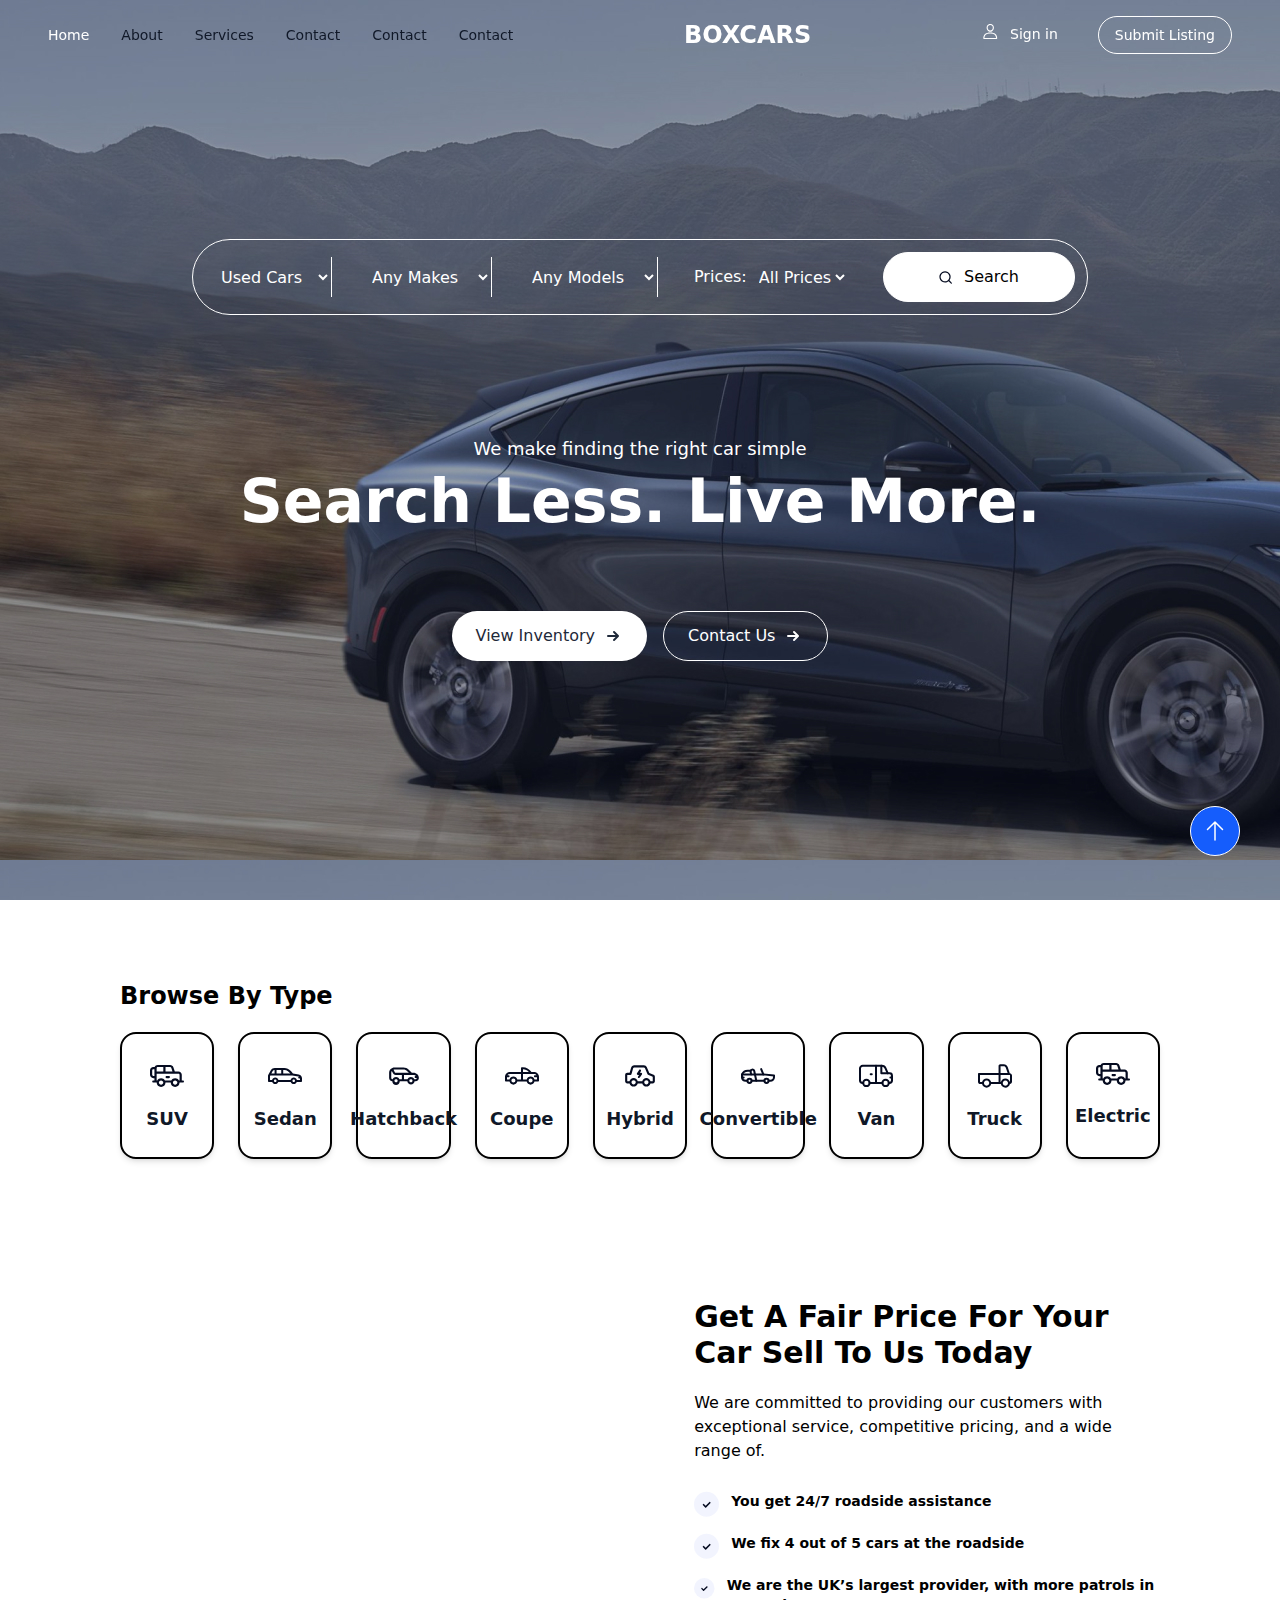
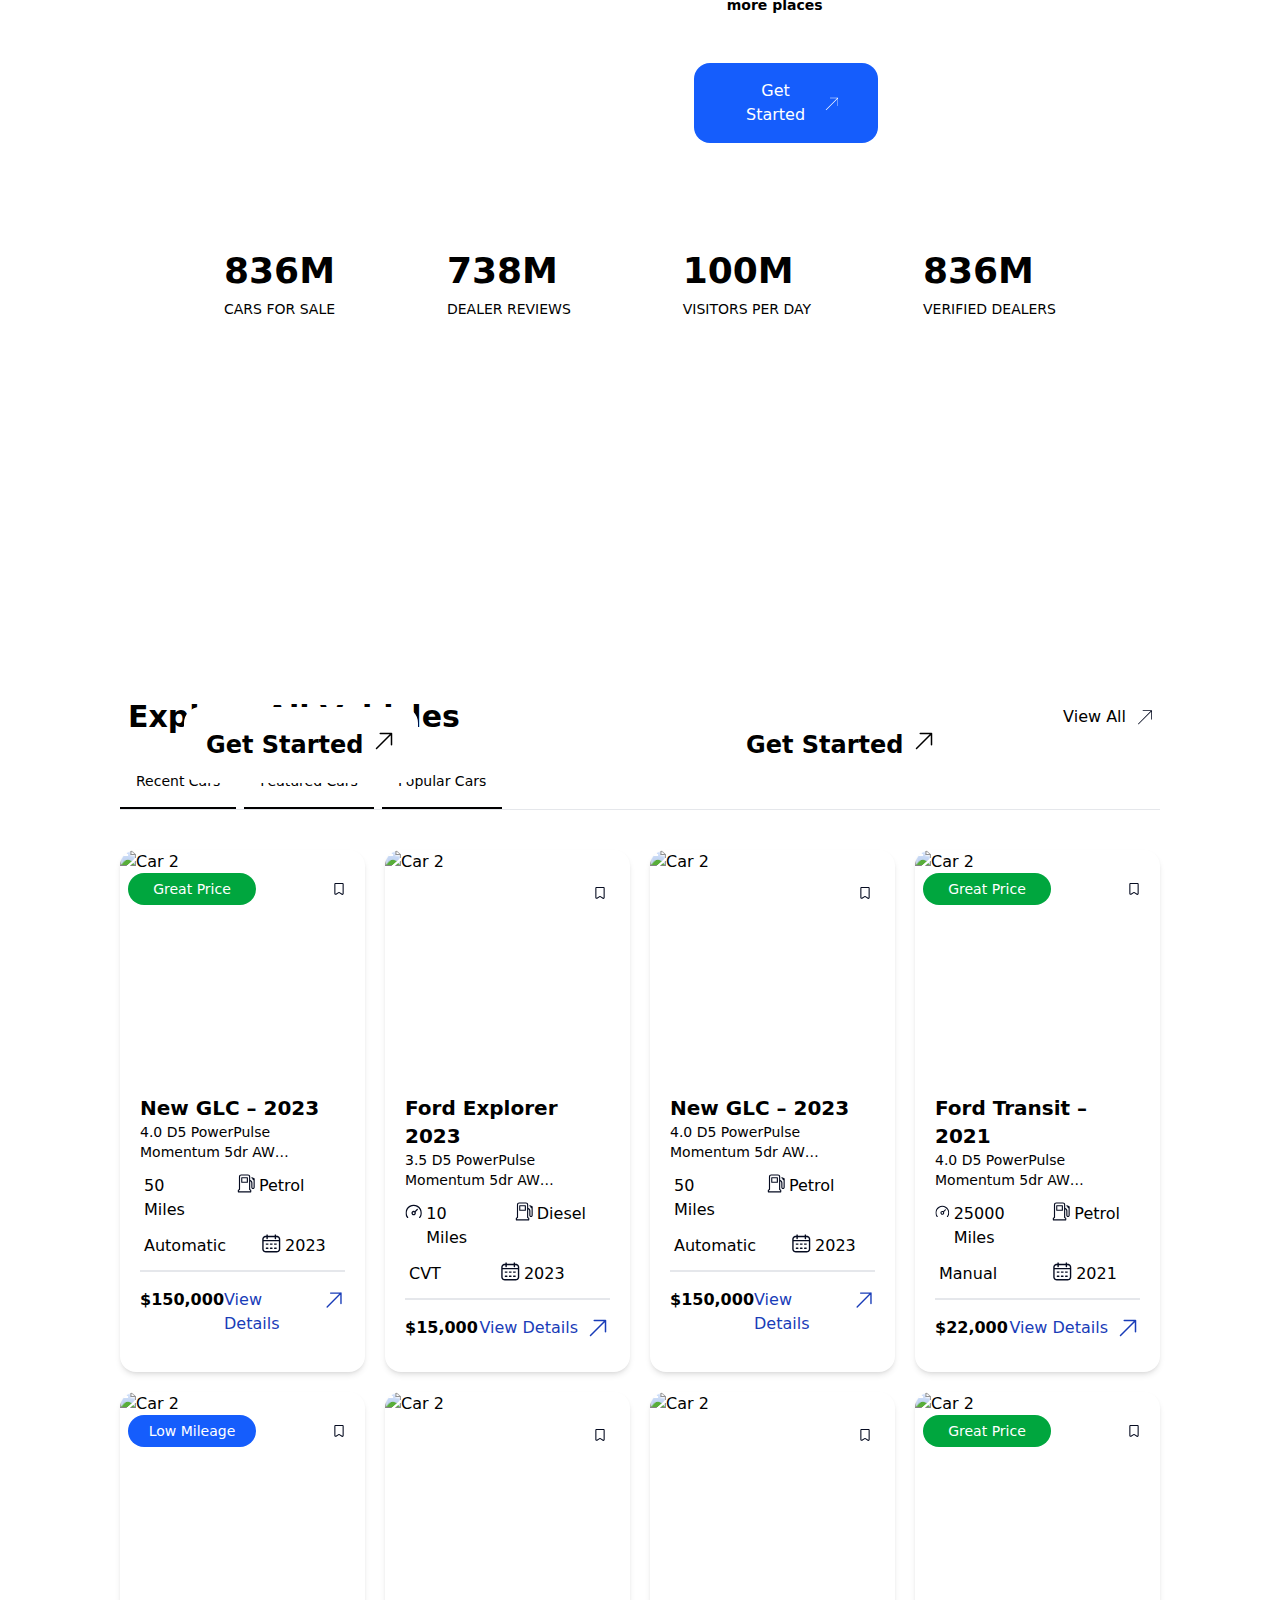
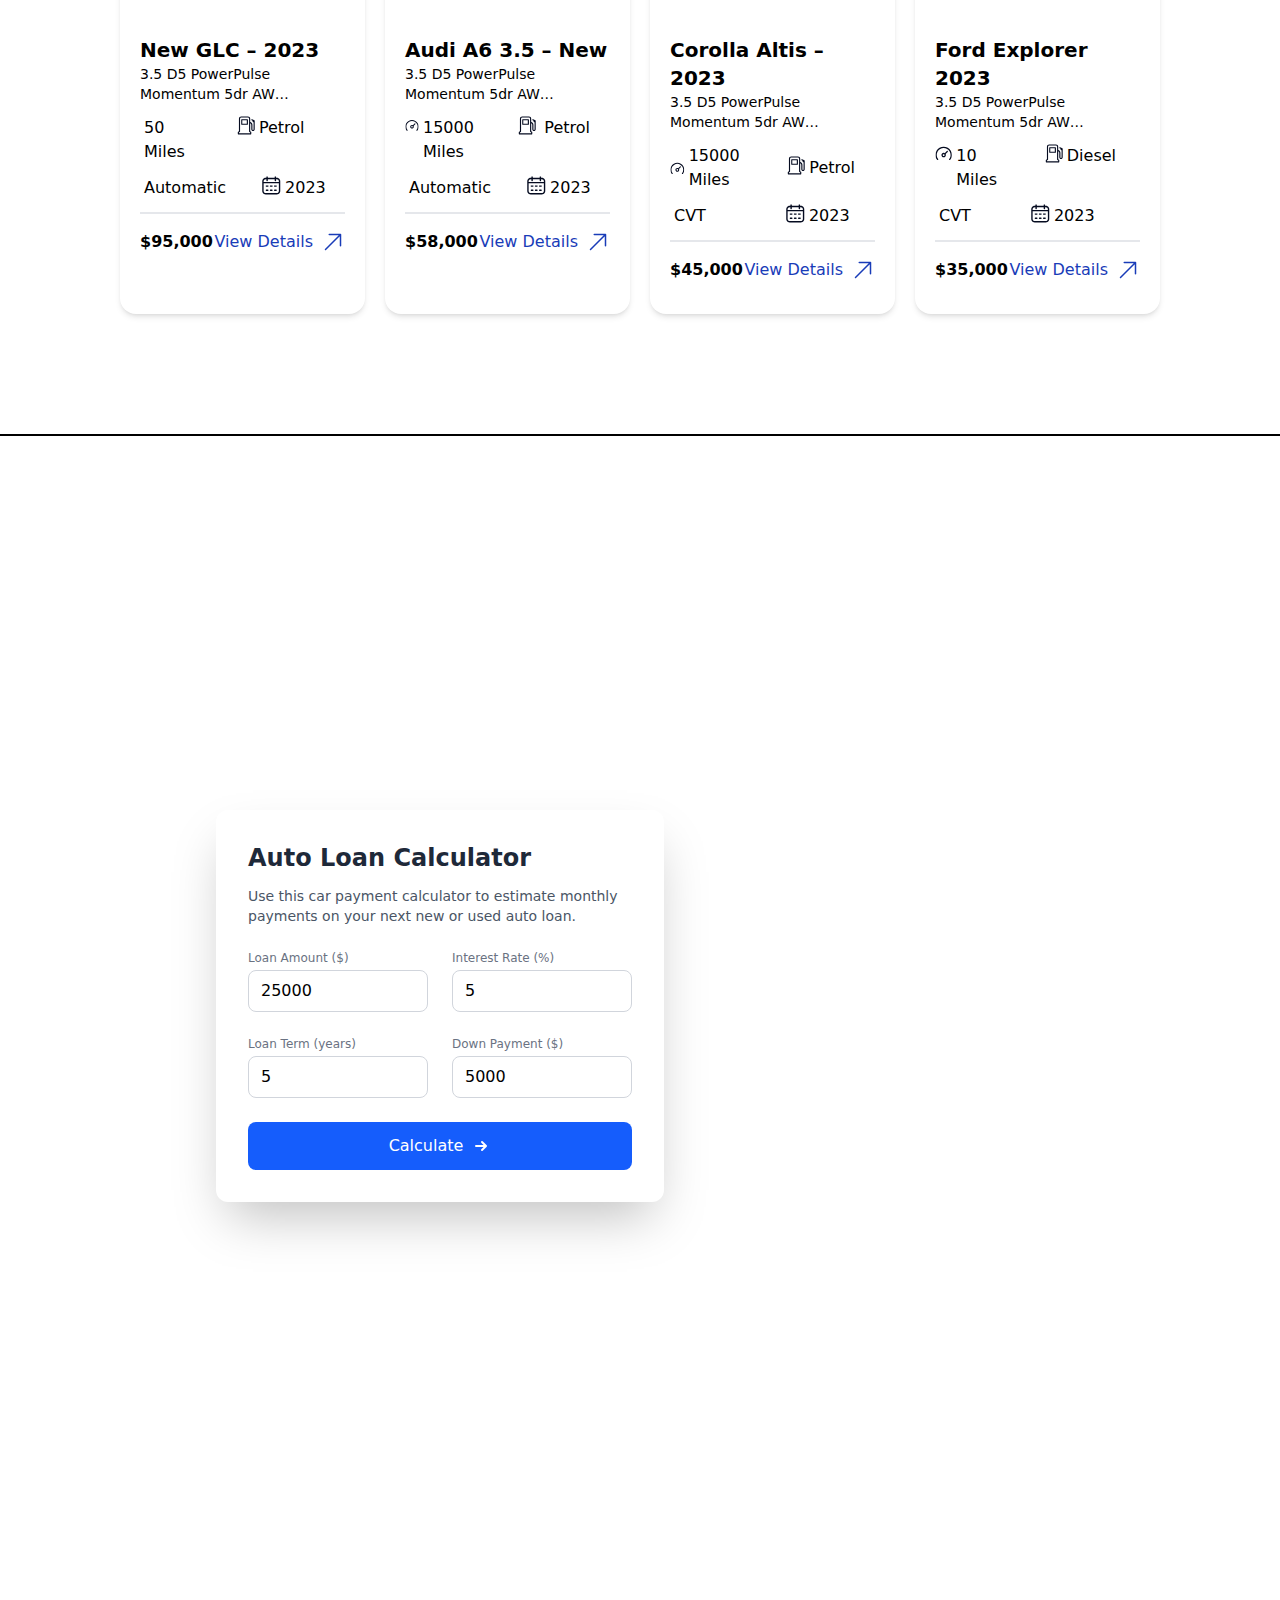
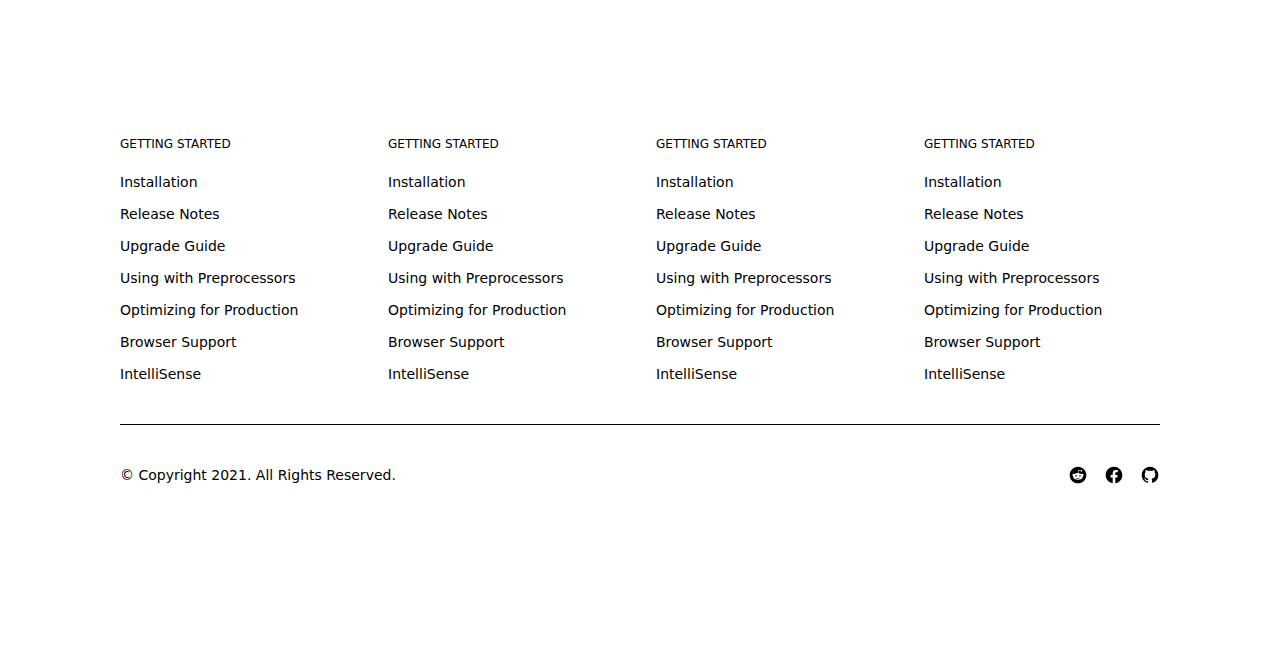
==== commit e94c7017: "Finished" ====
--- a/index2.html
+++ b/index2.html
@@ -433,6 +433,16 @@
                         </svg>
                         <p>We are the UK’s largest provider, with more patrols in more places</p>
                     </div>
+                    <div class="py-10">
+                        <a class="bg-blue-600 text-center rounded-2xl px-10 py-4 flex items-center gap-2 text-white w-46">
+                            Get Started
+                            <svg width="15" height="15" viewBox="0 0 15 15" fill="none" xmlns="http://www.w3.org/2000/svg">
+                                <path
+                                    d="M14.5506 0.945007H5.99503C5.78007 0.945007 5.60613 1.11895 5.60613 1.33391C5.60613 1.54887 5.78007 1.72281 5.99503 1.72281H13.6118L1.05339 14.2812C0.901473 14.4331 0.901473 14.6792 1.05339 14.8311C1.12934 14.907 1.22887 14.945 1.32836 14.945C1.42786 14.945 1.52735 14.907 1.60333 14.8311L14.1617 2.27271V9.88948C14.1617 10.1044 14.3356 10.2784 14.5506 10.2784C14.7656 10.2784 14.9395 10.1044 14.9395 9.88948V1.33391C14.9395 1.11895 14.7655 0.945007 14.5506 0.945007Z"
+                                    fill="white" />
+                            </svg>
+                        </a>
+                    </div>
                 </div>
 
 
